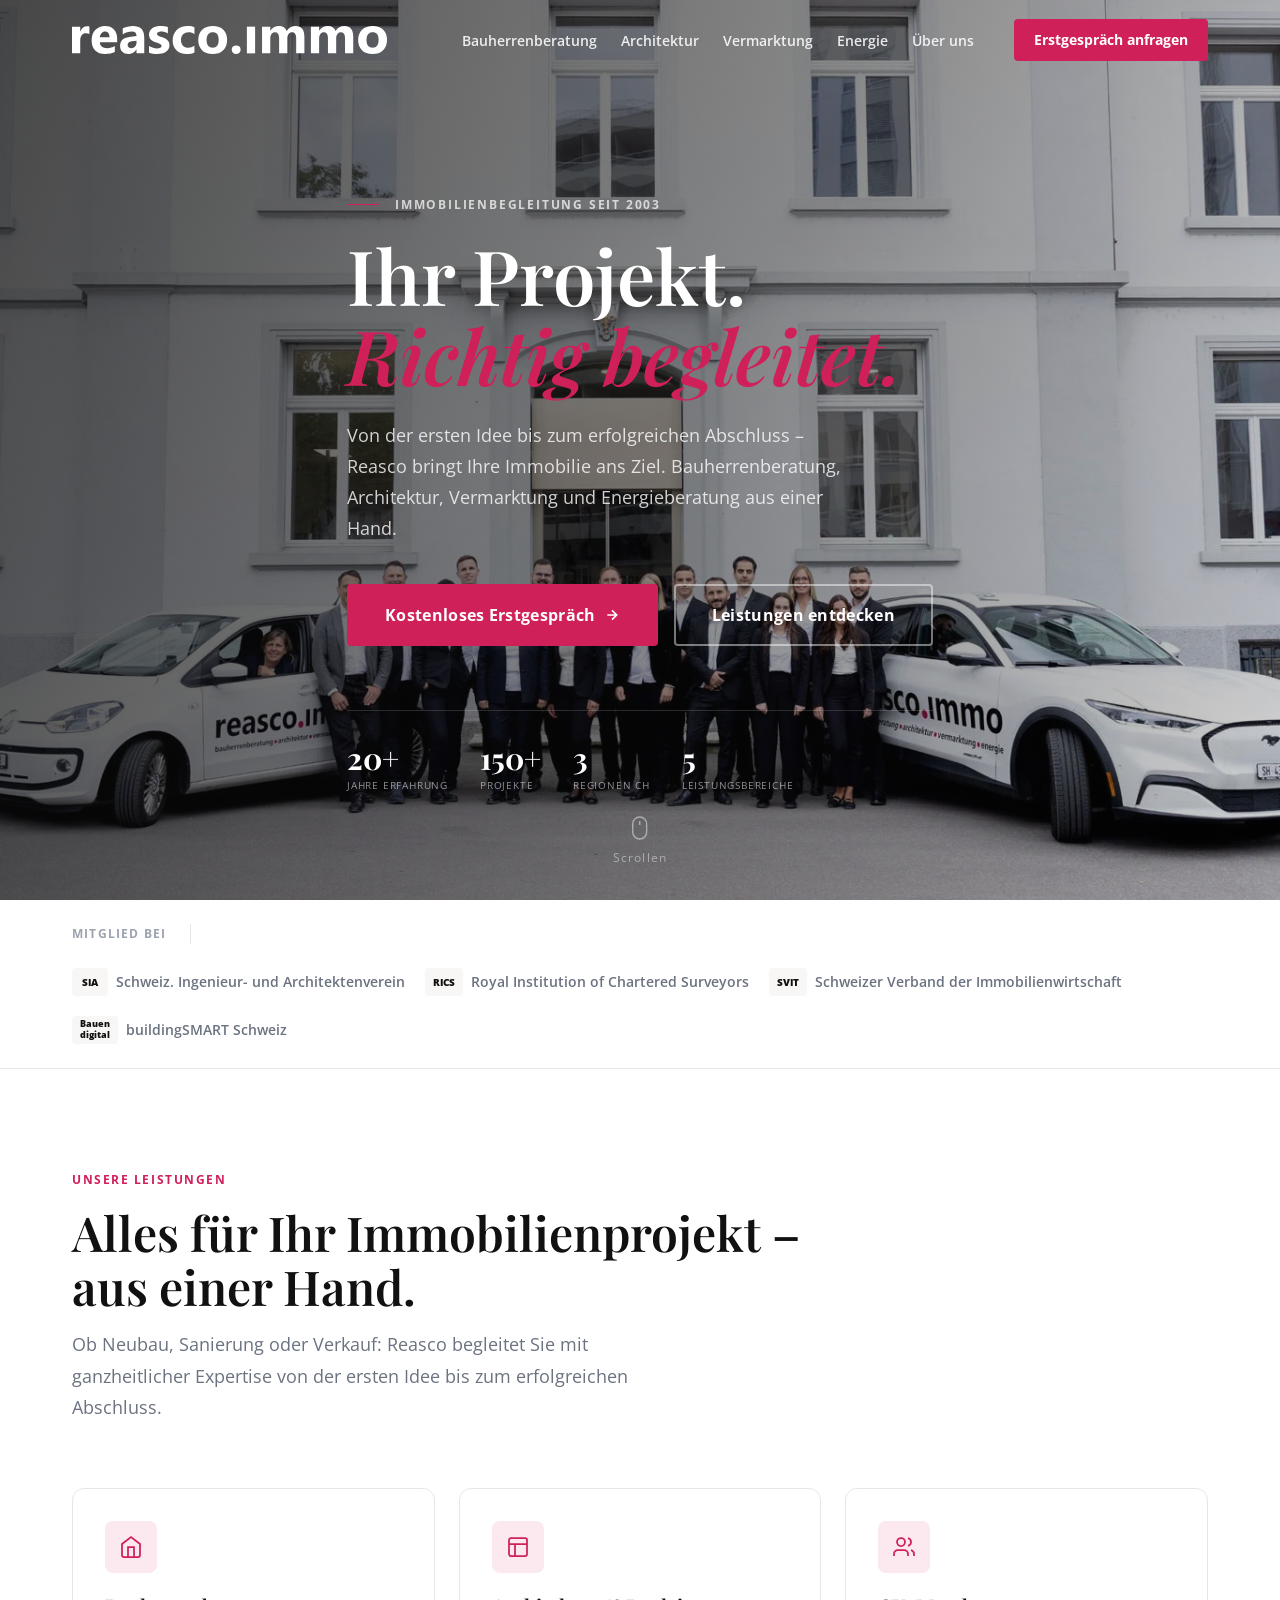
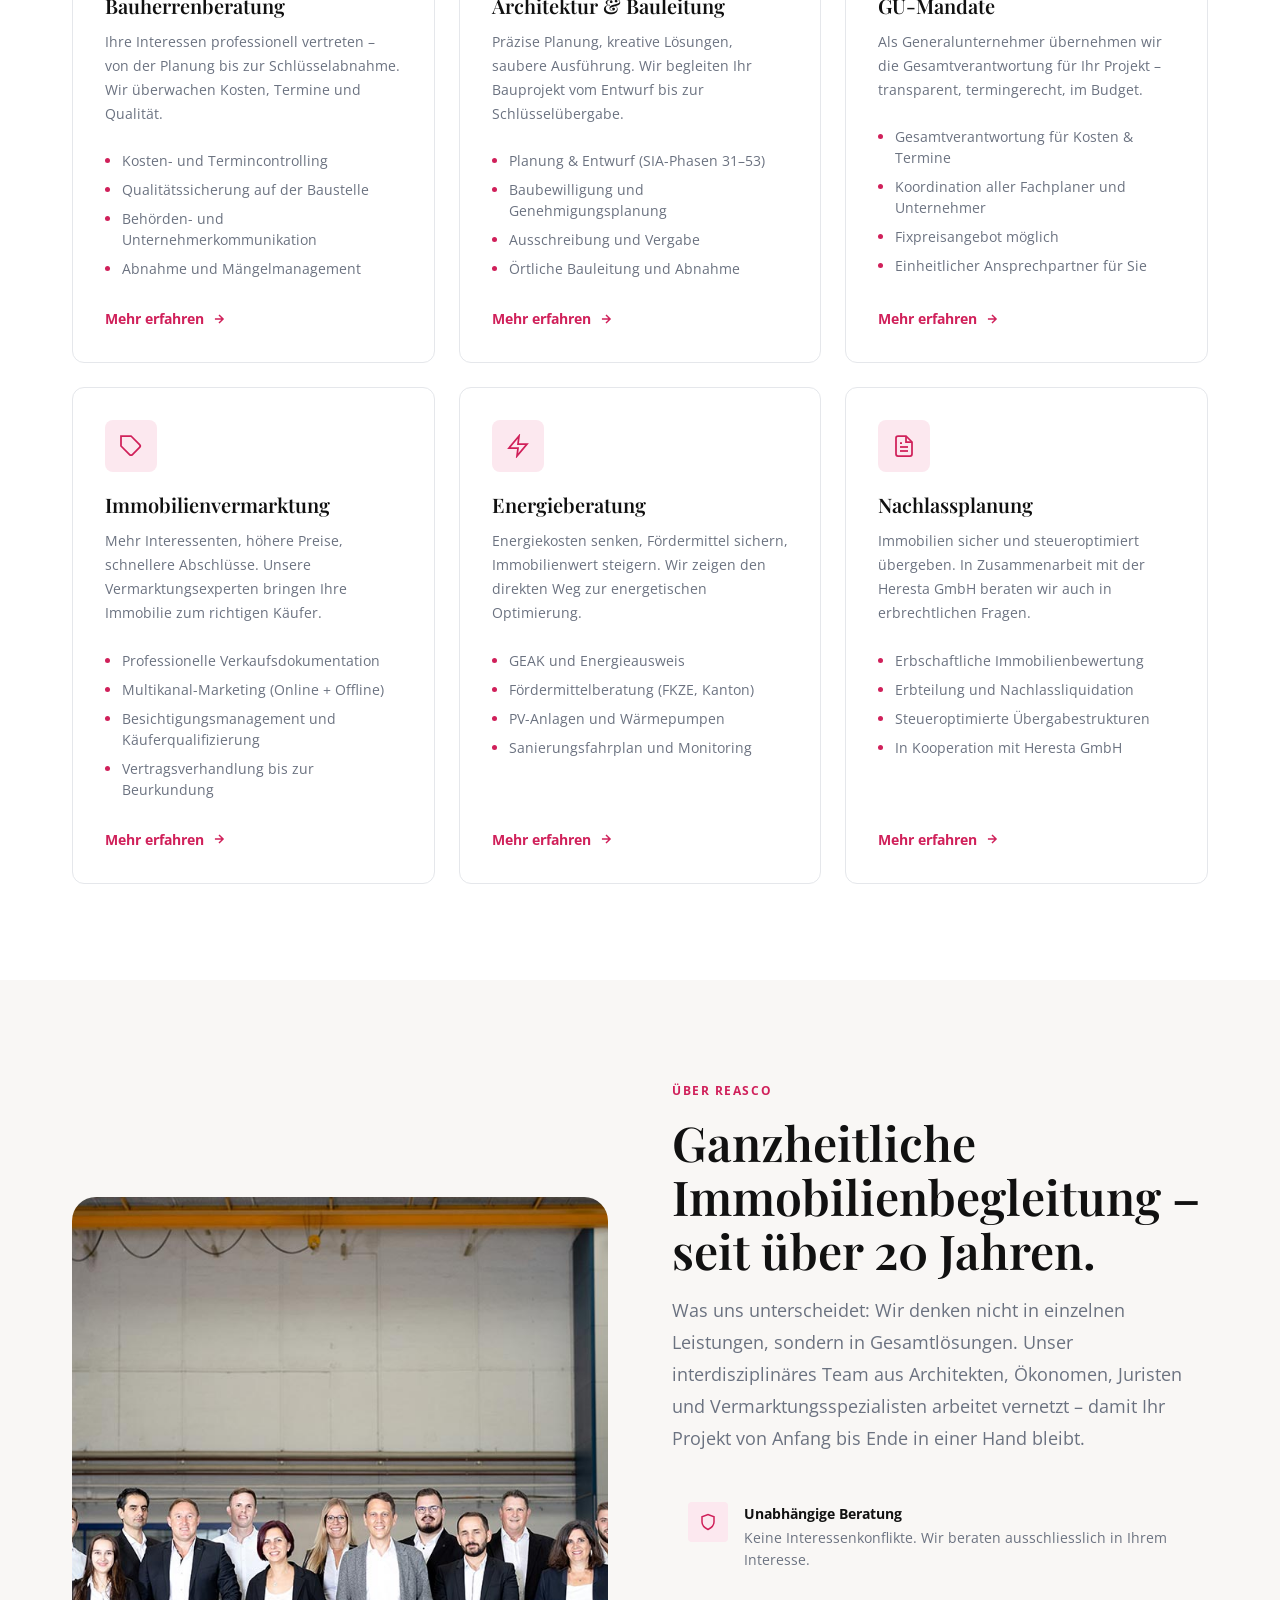
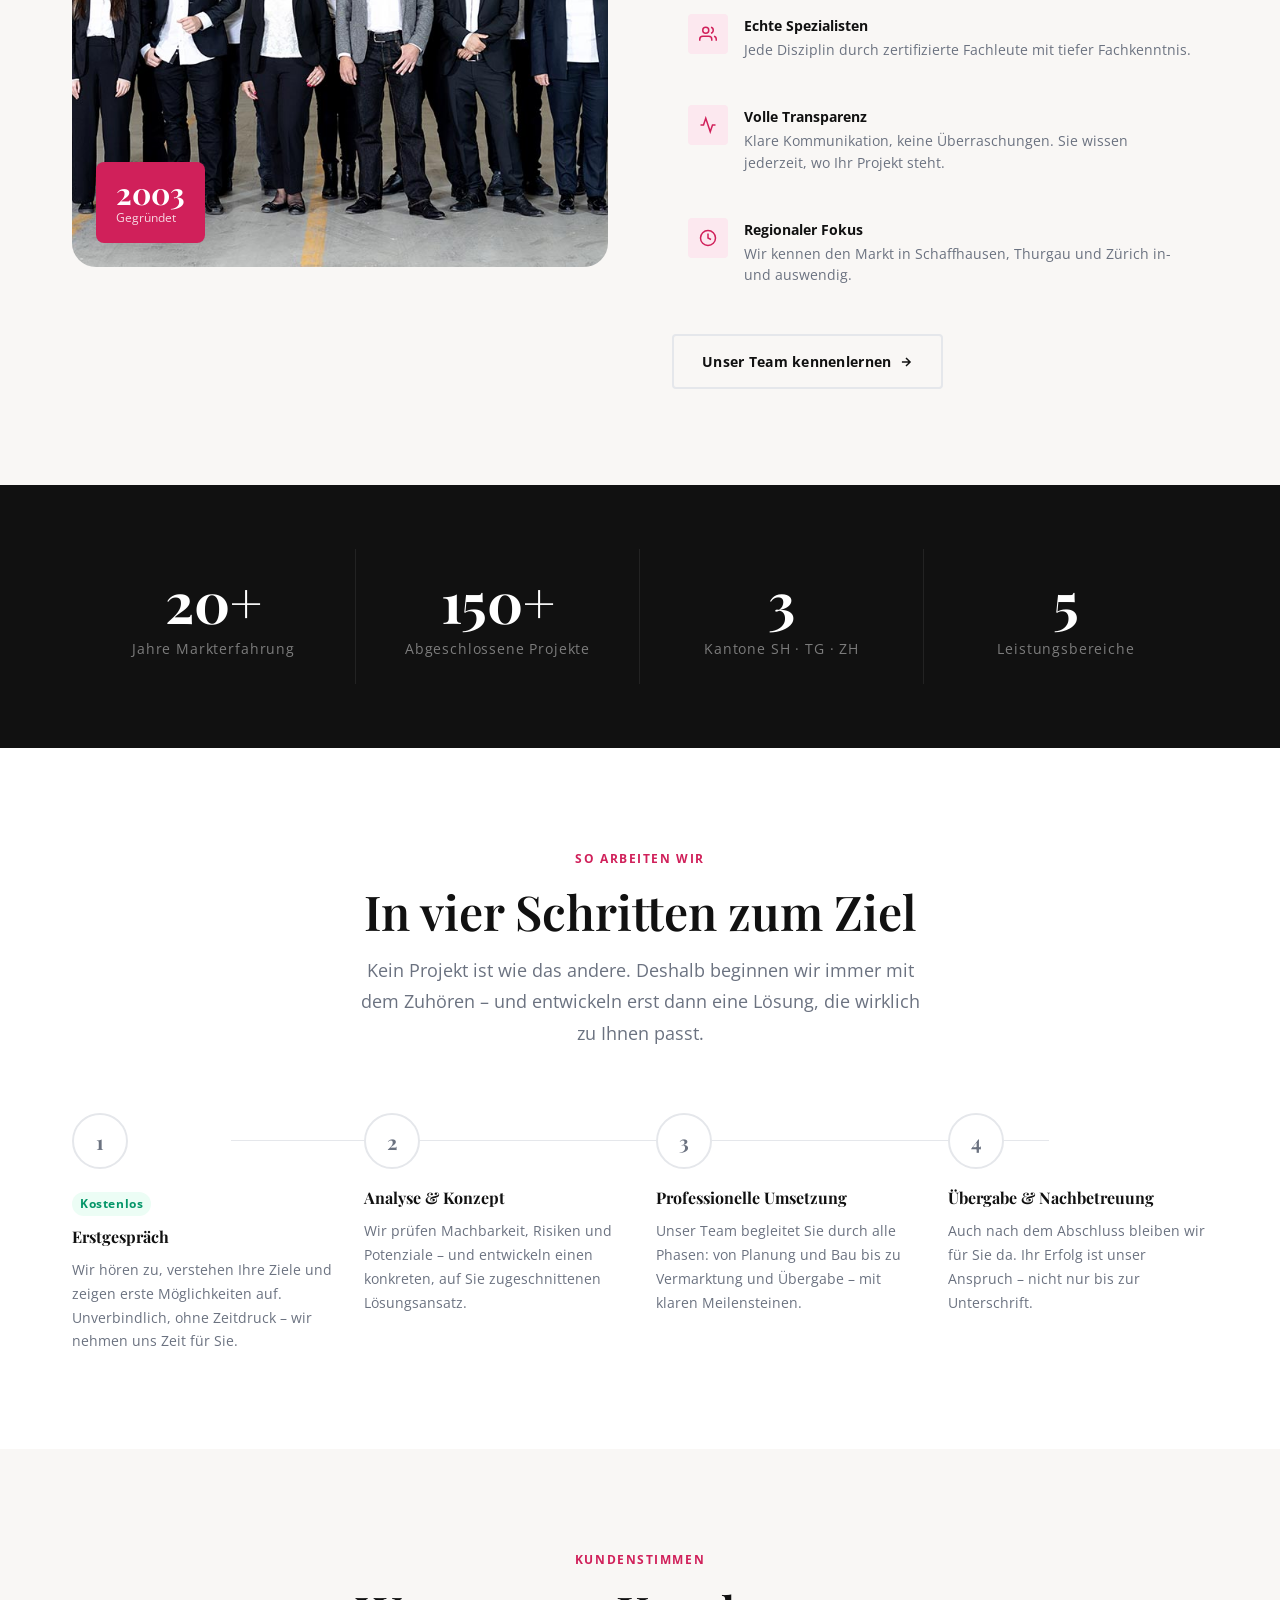
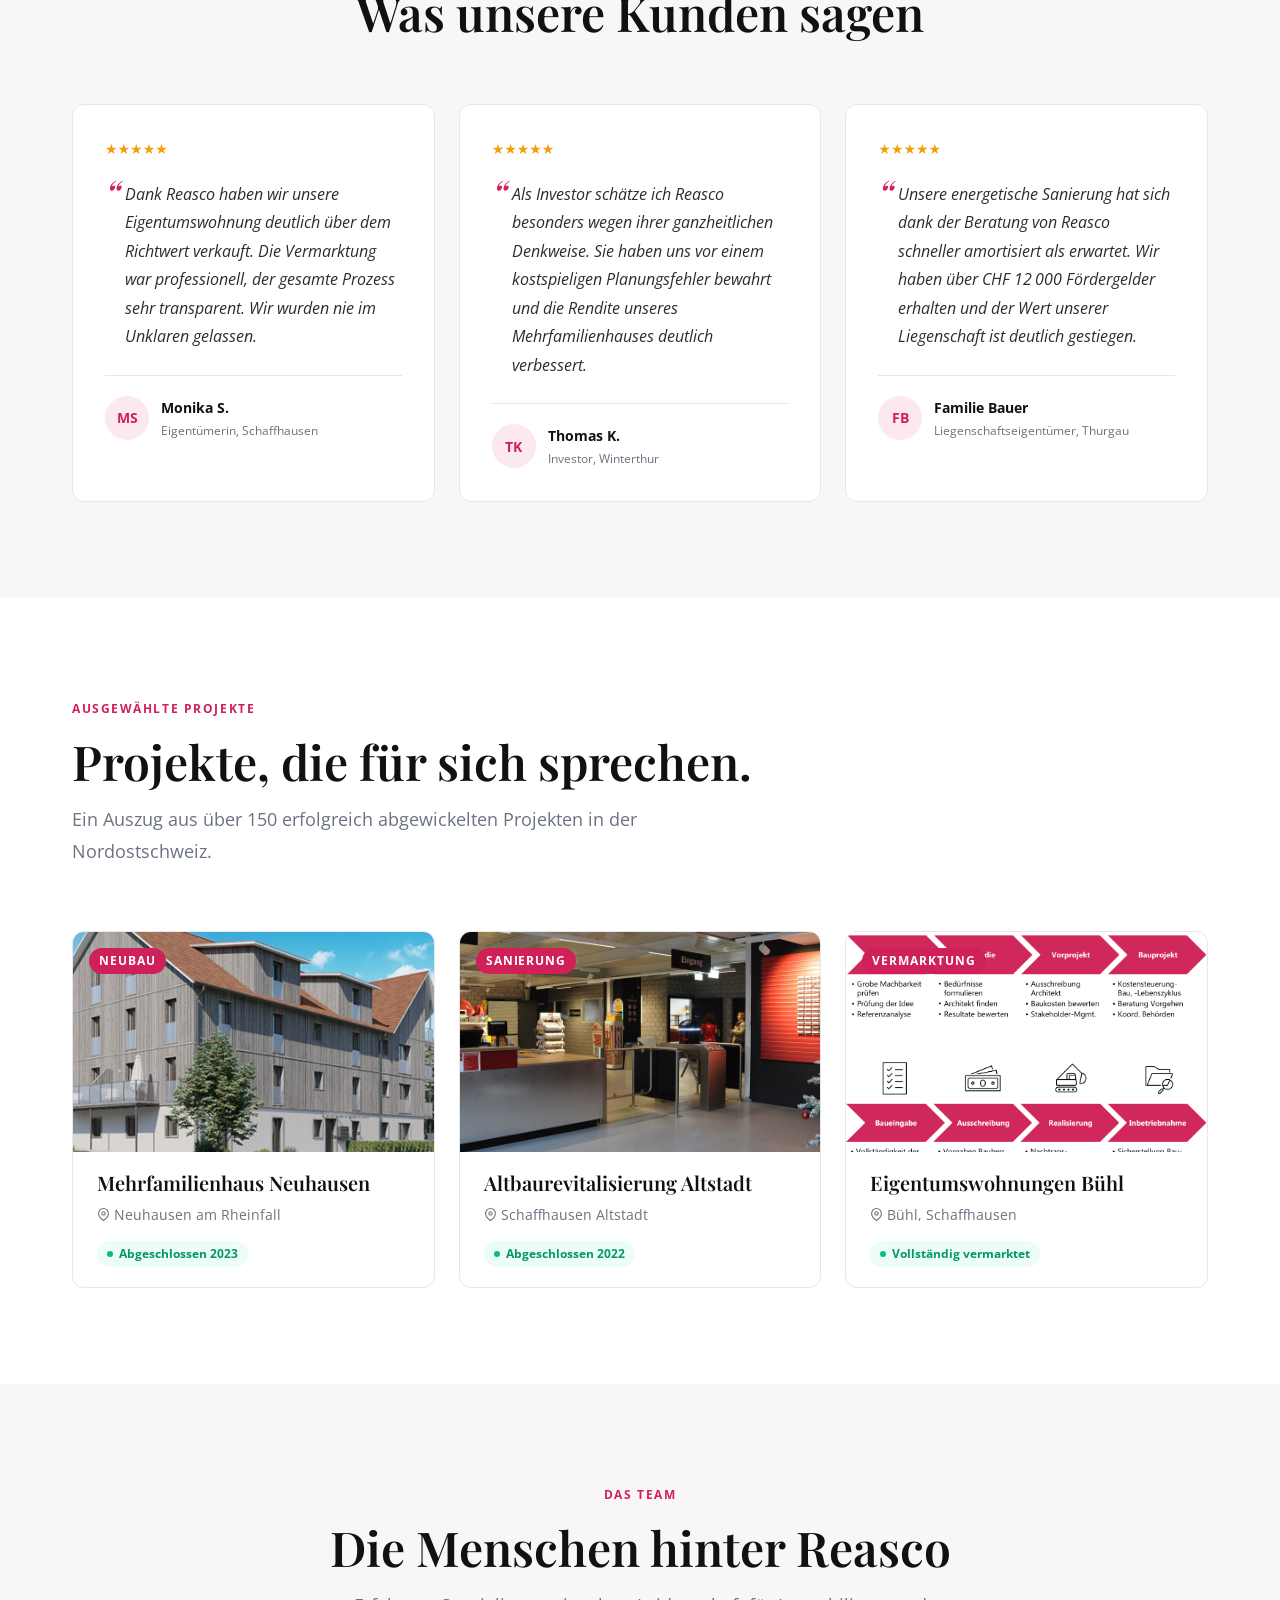
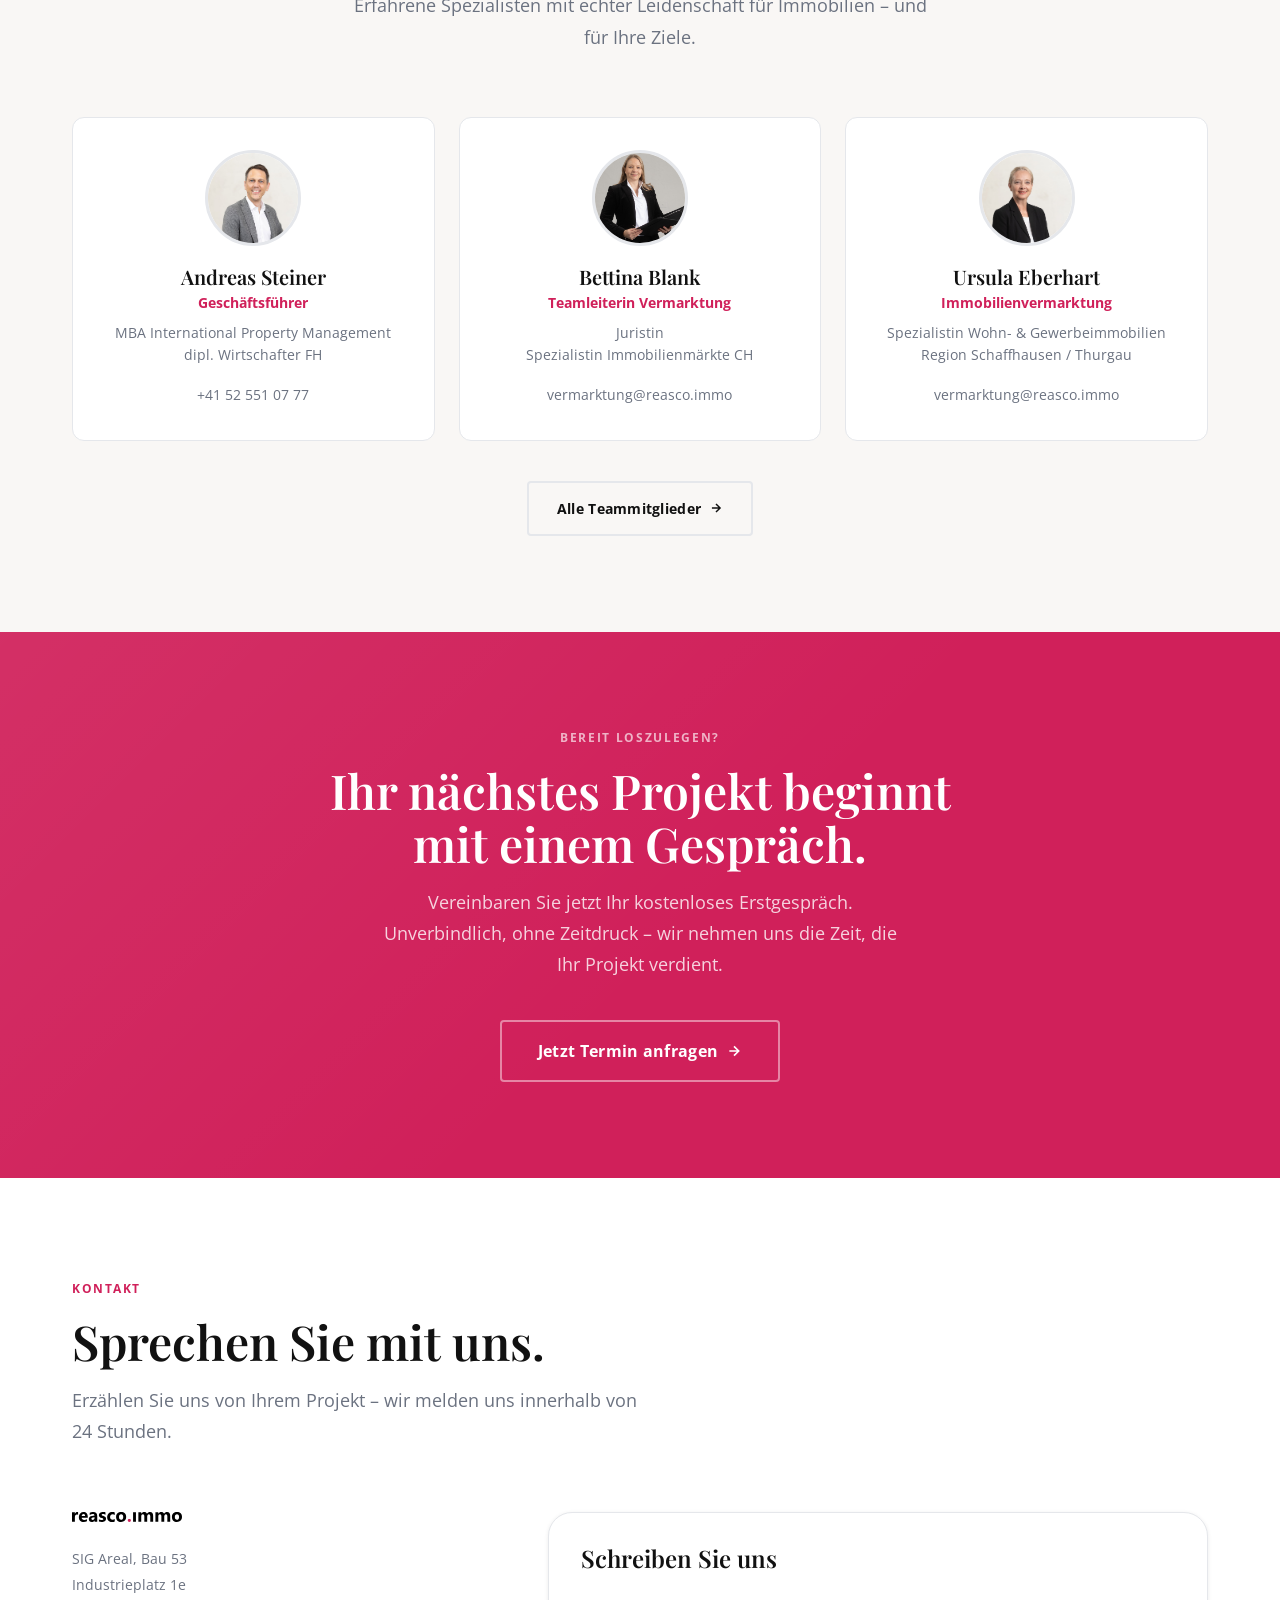
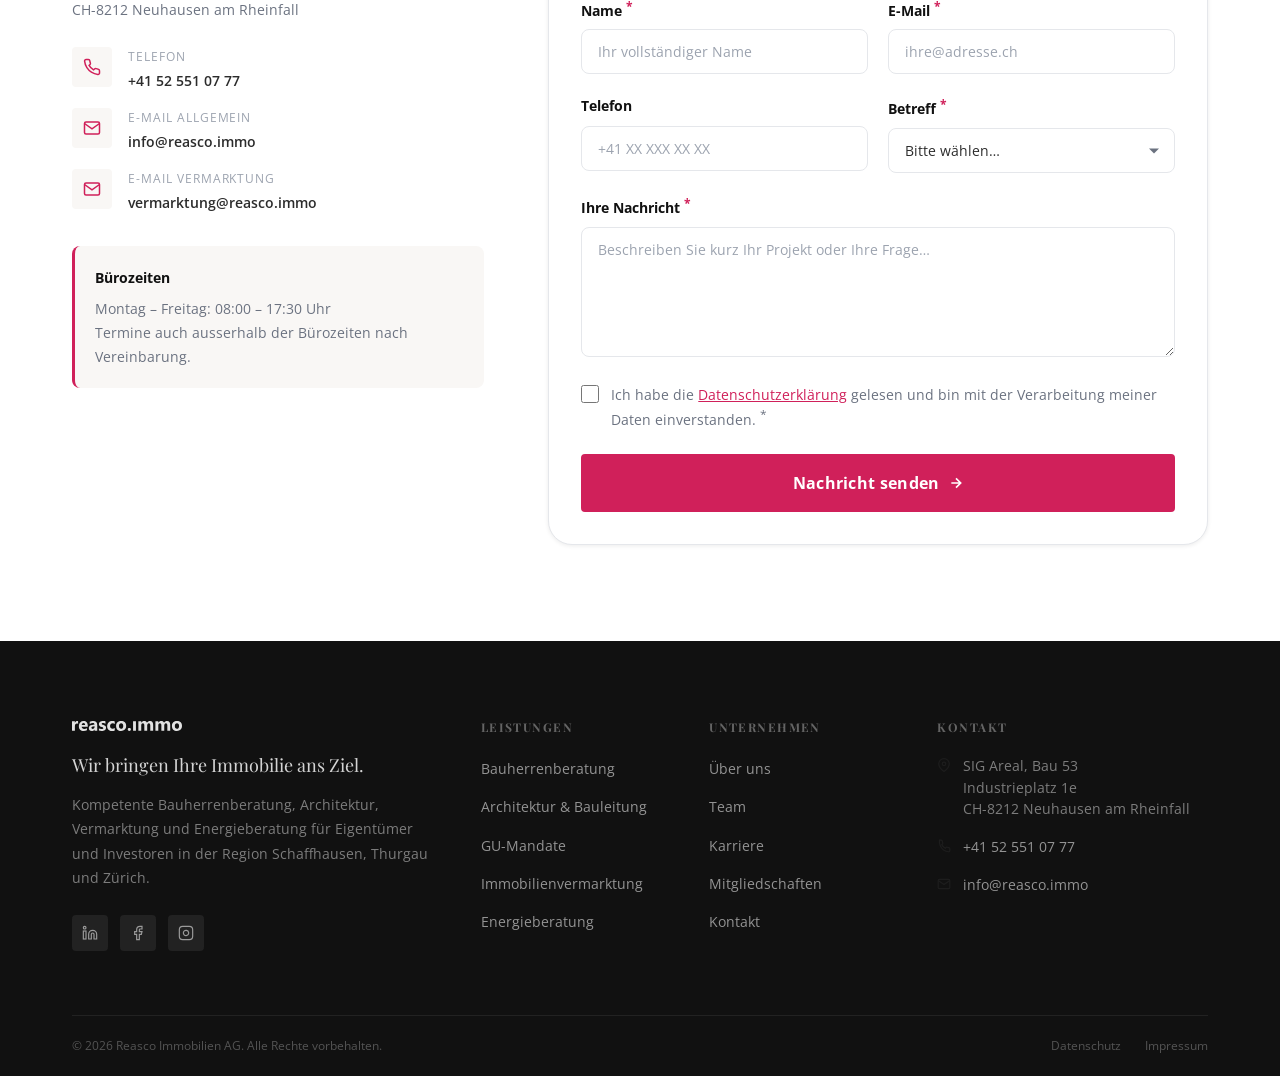
==== index.html @ f334bc17 "feat: initial website build – reasco.immo static site Complete production-ready static website for R" ====
<!DOCTYPE html>
<html lang="de">
<head>
  <meta charset="UTF-8">
  <meta name="viewport" content="width=device-width, initial-scale=1.0">
  <title>Reasco Immobilien AG – Bauherrenberatung, Architektur &amp; Vermarktung in der Nordostschweiz</title>
  <meta name="description" content="Reasco begleitet Eigentümer und Investoren in der Region Schaffhausen, Thurgau und Zürich – von der Bauherrenberatung über Architektur bis zur Immobilienvermarktung. Seit 2003.">
  <meta name="robots" content="index, follow">
  <link rel="canonical" href="https://reasco.immo/">

  <!-- Open Graph -->
  <meta property="og:type"        content="website">
  <meta property="og:url"         content="https://reasco.immo/">
  <meta property="og:title"       content="Reasco Immobilien AG – Ihr Partner in der Nordostschweiz">
  <meta property="og:description" content="Ganzheitliche Immobilienbegleitung: Bauherrenberatung, Architektur, Vermarktung und Energieberatung aus einer Hand.">
  <meta property="og:image"       content="assets/images/hero-home.webp">

  <!-- Schema.org -->
  <script type="application/ld+json">
  {
    "@context": "https://schema.org",
    "@type": "RealEstateAgent",
    "name": "Reasco Immobilien AG",
    "url": "https://reasco.immo",
    "logo": "https://reasco.immo/assets/images/logo.svg",
    "description": "Ganzheitliche Immobilienbegleitung in der Nordostschweiz seit 2003.",
    "address": {
      "@type": "PostalAddress",
      "streetAddress": "SIG Areal, Bau 53, Industrieplatz 1e",
      "addressLocality": "Neuhausen am Rheinfall",
      "postalCode": "8212",
      "addressCountry": "CH"
    },
    "telephone": "+41525510777",
    "email": "info@reasco.immo",
    "areaServed": ["Schaffhausen", "Thurgau", "Zürich"],
    "foundingDate": "2003"
  }
  </script>

  <link rel="preconnect" href="https://fonts.googleapis.com">
  <link rel="preconnect" href="https://fonts.gstatic.com" crossorigin>
  <link rel="stylesheet" href="assets/css/style.css">
  <link rel="icon" href="assets/images/logo.svg" type="image/svg+xml">
</head>
<body>

<!-- ═══════════════════════════════════════════════════
     NAVIGATION
═══════════════════════════════════════════════════ -->
<header class="site-header" role="banner">
  <nav class="nav container" aria-label="Hauptnavigation">
    <a href="./" class="nav__logo" aria-label="Reasco – Startseite">
      <img src="assets/images/logo.svg" alt="Reasco Immobilien AG" width="140" height="26">
    </a>
    <ul class="nav__links" role="list">
      <li><a href="bauherrenberatung/" class="nav__link">Bauherrenberatung</a></li>
      <li><a href="architektur-bauleitung/" class="nav__link">Architektur</a></li>
      <li><a href="immobilienvermarktung/" class="nav__link">Vermarktung</a></li>
      <li><a href="energieberatung/" class="nav__link">Energie</a></li>
      <li><a href="ueber-uns/" class="nav__link">Über uns</a></li>
    </ul>
    <a href="#kontakt" class="nav__cta">Erstgespräch anfragen</a>
    <button class="nav__hamburger" aria-label="Menü öffnen" aria-expanded="false" aria-controls="mobile-drawer">
      <span></span><span></span><span></span>
    </button>
  </nav>
</header>

<!-- Mobile Drawer -->
<div class="mobile-drawer" id="mobile-drawer" role="dialog" aria-modal="true" aria-label="Navigation">
  <div class="mobile-drawer__overlay"></div>
  <div class="mobile-drawer__panel">
    <div class="mobile-drawer__header">
      <img src="assets/images/logo.svg" alt="Reasco" height="22">
      <button class="mobile-drawer__close" aria-label="Menü schließen">
        <svg width="20" height="20" viewBox="0 0 24 24" fill="none" stroke="currentColor" stroke-width="2"><path d="M18 6L6 18M6 6l12 12"/></svg>
      </button>
    </div>
    <ul class="mobile-drawer__links">
      <li><a href="./" class="mobile-drawer__link is-active">Startseite</a></li>
      <li><a href="bauherrenberatung/" class="mobile-drawer__link">Bauherrenberatung</a></li>
      <li><a href="architektur-bauleitung/" class="mobile-drawer__link">Architektur &amp; Bauleitung</a></li>
      <li><a href="generalunternehmer-mandate/" class="mobile-drawer__link">GU-Mandate</a></li>
      <li><a href="immobilienvermarktung/" class="mobile-drawer__link">Immobilienvermarktung</a></li>
      <li><a href="energieberatung/" class="mobile-drawer__link">Energieberatung</a></li>
      <li><a href="ueber-uns/" class="mobile-drawer__link">Über uns</a></li>
      <li><a href="kontakt/" class="mobile-drawer__link">Kontakt</a></li>
    </ul>
    <div class="mobile-drawer__footer">
      <p>Sprechen Sie mit uns:</p>
      <a href="tel:+41525510777">+41 52 551 07 77</a>
    </div>
  </div>
</div>

<main id="main">

<!-- ═══════════════════════════════════════════════════
     HERO
═══════════════════════════════════════════════════ -->
<section class="hero" aria-label="Willkommen bei Reasco">
  <div class="hero__bg" aria-hidden="true">
    <img src="assets/images/hero-home.webp"
         alt="Immobilien in Neuhausen am Rheinfall"
         fetchpriority="high" decoding="async"
         width="1920" height="1080">
  </div>
  <div class="hero__overlay" aria-hidden="true"></div>

  <div class="container">
    <div class="hero__content">
      <p class="hero__eyebrow">Immobilienbegleitung seit 2003</p>
      <h1 class="hero__h1">
        Ihr Projekt.<br>
        <em>Richtig begleitet.</em>
      </h1>
      <p class="hero__desc">
        Von der ersten Idee bis zum erfolgreichen Abschluss – Reasco bringt Ihre Immobilie ans Ziel.
        Bauherrenberatung, Architektur, Vermarktung und Energieberatung aus einer Hand.
      </p>
      <div class="hero__ctas btn-group">
        <a href="#kontakt" class="btn btn--primary btn--lg">
          Kostenloses Erstgespräch
          <svg width="16" height="16" viewBox="0 0 24 24" fill="none" stroke="currentColor" stroke-width="2.5"><path d="M5 12h14M12 5l7 7-7 7"/></svg>
        </a>
        <a href="#leistungen" class="btn btn--outline-white btn--lg">Leistungen entdecken</a>
      </div>
      <div class="hero__stats" role="list" aria-label="Kennzahlen">
        <div role="listitem">
          <div class="hero-stat__num">20+</div>
          <div class="hero-stat__label">Jahre Erfahrung</div>
        </div>
        <div role="listitem">
          <div class="hero-stat__num">150+</div>
          <div class="hero-stat__label">Projekte</div>
        </div>
        <div role="listitem">
          <div class="hero-stat__num">3</div>
          <div class="hero-stat__label">Regionen CH</div>
        </div>
        <div role="listitem">
          <div class="hero-stat__num">5</div>
          <div class="hero-stat__label">Leistungsbereiche</div>
        </div>
      </div>
    </div>
  </div>

  <div class="hero__scroll" aria-hidden="true">
    <svg width="16" height="24" viewBox="0 0 16 24" fill="none" stroke="currentColor" stroke-width="1.5"><rect x="1" y="1" width="14" height="22" rx="7"/><path d="M8 5v4"/></svg>
    <span>Scrollen</span>
  </div>
</section>

<!-- ═══════════════════════════════════════════════════
     TRUST STRIP
═══════════════════════════════════════════════════ -->
<div class="trust-strip" aria-label="Mitgliedschaften und Zertifizierungen">
  <div class="container">
    <div class="trust-strip__inner">
      <span class="trust-strip__label">Mitglied bei</span>
      <div class="trust-strip__sep" aria-hidden="true"></div>
      <div class="trust-strip__badges">
        <span class="trust-badge">
          <span class="trust-badge__icon" aria-hidden="true">SIA</span>
          Schweiz. Ingenieur- und Architektenverein
        </span>
        <span class="trust-badge">
          <span class="trust-badge__icon" aria-hidden="true">RICS</span>
          Royal Institution of Chartered Surveyors
        </span>
        <span class="trust-badge">
          <span class="trust-badge__icon" aria-hidden="true">SVIT</span>
          Schweizer Verband der Immobilienwirtschaft
        </span>
        <span class="trust-badge">
          <span class="trust-badge__icon" style="font-size:9px;line-height:1.2;text-align:center;" aria-hidden="true">Bauen<br>digital</span>
          buildingSMART Schweiz
        </span>
      </div>
    </div>
  </div>
</div>

<!-- ═══════════════════════════════════════════════════
     SERVICES
═══════════════════════════════════════════════════ -->
<section class="section" id="leistungen" aria-labelledby="leistungen-heading">
  <div class="container">
    <div class="section-header">
      <span class="label">Unsere Leistungen</span>
      <h2 class="section-heading reveal" id="leistungen-heading">
        Alles für Ihr Immobilienprojekt –<br>aus einer Hand.
      </h2>
      <p class="section-sub reveal reveal-delay-1">
        Ob Neubau, Sanierung oder Verkauf: Reasco begleitet Sie mit ganzheitlicher Expertise
        von der ersten Idee bis zum erfolgreichen Abschluss.
      </p>
    </div>

    <div class="services-grid">
      <!-- Bauherrenberatung -->
      <article class="service-card reveal">
        <div class="service-card__icon" aria-hidden="true">
          <svg width="24" height="24" viewBox="0 0 24 24" fill="none" stroke="currentColor" stroke-width="1.75"><path d="M3 9l9-7 9 7v11a2 2 0 01-2 2H5a2 2 0 01-2-2z"/><polyline points="9 22 9 12 15 12 15 22"/></svg>
        </div>
        <h3 class="service-card__title">Bauherrenberatung</h3>
        <p class="service-card__desc">Ihre Interessen professionell vertreten – von der Planung bis zur Schlüsselabnahme. Wir überwachen Kosten, Termine und Qualität.</p>
        <ul class="service-card__bullets">
          <li class="service-card__bullet">Kosten- und Termincontrolling</li>
          <li class="service-card__bullet">Qualitätssicherung auf der Baustelle</li>
          <li class="service-card__bullet">Behörden- und Unternehmerkommunikation</li>
          <li class="service-card__bullet">Abnahme und Mängelmanagement</li>
        </ul>
        <a href="bauherrenberatung/" class="link-arrow">
          Mehr erfahren
          <svg width="14" height="14" viewBox="0 0 24 24" fill="none" stroke="currentColor" stroke-width="2.5"><path d="M5 12h14M12 5l7 7-7 7"/></svg>
        </a>
      </article>

      <!-- Architektur -->
      <article class="service-card reveal reveal-delay-1">
        <div class="service-card__icon" aria-hidden="true">
          <svg width="24" height="24" viewBox="0 0 24 24" fill="none" stroke="currentColor" stroke-width="1.75"><rect x="3" y="3" width="18" height="18" rx="2"/><path d="M3 9h18M9 21V9"/></svg>
        </div>
        <h3 class="service-card__title">Architektur &amp; Bauleitung</h3>
        <p class="service-card__desc">Präzise Planung, kreative Lösungen, saubere Ausführung. Wir begleiten Ihr Bauprojekt vom Entwurf bis zur Schlüsselübergabe.</p>
        <ul class="service-card__bullets">
          <li class="service-card__bullet">Planung &amp; Entwurf (SIA-Phasen 31–53)</li>
          <li class="service-card__bullet">Baubewilligung und Genehmigungsplanung</li>
          <li class="service-card__bullet">Ausschreibung und Vergabe</li>
          <li class="service-card__bullet">Örtliche Bauleitung und Abnahme</li>
        </ul>
        <a href="architektur-bauleitung/" class="link-arrow">
          Mehr erfahren
          <svg width="14" height="14" viewBox="0 0 24 24" fill="none" stroke="currentColor" stroke-width="2.5"><path d="M5 12h14M12 5l7 7-7 7"/></svg>
        </a>
      </article>

      <!-- GU-Mandate -->
      <article class="service-card reveal reveal-delay-2">
        <div class="service-card__icon" aria-hidden="true">
          <svg width="24" height="24" viewBox="0 0 24 24" fill="none" stroke="currentColor" stroke-width="1.75"><path d="M16 21v-2a4 4 0 00-4-4H6a4 4 0 00-4 4v2"/><circle cx="9" cy="7" r="4"/><path d="M22 21v-2a4 4 0 00-3-3.87M16 3.13a4 4 0 010 7.75"/></svg>
        </div>
        <h3 class="service-card__title">GU-Mandate</h3>
        <p class="service-card__desc">Als Generalunternehmer übernehmen wir die Gesamtverantwortung für Ihr Projekt – transparent, termingerecht, im Budget.</p>
        <ul class="service-card__bullets">
          <li class="service-card__bullet">Gesamtverantwortung für Kosten &amp; Termine</li>
          <li class="service-card__bullet">Koordination aller Fachplaner und Unternehmer</li>
          <li class="service-card__bullet">Fixpreisangebot möglich</li>
          <li class="service-card__bullet">Einheitlicher Ansprechpartner für Sie</li>
        </ul>
        <a href="generalunternehmer-mandate/" class="link-arrow">
          Mehr erfahren
          <svg width="14" height="14" viewBox="0 0 24 24" fill="none" stroke="currentColor" stroke-width="2.5"><path d="M5 12h14M12 5l7 7-7 7"/></svg>
        </a>
      </article>

      <!-- Vermarktung -->
      <article class="service-card reveal">
        <div class="service-card__icon" aria-hidden="true">
          <svg width="24" height="24" viewBox="0 0 24 24" fill="none" stroke="currentColor" stroke-width="1.75"><path d="M20.59 13.41l-7.17 7.17a2 2 0 01-2.83 0L2 12V2h10l8.59 8.59a2 2 0 010 2.82z"/><line x1="7" y1="7" x2="7.01" y2="7"/></svg>
        </div>
        <h3 class="service-card__title">Immobilienvermarktung</h3>
        <p class="service-card__desc">Mehr Interessenten, höhere Preise, schnellere Abschlüsse. Unsere Vermarktungsexperten bringen Ihre Immobilie zum richtigen Käufer.</p>
        <ul class="service-card__bullets">
          <li class="service-card__bullet">Professionelle Verkaufsdokumentation</li>
          <li class="service-card__bullet">Multikanal-Marketing (Online + Offline)</li>
          <li class="service-card__bullet">Besichtigungsmanagement und Käuferqualifizierung</li>
          <li class="service-card__bullet">Vertragsverhandlung bis zur Beurkundung</li>
        </ul>
        <a href="immobilienvermarktung/" class="link-arrow">
          Mehr erfahren
          <svg width="14" height="14" viewBox="0 0 24 24" fill="none" stroke="currentColor" stroke-width="2.5"><path d="M5 12h14M12 5l7 7-7 7"/></svg>
        </a>
      </article>

      <!-- Energieberatung -->
      <article class="service-card reveal reveal-delay-1">
        <div class="service-card__icon" aria-hidden="true">
          <svg width="24" height="24" viewBox="0 0 24 24" fill="none" stroke="currentColor" stroke-width="1.75"><polygon points="13 2 3 14 12 14 11 22 21 10 12 10 13 2"/></svg>
        </div>
        <h3 class="service-card__title">Energieberatung</h3>
        <p class="service-card__desc">Energiekosten senken, Fördermittel sichern, Immobilienwert steigern. Wir zeigen den direkten Weg zur energetischen Optimierung.</p>
        <ul class="service-card__bullets">
          <li class="service-card__bullet">GEAK und Energieausweis</li>
          <li class="service-card__bullet">Fördermittelberatung (FKZE, Kanton)</li>
          <li class="service-card__bullet">PV-Anlagen und Wärmepumpen</li>
          <li class="service-card__bullet">Sanierungsfahrplan und Monitoring</li>
        </ul>
        <a href="energieberatung/" class="link-arrow">
          Mehr erfahren
          <svg width="14" height="14" viewBox="0 0 24 24" fill="none" stroke="currentColor" stroke-width="2.5"><path d="M5 12h14M12 5l7 7-7 7"/></svg>
        </a>
      </article>

      <!-- Nachlassplanung -->
      <article class="service-card reveal reveal-delay-2">
        <div class="service-card__icon" aria-hidden="true">
          <svg width="24" height="24" viewBox="0 0 24 24" fill="none" stroke="currentColor" stroke-width="1.75"><path d="M14 2H6a2 2 0 00-2 2v16a2 2 0 002 2h12a2 2 0 002-2V8z"/><polyline points="14 2 14 8 20 8"/><line x1="16" y1="13" x2="8" y2="13"/><line x1="16" y1="17" x2="8" y2="17"/><polyline points="10 9 9 9 8 9"/></svg>
        </div>
        <h3 class="service-card__title">Nachlassplanung</h3>
        <p class="service-card__desc">Immobilien sicher und steueroptimiert übergeben. In Zusammenarbeit mit der Heresta GmbH beraten wir auch in erbrechtlichen Fragen.</p>
        <ul class="service-card__bullets">
          <li class="service-card__bullet">Erbschaftliche Immobilienbewertung</li>
          <li class="service-card__bullet">Erbteilung und Nachlassliquidation</li>
          <li class="service-card__bullet">Steueroptimierte Übergabestrukturen</li>
          <li class="service-card__bullet">In Kooperation mit Heresta GmbH</li>
        </ul>
        <a href="ueber-uns/#partner" class="link-arrow">
          Mehr erfahren
          <svg width="14" height="14" viewBox="0 0 24 24" fill="none" stroke="currentColor" stroke-width="2.5"><path d="M5 12h14M12 5l7 7-7 7"/></svg>
        </a>
      </article>
    </div>
  </div>
</section>

<!-- ═══════════════════════════════════════════════════
     ABOUT STRIP
═══════════════════════════════════════════════════ -->
<section class="section section--warm" aria-labelledby="about-heading">
  <div class="container">
    <div class="about-grid">
      <div class="about__image-wrap reveal">
        <img src="assets/images/team-group.jpg"
             alt="Das Team der Reasco Immobilien AG"
             loading="lazy" width="600" height="750">
        <div class="about__badge" aria-label="Gegründet 2003">
          <div class="about__badge-num">2003</div>
          <div class="about__badge-label">Gegründet</div>
        </div>
      </div>

      <div class="about__content">
        <span class="label reveal">Über Reasco</span>
        <h2 class="section-heading reveal reveal-delay-1" id="about-heading">
          Ganzheitliche Immobilien&shy;begleitung – seit über 20 Jahren.
        </h2>
        <p class="about__text reveal reveal-delay-2">
          Was uns unterscheidet: Wir denken nicht in einzelnen Leistungen, sondern in Gesamtlösungen.
          Unser interdisziplinäres Team aus Architekten, Ökonomen, Juristen und Vermarktungsspezialisten
          arbeitet vernetzt – damit Ihr Projekt von Anfang bis Ende in einer Hand bleibt.
        </p>

        <div class="about__features reveal reveal-delay-2">
          <div class="about-feature">
            <div class="about-feature__icon" aria-hidden="true">
              <svg width="18" height="18" viewBox="0 0 24 24" fill="none" stroke="currentColor" stroke-width="2"><path d="M12 22s8-4 8-10V5l-8-3-8 3v7c0 6 8 10 8 10z"/></svg>
            </div>
            <div>
              <div class="about-feature__title">Unabhängige Beratung</div>
              <div class="about-feature__text">Keine Interessenkonflikte. Wir beraten ausschliesslich in Ihrem Interesse.</div>
            </div>
          </div>
          <div class="about-feature">
            <div class="about-feature__icon" aria-hidden="true">
              <svg width="18" height="18" viewBox="0 0 24 24" fill="none" stroke="currentColor" stroke-width="2"><path d="M17 21v-2a4 4 0 00-4-4H5a4 4 0 00-4 4v2"/><circle cx="9" cy="7" r="4"/><path d="M23 21v-2a4 4 0 00-3-3.87M16 3.13a4 4 0 010 7.75"/></svg>
            </div>
            <div>
              <div class="about-feature__title">Echte Spezialisten</div>
              <div class="about-feature__text">Jede Disziplin durch zertifizierte Fachleute mit tiefer Fachkenntnis.</div>
            </div>
          </div>
          <div class="about-feature">
            <div class="about-feature__icon" aria-hidden="true">
              <svg width="18" height="18" viewBox="0 0 24 24" fill="none" stroke="currentColor" stroke-width="2"><polyline points="22 12 18 12 15 21 9 3 6 12 2 12"/></svg>
            </div>
            <div>
              <div class="about-feature__title">Volle Transparenz</div>
              <div class="about-feature__text">Klare Kommunikation, keine Überraschungen. Sie wissen jederzeit, wo Ihr Projekt steht.</div>
            </div>
          </div>
          <div class="about-feature">
            <div class="about-feature__icon" aria-hidden="true">
              <svg width="18" height="18" viewBox="0 0 24 24" fill="none" stroke="currentColor" stroke-width="2"><circle cx="12" cy="12" r="10"/><polyline points="12 6 12 12 16 14"/></svg>
            </div>
            <div>
              <div class="about-feature__title">Regionaler Fokus</div>
              <div class="about-feature__text">Wir kennen den Markt in Schaffhausen, Thurgau und Zürich in- und auswendig.</div>
            </div>
          </div>
        </div>

        <a href="ueber-uns/" class="btn btn--outline reveal reveal-delay-3">
          Unser Team kennenlernen
          <svg width="14" height="14" viewBox="0 0 24 24" fill="none" stroke="currentColor" stroke-width="2.5"><path d="M5 12h14M12 5l7 7-7 7"/></svg>
        </a>
      </div>
    </div>
  </div>
</section>

<!-- ═══════════════════════════════════════════════════
     STATS BAR
═══════════════════════════════════════════════════ -->
<div class="stats-bar" aria-label="Kennzahlen" role="region">
  <div class="container">
    <div class="stats-grid">
      <div class="stat-item reveal">
        <div class="stat__num"><span data-count="20" data-suffix="+">20+</span></div>
        <div class="stat__label">Jahre Markterfahrung</div>
      </div>
      <div class="stat-item reveal reveal-delay-1">
        <div class="stat__num"><span data-count="150" data-suffix="+">150+</span></div>
        <div class="stat__label">Abgeschlossene Projekte</div>
      </div>
      <div class="stat-item reveal reveal-delay-2">
        <div class="stat__num"><span data-count="3">3</span></div>
        <div class="stat__label">Kantone SH · TG · ZH</div>
      </div>
      <div class="stat-item reveal reveal-delay-3">
        <div class="stat__num"><span data-count="5">5</span></div>
        <div class="stat__label">Leistungsbereiche</div>
      </div>
    </div>
  </div>
</div>

<!-- ═══════════════════════════════════════════════════
     PROCESS
═══════════════════════════════════════════════════ -->
<section class="section" aria-labelledby="process-heading">
  <div class="container">
    <div class="section-header section-header--center">
      <span class="label">So arbeiten wir</span>
      <h2 class="section-heading reveal" id="process-heading">In vier Schritten zum Ziel</h2>
      <p class="section-sub reveal reveal-delay-1">
        Kein Projekt ist wie das andere. Deshalb beginnen wir immer mit dem Zuhören –
        und entwickeln erst dann eine Lösung, die wirklich zu Ihnen passt.
      </p>
    </div>
    <div class="process-grid">
      <div class="process-step reveal">
        <div class="process-step__bubble" aria-hidden="true">1</div>
        <div class="process-step__badge">Kostenlos</div>
        <h3 class="process-step__title">Erstgespräch</h3>
        <p class="process-step__text">Wir hören zu, verstehen Ihre Ziele und zeigen erste Möglichkeiten auf. Unverbindlich, ohne Zeitdruck – wir nehmen uns Zeit für Sie.</p>
      </div>
      <div class="process-step reveal reveal-delay-1">
        <div class="process-step__bubble" aria-hidden="true">2</div>
        <h3 class="process-step__title">Analyse &amp; Konzept</h3>
        <p class="process-step__text">Wir prüfen Machbarkeit, Risiken und Potenziale – und entwickeln einen konkreten, auf Sie zugeschnittenen Lösungsansatz.</p>
      </div>
      <div class="process-step reveal reveal-delay-2">
        <div class="process-step__bubble" aria-hidden="true">3</div>
        <h3 class="process-step__title">Professionelle Umsetzung</h3>
        <p class="process-step__text">Unser Team begleitet Sie durch alle Phasen: von Planung und Bau bis zu Vermarktung und Übergabe – mit klaren Meilensteinen.</p>
      </div>
      <div class="process-step reveal reveal-delay-3">
        <div class="process-step__bubble" aria-hidden="true">4</div>
        <h3 class="process-step__title">Übergabe &amp; Nachbetreuung</h3>
        <p class="process-step__text">Auch nach dem Abschluss bleiben wir für Sie da. Ihr Erfolg ist unser Anspruch – nicht nur bis zur Unterschrift.</p>
      </div>
    </div>
  </div>
</section>

<!-- ═══════════════════════════════════════════════════
     TESTIMONIALS
═══════════════════════════════════════════════════ -->
<section class="section section--warm" aria-labelledby="testimonials-heading">
  <div class="container">
    <div class="section-header section-header--center">
      <span class="label">Kundenstimmen</span>
      <h2 class="section-heading reveal" id="testimonials-heading">Was unsere Kunden sagen</h2>
    </div>
    <div class="testimonials-grid">
      <blockquote class="testimonial reveal">
        <div class="testimonial__stars" aria-label="5 von 5 Sternen">★★★★★</div>
        <p class="testimonial__text">
          Dank Reasco haben wir unsere Eigentumswohnung deutlich über dem Richtwert verkauft.
          Die Vermarktung war professionell, der gesamte Prozess sehr transparent. Wir wurden
          nie im Unklaren gelassen.
        </p>
        <footer class="testimonial__author">
          <div class="testimonial__avatar" aria-hidden="true">MS</div>
          <div>
            <div class="testimonial__name">Monika S.</div>
            <div class="testimonial__role">Eigentümerin, Schaffhausen</div>
          </div>
        </footer>
      </blockquote>

      <blockquote class="testimonial reveal reveal-delay-1">
        <div class="testimonial__stars" aria-label="5 von 5 Sternen">★★★★★</div>
        <p class="testimonial__text">
          Als Investor schätze ich Reasco besonders wegen ihrer ganzheitlichen Denkweise.
          Sie haben uns vor einem kostspieligen Planungsfehler bewahrt und die Rendite
          unseres Mehrfamilienhauses deutlich verbessert.
        </p>
        <footer class="testimonial__author">
          <div class="testimonial__avatar" aria-hidden="true">TK</div>
          <div>
            <div class="testimonial__name">Thomas K.</div>
            <div class="testimonial__role">Investor, Winterthur</div>
          </div>
        </footer>
      </blockquote>

      <blockquote class="testimonial reveal reveal-delay-2">
        <div class="testimonial__stars" aria-label="5 von 5 Sternen">★★★★★</div>
        <p class="testimonial__text">
          Unsere energetische Sanierung hat sich dank der Beratung von Reasco schneller
          amortisiert als erwartet. Wir haben über CHF 12&thinsp;000 Fördergelder erhalten
          und der Wert unserer Liegenschaft ist deutlich gestiegen.
        </p>
        <footer class="testimonial__author">
          <div class="testimonial__avatar" aria-hidden="true">FB</div>
          <div>
            <div class="testimonial__name">Familie Bauer</div>
            <div class="testimonial__role">Liegenschaftseigentümer, Thurgau</div>
          </div>
        </footer>
      </blockquote>
    </div>
  </div>
</section>

<!-- ═══════════════════════════════════════════════════
     REFERENCES
═══════════════════════════════════════════════════ -->
<section class="section" aria-labelledby="references-heading">
  <div class="container">
    <div class="section-header">
      <span class="label">Ausgewählte Projekte</span>
      <h2 class="section-heading reveal" id="references-heading">Projekte, die für sich sprechen.</h2>
      <p class="section-sub reveal reveal-delay-1">
        Ein Auszug aus über 150 erfolgreich abgewickelten Projekten in der Nordostschweiz.
      </p>
    </div>
    <div class="references-grid">
      <article class="ref-card reveal">
        <div class="ref-card__img">
          <img src="assets/images/ref-projekt-1.jpg" alt="Mehrfamilienhaus Neuhausen am Rheinfall" loading="lazy" width="600" height="400">
          <span class="ref-card__badge">Neubau</span>
        </div>
        <div class="ref-card__body">
          <h3 class="ref-card__title">Mehrfamilienhaus Neuhausen</h3>
          <p class="ref-card__location">
            <svg width="13" height="13" viewBox="0 0 24 24" fill="none" stroke="currentColor" stroke-width="2" aria-hidden="true"><path d="M21 10c0 7-9 13-9 13S3 17 3 10a9 9 0 0118 0z"/><circle cx="12" cy="10" r="3"/></svg>
            Neuhausen am Rheinfall
          </p>
          <span class="ref-card__status">Abgeschlossen 2023</span>
        </div>
      </article>

      <article class="ref-card reveal reveal-delay-1">
        <div class="ref-card__img">
          <img src="assets/images/ref-projekt-2.jpg" alt="Altbaurevitalisierung Schaffhausen Altstadt" loading="lazy" width="600" height="400">
          <span class="ref-card__badge">Sanierung</span>
        </div>
        <div class="ref-card__body">
          <h3 class="ref-card__title">Altbaurevitalisierung Altstadt</h3>
          <p class="ref-card__location">
            <svg width="13" height="13" viewBox="0 0 24 24" fill="none" stroke="currentColor" stroke-width="2" aria-hidden="true"><path d="M21 10c0 7-9 13-9 13S3 17 3 10a9 9 0 0118 0z"/><circle cx="12" cy="10" r="3"/></svg>
            Schaffhausen Altstadt
          </p>
          <span class="ref-card__status">Abgeschlossen 2022</span>
        </div>
      </article>

      <article class="ref-card reveal reveal-delay-2">
        <div class="ref-card__img">
          <img src="assets/images/service-bauherren.png" alt="Eigentumswohnungen Bühl Schaffhausen" loading="lazy" width="600" height="400">
          <span class="ref-card__badge">Vermarktung</span>
        </div>
        <div class="ref-card__body">
          <h3 class="ref-card__title">Eigentumswohnungen Bühl</h3>
          <p class="ref-card__location">
            <svg width="13" height="13" viewBox="0 0 24 24" fill="none" stroke="currentColor" stroke-width="2" aria-hidden="true"><path d="M21 10c0 7-9 13-9 13S3 17 3 10a9 9 0 0118 0z"/><circle cx="12" cy="10" r="3"/></svg>
            Bühl, Schaffhausen
          </p>
          <span class="ref-card__status">Vollständig vermarktet</span>
        </div>
      </article>
    </div>
  </div>
</section>

<!-- ═══════════════════════════════════════════════════
     TEAM
═══════════════════════════════════════════════════ -->
<section class="section section--warm" aria-labelledby="team-heading">
  <div class="container">
    <div class="section-header section-header--center">
      <span class="label">Das Team</span>
      <h2 class="section-heading reveal" id="team-heading">Die Menschen hinter Reasco</h2>
      <p class="section-sub reveal reveal-delay-1">
        Erfahrene Spezialisten mit echter Leidenschaft für Immobilien – und für Ihre Ziele.
      </p>
    </div>
    <div class="team-grid">
      <div class="team-card reveal">
        <div class="team-card__photo">
          <img src="assets/images/team-steiner-processed.jpg"
               alt="Andreas Steiner, Geschäftsführer Reasco Immobilien AG"
               loading="lazy" width="96" height="96">
        </div>
        <h3 class="team-card__name">Andreas Steiner</h3>
        <div class="team-card__title">Geschäftsführer</div>
        <p class="team-card__cred">MBA International Property Management<br>dipl. Wirtschafter FH</p>
        <div class="team-card__contact">
          <a href="tel:+41525510777">+41 52 551 07 77</a>
        </div>
      </div>

      <div class="team-card reveal reveal-delay-1">
        <div class="team-card__photo">
          <img src="assets/images/team-bettina-blank.jpg"
               alt="Bettina Blank, Teamleiterin Vermarktung"
               loading="lazy" width="96" height="96">
        </div>
        <h3 class="team-card__name">Bettina Blank</h3>
        <div class="team-card__title">Teamleiterin Vermarktung</div>
        <p class="team-card__cred">Juristin<br>Spezialistin Immobilienmärkte CH</p>
        <div class="team-card__contact">
          <a href="mailto:vermarktung@reasco.immo">vermarktung@reasco.immo</a>
        </div>
      </div>

      <div class="team-card reveal reveal-delay-2">
        <div class="team-card__photo">
          <img src="assets/images/team-ursula.jpg"
               alt="Ursula Eberhart, Immobilienvermarktung"
               loading="lazy" width="96" height="96">
        </div>
        <h3 class="team-card__name">Ursula Eberhart</h3>
        <div class="team-card__title">Immobilienvermarktung</div>
        <p class="team-card__cred">Spezialistin Wohn- &amp; Gewerbeimmobilien<br>Region Schaffhausen / Thurgau</p>
        <div class="team-card__contact">
          <a href="mailto:vermarktung@reasco.immo">vermarktung@reasco.immo</a>
        </div>
      </div>
    </div>
    <div style="text-align:center; margin-top:2.5rem;">
      <a href="ueber-uns/" class="btn btn--outline reveal">
        Alle Teammitglieder
        <svg width="14" height="14" viewBox="0 0 24 24" fill="none" stroke="currentColor" stroke-width="2.5"><path d="M5 12h14M12 5l7 7-7 7"/></svg>
      </a>
    </div>
  </div>
</section>

<!-- ═══════════════════════════════════════════════════
     CTA BANNER
═══════════════════════════════════════════════════ -->
<section class="cta-banner" aria-labelledby="cta-heading">
  <div class="container">
    <p class="cta-banner__eyebrow">Bereit loszulegen?</p>
    <h2 class="cta-banner__h2 reveal" id="cta-heading">
      Ihr nächstes Projekt beginnt<br>mit einem Gespräch.
    </h2>
    <p class="cta-banner__sub reveal reveal-delay-1">
      Vereinbaren Sie jetzt Ihr kostenloses Erstgespräch. Unverbindlich, ohne Zeitdruck –
      wir nehmen uns die Zeit, die Ihr Projekt verdient.
    </p>
    <div class="btn-group" style="justify-content:center;">
      <a href="#kontakt" class="btn btn--outline-white btn--lg reveal reveal-delay-2">
        Jetzt Termin anfragen
        <svg width="16" height="16" viewBox="0 0 24 24" fill="none" stroke="currentColor" stroke-width="2.5"><path d="M5 12h14M12 5l7 7-7 7"/></svg>
      </a>
    </div>
  </div>
</section>

<!-- ═══════════════════════════════════════════════════
     CONTACT
═══════════════════════════════════════════════════ -->
<section class="section" id="kontakt" aria-labelledby="kontakt-heading">
  <div class="container">
    <div class="section-header">
      <span class="label">Kontakt</span>
      <h2 class="section-heading reveal" id="kontakt-heading">Sprechen Sie mit uns.</h2>
      <p class="section-sub reveal reveal-delay-1">
        Erzählen Sie uns von Ihrem Projekt – wir melden uns innerhalb von 24 Stunden.
      </p>
    </div>
    <div class="contact-grid">
      <!-- Info -->
      <div class="contact-info reveal">
        <img src="assets/images/logo.svg" alt="Reasco Immobilien AG" class="contact-info__logo" width="110" height="20">
        <address class="contact-info__addr" style="font-style:normal;">
          SIG Areal, Bau 53<br>
          Industrieplatz 1e<br>
          CH-8212 Neuhausen am Rheinfall
        </address>

        <div class="contact-info__items">
          <div class="contact-item">
            <div class="contact-item__icon" aria-hidden="true">
              <svg width="18" height="18" viewBox="0 0 24 24" fill="none" stroke="currentColor" stroke-width="2"><path d="M22 16.92v3a2 2 0 01-2.18 2 19.79 19.79 0 01-8.63-3.07 19.5 19.5 0 01-6-6 19.79 19.79 0 01-3.07-8.67A2 2 0 014.11 2h3a2 2 0 012 1.72c.127.96.361 1.903.7 2.81a2 2 0 01-.45 2.11L8.09 9.91a16 16 0 006 6l1.27-1.27a2 2 0 012.11-.45c.907.339 1.85.573 2.81.7A2 2 0 0122 16.92z"/></svg>
            </div>
            <div>
              <div class="contact-item__label">Telefon</div>
              <div class="contact-item__value"><a href="tel:+41525510777">+41 52 551 07 77</a></div>
            </div>
          </div>
          <div class="contact-item">
            <div class="contact-item__icon" aria-hidden="true">
              <svg width="18" height="18" viewBox="0 0 24 24" fill="none" stroke="currentColor" stroke-width="2"><path d="M4 4h16c1.1 0 2 .9 2 2v12c0 1.1-.9 2-2 2H4c-1.1 0-2-.9-2-2V6c0-1.1.9-2 2-2z"/><polyline points="22,6 12,13 2,6"/></svg>
            </div>
            <div>
              <div class="contact-item__label">E-Mail allgemein</div>
              <div class="contact-item__value"><a href="mailto:info@reasco.immo">info@reasco.immo</a></div>
            </div>
          </div>
          <div class="contact-item">
            <div class="contact-item__icon" aria-hidden="true">
              <svg width="18" height="18" viewBox="0 0 24 24" fill="none" stroke="currentColor" stroke-width="2"><path d="M4 4h16c1.1 0 2 .9 2 2v12c0 1.1-.9 2-2 2H4c-1.1 0-2-.9-2-2V6c0-1.1.9-2 2-2z"/><polyline points="22,6 12,13 2,6"/></svg>
            </div>
            <div>
              <div class="contact-item__label">E-Mail Vermarktung</div>
              <div class="contact-item__value"><a href="mailto:vermarktung@reasco.immo">vermarktung@reasco.immo</a></div>
            </div>
          </div>
        </div>

        <div class="contact-info__hours">
          <div class="contact-info__hours-title">Bürozeiten</div>
          <p>Montag – Freitag: 08:00 – 17:30 Uhr<br>Termine auch ausserhalb der Bürozeiten nach Vereinbarung.</p>
        </div>
      </div>

      <!-- Form -->
      <div class="contact-form-box reveal reveal-delay-1">
        <h3 class="contact-form-box__title">Schreiben Sie uns</h3>
        <form class="contact-form" method="post" novalidate>
          <div class="form-row">
            <div class="form-group">
              <label class="form-label" for="name">Name <sup>*</sup></label>
              <input class="form-input" type="text" id="name" name="name" placeholder="Ihr vollständiger Name" required autocomplete="name">
            </div>
            <div class="form-group">
              <label class="form-label" for="email">E-Mail <sup>*</sup></label>
              <input class="form-input" type="email" id="email" name="email" placeholder="ihre@adresse.ch" required autocomplete="email">
            </div>
          </div>
          <div class="form-row">
            <div class="form-group">
              <label class="form-label" for="phone">Telefon</label>
              <input class="form-input" type="tel" id="phone" name="phone" placeholder="+41 XX XXX XX XX" autocomplete="tel">
            </div>
            <div class="form-group">
              <label class="form-label" for="subject">Betreff <sup>*</sup></label>
              <div class="form-select-wrap">
                <select class="form-select" id="subject" name="subject" required>
                  <option value="">Bitte wählen…</option>
                  <option>Bauherrenberatung</option>
                  <option>Architektur &amp; Bauleitung</option>
                  <option>GU-Mandat</option>
                  <option>Immobilienvermarktung</option>
                  <option>Energieberatung</option>
                  <option>Nachlassplanung</option>
                  <option>Allgemeine Anfrage</option>
                </select>
              </div>
            </div>
          </div>
          <div class="form-group">
            <label class="form-label" for="message">Ihre Nachricht <sup>*</sup></label>
            <textarea class="form-textarea" id="message" name="message" placeholder="Beschreiben Sie kurz Ihr Projekt oder Ihre Frage…" required></textarea>
          </div>
          <div class="form-checkbox-row">
            <input type="checkbox" id="privacy" name="privacy" class="form-checkbox" required>
            <label for="privacy">Ich habe die <a href="datenschutz/">Datenschutzerklärung</a> gelesen und bin mit der Verarbeitung meiner Daten einverstanden. <sup>*</sup></label>
          </div>
          <button type="submit" class="btn btn--primary btn--lg" style="width:100%;justify-content:center;">
            Nachricht senden
            <svg width="16" height="16" viewBox="0 0 24 24" fill="none" stroke="currentColor" stroke-width="2.5"><path d="M5 12h14M12 5l7 7-7 7"/></svg>
          </button>
        </form>
      </div>
    </div>
  </div>
</section>

</main>

<!-- ═══════════════════════════════════════════════════
     FOOTER
═══════════════════════════════════════════════════ -->
<footer class="site-footer" role="contentinfo">
  <div class="container">
    <div class="footer-grid">
      <!-- Brand -->
      <div>
        <img src="assets/images/logo.svg" alt="Reasco Immobilien AG" class="footer__logo" width="110" height="20">
        <p class="footer__tagline">Wir bringen Ihre Immobilie ans Ziel.</p>
        <p class="footer__desc">
          Kompetente Bauherrenberatung, Architektur, Vermarktung und
          Energieberatung für Eigentümer und Investoren in der Region
          Schaffhausen, Thurgau und Zürich.
        </p>
        <div class="footer__social" aria-label="Social Media">
          <a href="https://www.linkedin.com" class="footer__social-link" aria-label="LinkedIn" rel="noopener noreferrer" target="_blank">
            <svg width="16" height="16" viewBox="0 0 24 24" fill="none" stroke="currentColor" stroke-width="1.75"><path d="M16 8a6 6 0 016 6v7h-4v-7a2 2 0 00-2-2 2 2 0 00-2 2v7h-4v-7a6 6 0 016-6z"/><rect x="2" y="9" width="4" height="12"/><circle cx="4" cy="4" r="2"/></svg>
          </a>
          <a href="https://www.facebook.com" class="footer__social-link" aria-label="Facebook" rel="noopener noreferrer" target="_blank">
            <svg width="16" height="16" viewBox="0 0 24 24" fill="none" stroke="currentColor" stroke-width="1.75"><path d="M18 2h-3a5 5 0 00-5 5v3H7v4h3v8h4v-8h3l1-4h-4V7a1 1 0 011-1h3z"/></svg>
          </a>
          <a href="https://www.instagram.com" class="footer__social-link" aria-label="Instagram" rel="noopener noreferrer" target="_blank">
            <svg width="16" height="16" viewBox="0 0 24 24" fill="none" stroke="currentColor" stroke-width="1.75"><rect x="2" y="2" width="20" height="20" rx="5"/><path d="M16 11.37A4 4 0 1112.63 8 4 4 0 0116 11.37z"/><line x1="17.5" y1="6.5" x2="17.51" y2="6.5"/></svg>
          </a>
        </div>
      </div>

      <!-- Leistungen -->
      <nav aria-label="Leistungen">
        <h3 class="footer-nav__title">Leistungen</h3>
        <ul class="footer-nav__list">
          <li><a href="bauherrenberatung/" class="footer-nav__link">Bauherrenberatung</a></li>
          <li><a href="architektur-bauleitung/" class="footer-nav__link">Architektur &amp; Bauleitung</a></li>
          <li><a href="generalunternehmer-mandate/" class="footer-nav__link">GU-Mandate</a></li>
          <li><a href="immobilienvermarktung/" class="footer-nav__link">Immobilienvermarktung</a></li>
          <li><a href="energieberatung/" class="footer-nav__link">Energieberatung</a></li>
        </ul>
      </nav>

      <!-- Unternehmen -->
      <nav aria-label="Unternehmen">
        <h3 class="footer-nav__title">Unternehmen</h3>
        <ul class="footer-nav__list">
          <li><a href="ueber-uns/" class="footer-nav__link">Über uns</a></li>
          <li><a href="ueber-uns/#team" class="footer-nav__link">Team</a></li>
          <li><a href="ueber-uns/#karriere" class="footer-nav__link">Karriere</a></li>
          <li><a href="ueber-uns/#mitgliedschaften" class="footer-nav__link">Mitgliedschaften</a></li>
          <li><a href="kontakt/" class="footer-nav__link">Kontakt</a></li>
        </ul>
      </nav>

      <!-- Kontakt -->
      <div>
        <h3 class="footer-nav__title">Kontakt</h3>
        <div class="footer-contact__item">
          <svg width="14" height="14" viewBox="0 0 24 24" fill="none" stroke="currentColor" stroke-width="2" aria-hidden="true"><path d="M21 10c0 7-9 13-9 13S3 17 3 10a9 9 0 0118 0z"/><circle cx="12" cy="10" r="3"/></svg>
          <p>SIG Areal, Bau 53<br>Industrieplatz 1e<br>CH-8212 Neuhausen am Rheinfall</p>
        </div>
        <div class="footer-contact__item">
          <svg width="14" height="14" viewBox="0 0 24 24" fill="none" stroke="currentColor" stroke-width="2" aria-hidden="true"><path d="M22 16.92v3a2 2 0 01-2.18 2 19.79 19.79 0 01-8.63-3.07A19.5 19.5 0 014.11 2h3a2 2 0 012 1.72c.127.96.361 1.903.7 2.81a2 2 0 01-.45 2.11L8.09 9.91a16 16 0 006 6l1.27-1.27a2 2 0 012.11-.45c.907.339 1.85.573 2.81.7A2 2 0 0122 16.92z"/></svg>
          <a href="tel:+41525510777">+41 52 551 07 77</a>
        </div>
        <div class="footer-contact__item">
          <svg width="14" height="14" viewBox="0 0 24 24" fill="none" stroke="currentColor" stroke-width="2" aria-hidden="true"><path d="M4 4h16c1.1 0 2 .9 2 2v12c0 1.1-.9 2-2 2H4c-1.1 0-2-.9-2-2V6c0-1.1.9-2 2-2z"/><polyline points="22,6 12,13 2,6"/></svg>
          <a href="mailto:info@reasco.immo">info@reasco.immo</a>
        </div>
      </div>
    </div>

    <div class="footer-bottom">
      <p class="footer-bottom__copy">
        &copy; <script>document.write(new Date().getFullYear())</script> Reasco Immobilien AG. Alle Rechte vorbehalten.
      </p>
      <nav class="footer-bottom__legal" aria-label="Rechtliches">
        <a href="datenschutz/">Datenschutz</a>
        <a href="impressum/">Impressum</a>
      </nav>
    </div>
  </div>
</footer>

<script src="assets/js/main.js" defer></script>
</body>
</html>
---- assets/css/style.css ----
/* ============================================================
   REASCO IMMOBILIEN AG – Design System
   Swiss Editorial Precision
   ============================================================ */

/* Google Fonts */
@import url('https://fonts.googleapis.com/css2?family=Playfair+Display:ital,wght@0,400;0,600;0,700;1,400;1,600&family=Open+Sans:wght@300;400;600;700&display=swap');

/* ===== DESIGN TOKENS ===== */
:root {
  --brand:        #D0205A;
  --brand-dark:   #A8184A;
  --brand-light:  #fce8ef;

  --dark:         #111111;
  --text:         #2C2C2C;
  --muted:        #6B7280;
  --subtle:       #9CA3AF;
  --border:       #E5E7EB;

  --bg:           #FFFFFF;
  --bg-warm:      #F9F7F5;
  --bg-dark:      #111111;

  --font-display: 'Playfair Display', Georgia, serif;
  --font-body:    'Open Sans', system-ui, sans-serif;

  --text-xs:   0.75rem;
  --text-sm:   0.875rem;
  --text-base: 1rem;
  --text-lg:   1.125rem;
  --text-xl:   1.25rem;
  --text-2xl:  1.5rem;
  --text-3xl:  1.875rem;
  --text-4xl:  2.25rem;
  --text-5xl:  3rem;
  --text-6xl:  3.75rem;
  --text-7xl:  4.5rem;

  --space-1:  0.25rem;
  --space-2:  0.5rem;
  --space-3:  0.75rem;
  --space-4:  1rem;
  --space-5:  1.25rem;
  --space-6:  1.5rem;
  --space-8:  2rem;
  --space-10: 2.5rem;
  --space-12: 3rem;
  --space-16: 4rem;
  --space-20: 5rem;
  --space-24: 6rem;
  --space-32: 8rem;

  --shadow-xs: 0 1px 2px rgba(0,0,0,.05);
  --shadow-sm: 0 1px 4px rgba(0,0,0,.08);
  --shadow-md: 0 4px 16px rgba(0,0,0,.10);
  --shadow-lg: 0 8px 32px rgba(0,0,0,.12);
  --shadow-xl: 0 16px 64px rgba(0,0,0,.14);

  --radius-sm:   4px;
  --radius-md:   8px;
  --radius-lg:   12px;
  --radius-xl:   16px;
  --radius-2xl:  24px;
  --radius-full: 9999px;

  --transition-fast: 0.15s ease;
  --transition-base: 0.25s ease;
  --transition-slow: 0.4s cubic-bezier(.4,0,.2,1);

  --nav-height: 80px;
}

/* ===== RESET ===== */
*, *::before, *::after { box-sizing: border-box; margin: 0; padding: 0; }
html { scroll-behavior: smooth; -webkit-text-size-adjust: 100%; }
body {
  font-family: var(--font-body);
  font-size: var(--text-base);
  line-height: 1.65;
  color: var(--text);
  background: var(--bg);
  overflow-x: hidden;
  -webkit-font-smoothing: antialiased;
}
img, video { max-width: 100%; height: auto; display: block; }
a { color: inherit; text-decoration: none; }
ul, ol { list-style: none; }
button { border: none; background: none; cursor: pointer; font-family: inherit; }
input, select, textarea { font-family: inherit; }

/* ===== UTILITIES ===== */
.container {
  max-width: 1200px;
  margin-inline: auto;
  padding-inline: clamp(var(--space-5), 4vw, var(--space-8));
}
.container--narrow { max-width: 800px; }
.sr-only { position: absolute; width: 1px; height: 1px; overflow: hidden; clip: rect(0,0,0,0); }

/* ===== TYPOGRAPHY ===== */
h1,h2,h3,h4,h5,h6 { font-family: var(--font-display); line-height: 1.12; color: var(--dark); font-weight: 600; }

.label {
  display: inline-block;
  font-family: var(--font-body);
  font-size: var(--text-xs);
  font-weight: 700;
  letter-spacing: 0.13em;
  text-transform: uppercase;
  color: var(--brand);
  margin-bottom: var(--space-4);
}
.label--light { color: rgba(255,255,255,.65); }
.label--muted  { color: var(--muted); }

.section-heading {
  font-size: clamp(var(--text-3xl), 4.5vw, var(--text-5xl));
  margin-bottom: var(--space-4);
}
.section-sub {
  font-size: var(--text-lg);
  line-height: 1.75;
  color: var(--muted);
  max-width: 58ch;
}
.section-header { margin-bottom: var(--space-16); }
.section-header--center { text-align: center; }
.section-header--center .section-sub { margin-inline: auto; }

/* ===== BUTTONS ===== */
.btn {
  display: inline-flex;
  align-items: center;
  gap: var(--space-2);
  padding: .875rem 1.75rem;
  border-radius: var(--radius-sm);
  font-size: var(--text-sm);
  font-weight: 700;
  letter-spacing: .02em;
  border: 2px solid transparent;
  transition: all var(--transition-base);
  cursor: pointer;
  white-space: nowrap;
}
.btn--primary { background: var(--brand); color: #fff; border-color: var(--brand); }
.btn--primary:hover { background: var(--brand-dark); border-color: var(--brand-dark); transform: translateY(-1px); box-shadow: 0 6px 24px rgba(208,32,90,.3); }
.btn--outline  { background: transparent; color: var(--dark); border-color: var(--border); }
.btn--outline:hover { border-color: var(--dark); background: var(--dark); color: #fff; }
.btn--outline-white { background: transparent; color: #fff; border-color: rgba(255,255,255,.45); }
.btn--outline-white:hover { background: rgba(255,255,255,.1); border-color: #fff; }
.btn--lg { padding: 1rem 2.25rem; font-size: var(--text-base); }

.btn-group { display: flex; gap: var(--space-4); flex-wrap: wrap; align-items: center; }

/* Arrow icon */
.btn svg, .link-arrow svg { transition: transform var(--transition-base); }
.btn:hover svg, .link-arrow:hover svg { transform: translateX(4px); }

.link-arrow {
  display: inline-flex;
  align-items: center;
  gap: var(--space-2);
  font-size: var(--text-sm);
  font-weight: 700;
  color: var(--brand);
}
.link-arrow:hover { gap: var(--space-3); }

/* ===== SECTION ===== */
.section { padding: var(--space-24) 0; }
.section--sm   { padding: var(--space-16) 0; }
.section--warm { background: var(--bg-warm); }
.section--dark { background: var(--bg-dark); color: rgba(255,255,255,.8); }
.section--dark h1,.section--dark h2,.section--dark h3,.section--dark h4 { color: #fff; }
.section--dark .section-sub { color: rgba(255,255,255,.55); }

/* ===== NAVIGATION ===== */
.site-header {
  position: fixed; top: 0; left: 0; right: 0;
  z-index: 100; height: var(--nav-height);
  transition: background var(--transition-slow), box-shadow var(--transition-slow);
}
.site-header.is-scrolled {
  background: rgba(255,255,255,.97);
  backdrop-filter: blur(16px);
  -webkit-backdrop-filter: blur(16px);
  box-shadow: 0 1px 0 var(--border);
}
.nav {
  height: 100%;
  display: flex; align-items: center; gap: var(--space-8);
}
.nav__logo img { height: 28px; width: auto; transition: filter var(--transition-base); }
.site-header:not(.is-scrolled) .nav__logo img { filter: brightness(0) invert(1); }
.nav__links { display: flex; align-items: center; gap: var(--space-6); margin-left: auto; }
.nav__link {
  font-size: var(--text-sm); font-weight: 600; color: var(--dark);
  transition: color var(--transition-fast);
  position: relative; padding-bottom: 2px;
}
.nav__link::after {
  content: ''; position: absolute; bottom: -2px; left: 0;
  width: 0; height: 2px; background: var(--brand);
  transition: width var(--transition-base);
}
.nav__link:hover::after,.nav__link.is-active::after { width: 100%; }
.nav__link:hover,.nav__link.is-active { color: var(--brand); }
.site-header:not(.is-scrolled) .nav__link { color: rgba(255,255,255,.88); }
.site-header:not(.is-scrolled) .nav__link:hover { color: #fff; }
.site-header:not(.is-scrolled) .nav__link::after { background: #fff; }
.nav__cta {
  margin-left: var(--space-2);
  padding: .6rem 1.25rem;
  background: var(--brand); color: #fff !important;
  border-radius: var(--radius-sm); font-size: var(--text-sm); font-weight: 700;
  transition: all var(--transition-base);
}
.nav__cta::after { display: none !important; }
.nav__cta:hover { background: var(--brand-dark); transform: translateY(-1px); color: #fff !important; }
.nav__hamburger {
  display: none; flex-direction: column; gap: 5px;
  padding: var(--space-2); margin-left: auto;
}
.nav__hamburger span {
  display: block; width: 24px; height: 2px;
  background: currentColor; border-radius: 2px;
  transition: all var(--transition-base);
}
.site-header:not(.is-scrolled) .nav__hamburger { color: #fff; }
.nav__hamburger.is-open span:nth-child(1) { transform: translateY(7px) rotate(45deg); }
.nav__hamburger.is-open span:nth-child(2) { opacity: 0; transform: scaleX(0); }
.nav__hamburger.is-open span:nth-child(3) { transform: translateY(-7px) rotate(-45deg); }

/* Mobile Drawer */
.mobile-drawer { position: fixed; inset: 0; z-index: 99; pointer-events: none; }
.mobile-drawer.is-open { pointer-events: all; }
.mobile-drawer__overlay {
  position: absolute; inset: 0; background: rgba(0,0,0,.55);
  opacity: 0; transition: opacity var(--transition-slow);
}
.mobile-drawer.is-open .mobile-drawer__overlay { opacity: 1; }
.mobile-drawer__panel {
  position: absolute; top: 0; right: 0;
  width: min(360px, 88vw); height: 100%;
  background: #fff; padding: var(--space-6);
  overflow-y: auto;
  transform: translateX(100%);
  transition: transform var(--transition-slow);
}
.mobile-drawer.is-open .mobile-drawer__panel { transform: none; }
.mobile-drawer__header {
  display: flex; align-items: center; justify-content: space-between;
  padding-top: calc(var(--nav-height) - var(--space-4));
  margin-bottom: var(--space-8);
}
.mobile-drawer__close {
  width: 40px; height: 40px;
  display: flex; align-items: center; justify-content: center;
  border-radius: 50%; background: var(--bg-warm);
  transition: background var(--transition-fast);
}
.mobile-drawer__close:hover { background: var(--border); }
.mobile-drawer__links { display: flex; flex-direction: column; margin-bottom: var(--space-8); }
.mobile-drawer__link {
  display: block; padding: var(--space-3) var(--space-4);
  font-size: var(--text-lg); font-weight: 600; color: var(--dark);
  border-radius: var(--radius-md); transition: all var(--transition-fast);
}
.mobile-drawer__link:hover,.mobile-drawer__link.is-active { background: var(--bg-warm); color: var(--brand); }
.mobile-drawer__footer {
  padding-top: var(--space-6);
  border-top: 1px solid var(--border);
}
.mobile-drawer__footer p { font-size: var(--text-sm); color: var(--muted); margin-bottom: var(--space-2); }
.mobile-drawer__footer a { font-size: var(--text-sm); color: var(--brand); font-weight: 600; }

/* ===== HERO ===== */
.hero {
  min-height: 100svh; position: relative;
  display: flex; align-items: center;
  padding-top: var(--nav-height);
  overflow: hidden;
}
.hero__bg { position: absolute; inset: 0; z-index: 0; }
.hero__bg img { width: 100%; height: 100%; object-fit: cover; object-position: center 35%; }
.hero__overlay {
  position: absolute; inset: 0;
  background: linear-gradient(110deg, rgba(10,10,10,.75) 0%, rgba(10,10,10,.48) 55%, rgba(10,10,10,.18) 100%);
}
.hero__content { position: relative; z-index: 1; max-width: 680px; color: #fff; }
.hero__eyebrow {
  display: inline-flex; align-items: center; gap: var(--space-4);
  font-size: var(--text-xs); font-weight: 700; letter-spacing: .15em;
  text-transform: uppercase; color: rgba(255,255,255,.72); margin-bottom: var(--space-5);
}
.hero__eyebrow::before {
  content: ''; display: block; width: 32px; height: 1px; background: var(--brand);
}
.hero__h1 {
  font-size: clamp(2.6rem, 6vw, 4.75rem);
  font-weight: 600; line-height: 1.06; color: #fff; margin-bottom: var(--space-6);
}
.hero__h1 em { font-style: italic; color: var(--brand); }
.hero__desc {
  font-size: var(--text-lg); line-height: 1.72;
  color: rgba(255,255,255,.8); max-width: 510px; margin-bottom: var(--space-10);
}
.hero__ctas { margin-bottom: var(--space-16); }
.hero__stats {
  display: grid; grid-template-columns: repeat(4, auto);
  gap: var(--space-8); justify-content: start;
  padding-top: var(--space-8); border-top: 1px solid rgba(255,255,255,.15);
}
.hero-stat__num {
  font-family: var(--font-display); font-size: var(--text-3xl);
  font-weight: 700; color: #fff; line-height: 1; margin-bottom: var(--space-1);
}
.hero-stat__label { font-size: 10px; color: rgba(255,255,255,.55); letter-spacing: .08em; text-transform: uppercase; }
.hero__scroll {
  position: absolute; bottom: var(--space-8); left: 50%;
  transform: translateX(-50%); z-index: 1;
  display: flex; flex-direction: column; align-items: center; gap: var(--space-2);
  color: rgba(255,255,255,.45); font-size: var(--text-xs); letter-spacing: .1em;
  animation: bounce 2.2s ease infinite;
}
@keyframes bounce { 0%,100%{transform:translateX(-50%) translateY(0)} 55%{transform:translateX(-50%) translateY(7px)} }

/* ===== TRUST STRIP ===== */
.trust-strip { padding: var(--space-6) 0; border-bottom: 1px solid var(--border); }
.trust-strip__inner { display: flex; align-items: center; gap: var(--space-6); flex-wrap: wrap; }
.trust-strip__label { font-size: var(--text-xs); font-weight: 700; letter-spacing: .1em; text-transform: uppercase; color: var(--subtle); white-space: nowrap; }
.trust-strip__sep { width: 1px; height: 20px; background: var(--border); }
.trust-strip__badges { display: flex; align-items: center; gap: var(--space-5); flex-wrap: wrap; }
.trust-badge {
  display: flex; align-items: center; gap: var(--space-2);
  font-size: var(--text-sm); font-weight: 600; color: var(--muted);
  transition: color var(--transition-fast);
}
.trust-badge:hover { color: var(--dark); }
.trust-badge__icon {
  min-width: 36px; height: 28px;
  background: var(--bg-warm); border-radius: var(--radius-sm);
  display: flex; align-items: center; justify-content: center;
  font-size: 10px; font-weight: 900; color: var(--dark); padding: 0 var(--space-2);
}

/* ===== SERVICE CARDS ===== */
.services-grid { display: grid; grid-template-columns: repeat(3, 1fr); gap: var(--space-6); }
.service-card {
  padding: var(--space-8);
  background: var(--bg); border: 1px solid var(--border);
  border-radius: var(--radius-lg);
  position: relative; overflow: hidden;
  transition: all var(--transition-slow);
  display: flex; flex-direction: column;
}
.service-card::before {
  content: ''; position: absolute; top: 0; left: 0;
  width: 3px; height: 0; background: var(--brand);
  transition: height var(--transition-slow);
}
.service-card:hover { box-shadow: var(--shadow-lg); transform: translateY(-4px); border-color: transparent; }
.service-card:hover::before { height: 100%; }
.service-card__icon {
  width: 52px; height: 52px;
  background: var(--brand-light); border-radius: var(--radius-md);
  display: flex; align-items: center; justify-content: center;
  color: var(--brand); margin-bottom: var(--space-5);
  transition: all var(--transition-base);
}
.service-card:hover .service-card__icon { background: var(--brand); color: #fff; }
.service-card__title {
  font-family: var(--font-display); font-size: var(--text-xl);
  font-weight: 600; color: var(--dark); margin-bottom: var(--space-3); line-height: 1.25;
}
.service-card__desc {
  font-size: var(--text-sm); line-height: 1.72;
  color: var(--muted); margin-bottom: var(--space-5);
}
.service-card__bullets { margin-bottom: var(--space-6); flex: 1; }
.service-card__bullet {
  display: flex; align-items: flex-start; gap: var(--space-3);
  font-size: var(--text-sm); color: var(--muted); padding: var(--space-1) 0;
  line-height: 1.5;
}
.service-card__bullet::before {
  content: ''; width: 5px; height: 5px; background: var(--brand);
  border-radius: 50%; margin-top: 8px; flex-shrink: 0;
}

/* ===== ABOUT ===== */
.about-grid { display: grid; grid-template-columns: 1fr 1fr; gap: var(--space-16); align-items: center; }
.about__image-wrap {
  position: relative; border-radius: var(--radius-2xl);
  overflow: hidden; aspect-ratio: 4/5;
}
.about__image-wrap img { width: 100%; height: 100%; object-fit: cover; }
.about__badge {
  position: absolute; bottom: var(--space-6); left: var(--space-6);
  background: var(--brand); color: #fff;
  padding: var(--space-4) var(--space-5); border-radius: var(--radius-md);
  box-shadow: var(--shadow-lg);
}
.about__badge-num { font-family: var(--font-display); font-size: var(--text-3xl); font-weight: 700; line-height: 1; }
.about__badge-label { font-size: var(--text-xs); opacity: .82; }
.about__text { font-size: var(--text-lg); line-height: 1.78; color: var(--muted); margin-bottom: var(--space-8); }
.about__features { display: grid; gap: var(--space-3); margin-bottom: var(--space-8); }
.about-feature {
  display: flex; align-items: flex-start; gap: var(--space-4);
  padding: var(--space-4); border-radius: var(--radius-md);
  transition: background var(--transition-fast);
}
.about-feature:hover { background: var(--bg-warm); }
.about-feature__icon {
  width: 40px; height: 40px; flex-shrink: 0;
  background: var(--brand-light); border-radius: var(--radius-sm);
  display: flex; align-items: center; justify-content: center; color: var(--brand);
}
.about-feature__title { font-weight: 700; font-size: var(--text-sm); color: var(--dark); margin-bottom: 2px; }
.about-feature__text  { font-size: var(--text-sm); color: var(--muted); line-height: 1.55; }

/* ===== STATS BAR ===== */
.stats-bar { background: var(--dark); padding: var(--space-16) 0; }
.stats-grid { display: grid; grid-template-columns: repeat(4, 1fr); }
.stat-item {
  text-align: center; padding: var(--space-6);
  border-right: 1px solid rgba(255,255,255,.08);
}
.stat-item:last-child { border-right: none; }
.stat__num {
  font-family: var(--font-display);
  font-size: clamp(var(--text-4xl), 4.5vw, 3.5rem);
  font-weight: 700; color: #fff; line-height: 1; margin-bottom: var(--space-2);
}
.stat__suffix { color: var(--brand); }
.stat__label { font-size: var(--text-sm); color: rgba(255,255,255,.45); letter-spacing: .06em; }

/* ===== PROCESS ===== */
.process-grid { display: grid; grid-template-columns: repeat(4, 1fr); gap: var(--space-8); position: relative; }
.process-grid::after {
  content: ''; position: absolute;
  top: 27px; left: 14%; right: 14%;
  height: 1px; background: var(--border); pointer-events: none;
}
.process-step { position: relative; }
.process-step__bubble {
  width: 56px; height: 56px;
  background: var(--bg); border: 2px solid var(--border);
  border-radius: 50%; display: flex; align-items: center; justify-content: center;
  font-family: var(--font-display); font-size: var(--text-xl); font-weight: 700; color: var(--muted);
  margin-bottom: var(--space-5); position: relative; z-index: 1;
  transition: all var(--transition-base);
}
.process-step:hover .process-step__bubble { background: var(--brand); border-color: var(--brand); color: #fff; }
.process-step__title { font-weight: 700; font-size: var(--text-base); color: var(--dark); margin-bottom: var(--space-3); }
.process-step__text  { font-size: var(--text-sm); color: var(--muted); line-height: 1.7; }
.process-step__badge {
  display: inline-block; font-size: var(--text-xs); font-weight: 700;
  color: #059669; background: #ECFDF5;
  padding: 2px 8px; border-radius: var(--radius-full);
  margin-bottom: var(--space-3); letter-spacing: .05em;
}

/* ===== TESTIMONIALS ===== */
.testimonials-grid { display: grid; grid-template-columns: repeat(3, 1fr); gap: var(--space-6); }
.testimonial {
  background: var(--bg); border: 1px solid var(--border);
  border-radius: var(--radius-lg); padding: var(--space-8);
  transition: all var(--transition-base);
}
.testimonial:hover { box-shadow: var(--shadow-md); border-color: transparent; }
.testimonial__stars { display: flex; gap: 3px; color: #F59E0B; margin-bottom: var(--space-5); font-size: var(--text-sm); }
.testimonial__text {
  font-size: var(--text-base); line-height: 1.78; color: var(--text);
  font-style: italic; margin-bottom: var(--space-6);
  padding-left: var(--space-5); position: relative;
}
.testimonial__text::before {
  content: '\201C'; position: absolute; left: 0; top: -6px;
  font-family: var(--font-display); font-size: 2.5rem; color: var(--brand); line-height: 1;
}
.testimonial__author { display: flex; align-items: center; gap: var(--space-3); padding-top: var(--space-5); border-top: 1px solid var(--border); }
.testimonial__avatar {
  width: 44px; height: 44px; flex-shrink: 0;
  background: var(--brand-light); border-radius: 50%;
  display: flex; align-items: center; justify-content: center;
  font-weight: 700; font-size: var(--text-sm); color: var(--brand);
}
.testimonial__name  { font-weight: 700; font-size: var(--text-sm); color: var(--dark); }
.testimonial__role  { font-size: var(--text-xs); color: var(--muted); margin-top: 2px; }

/* ===== REFERENCES ===== */
.references-grid { display: grid; grid-template-columns: repeat(3, 1fr); gap: var(--space-6); }
.ref-card {
  border-radius: var(--radius-lg); overflow: hidden;
  background: var(--bg); border: 1px solid var(--border);
  transition: all var(--transition-base);
}
.ref-card:hover { box-shadow: var(--shadow-lg); transform: translateY(-4px); border-color: transparent; }
.ref-card__img { height: 220px; overflow: hidden; position: relative; }
.ref-card__img img { width: 100%; height: 100%; object-fit: cover; transition: transform var(--transition-slow); }
.ref-card:hover .ref-card__img img { transform: scale(1.05); }
.ref-card__badge {
  position: absolute; top: var(--space-4); left: var(--space-4);
  background: var(--brand); color: #fff;
  font-size: var(--text-xs); font-weight: 700; letter-spacing: .08em; text-transform: uppercase;
  padding: 3px 10px; border-radius: var(--radius-full);
}
.ref-card__body { padding: var(--space-5) var(--space-6); }
.ref-card__title { font-family: var(--font-display); font-size: var(--text-xl); font-weight: 600; color: var(--dark); margin-bottom: var(--space-2); }
.ref-card__location { font-size: var(--text-sm); color: var(--muted); margin-bottom: var(--space-3); display: flex; align-items: center; gap: var(--space-1); }
.ref-card__status {
  display: inline-flex; align-items: center; gap: 6px;
  font-size: var(--text-xs); font-weight: 700; color: #059669;
  background: #ECFDF5; padding: 3px 10px; border-radius: var(--radius-full);
}
.ref-card__status::before { content: ''; width: 6px; height: 6px; background: #10B981; border-radius: 50%; }

/* ===== TEAM ===== */
.team-grid { display: grid; grid-template-columns: repeat(3, 1fr); gap: var(--space-6); }
.team-card {
  text-align: center; padding: var(--space-8);
  background: var(--bg); border: 1px solid var(--border);
  border-radius: var(--radius-lg); transition: all var(--transition-base);
}
.team-card:hover { box-shadow: var(--shadow-md); transform: translateY(-2px); border-color: transparent; }
.team-card__photo {
  width: 96px; height: 96px; border-radius: 50%;
  overflow: hidden; margin: 0 auto var(--space-5);
  border: 3px solid var(--border); transition: border-color var(--transition-base);
}
.team-card:hover .team-card__photo { border-color: var(--brand); }
.team-card__photo img { width: 100%; height: 100%; object-fit: cover; }
.team-card__name  { font-family: var(--font-display); font-size: var(--text-xl); font-weight: 600; color: var(--dark); margin-bottom: 2px; }
.team-card__title { font-size: var(--text-sm); color: var(--brand); font-weight: 700; margin-bottom: var(--space-2); }
.team-card__cred  { font-size: var(--text-sm); color: var(--muted); line-height: 1.55; margin-bottom: var(--space-4); }
.team-card__contact a { font-size: var(--text-sm); color: var(--muted); transition: color var(--transition-fast); }
.team-card__contact a:hover { color: var(--brand); }

/* ===== CTA BANNER ===== */
.cta-banner {
  background: var(--brand); padding: var(--space-24) 0;
  text-align: center; position: relative; overflow: hidden;
}
.cta-banner::before {
  content: ''; position: absolute; inset: 0;
  background: linear-gradient(135deg, rgba(255,255,255,.07) 0%, transparent 55%);
  pointer-events: none;
}
.cta-banner > * { position: relative; z-index: 1; }
.cta-banner__eyebrow { font-size: var(--text-xs); font-weight: 700; letter-spacing: .14em; text-transform: uppercase; color: rgba(255,255,255,.65); margin-bottom: var(--space-4); }
.cta-banner__h2 { font-family: var(--font-display); font-size: clamp(var(--text-3xl), 4.5vw, var(--text-5xl)); color: #fff; margin-bottom: var(--space-4); }
.cta-banner__sub { font-size: var(--text-lg); color: rgba(255,255,255,.8); max-width: 520px; margin: 0 auto var(--space-10); line-height: 1.72; }

/* ===== CONTACT ===== */
.contact-grid { display: grid; grid-template-columns: 1fr 1.6fr; gap: var(--space-16); align-items: start; }
.contact-info__logo { width: 110px; margin-bottom: var(--space-6); }
.contact-info__addr { font-size: var(--text-sm); line-height: 1.85; color: var(--muted); margin-bottom: var(--space-6); }
.contact-info__items { display: flex; flex-direction: column; gap: var(--space-4); margin-bottom: var(--space-8); }
.contact-item { display: flex; align-items: flex-start; gap: var(--space-4); }
.contact-item__icon {
  width: 40px; height: 40px; flex-shrink: 0;
  background: var(--bg-warm); border-radius: var(--radius-sm);
  display: flex; align-items: center; justify-content: center; color: var(--brand);
}
.contact-item__label { font-size: var(--text-xs); color: var(--subtle); text-transform: uppercase; letter-spacing: .08em; margin-bottom: 2px; }
.contact-item__value { font-size: var(--text-sm); font-weight: 600; }
.contact-item__value a { transition: color var(--transition-fast); }
.contact-item__value a:hover { color: var(--brand); }
.contact-info__hours {
  padding: var(--space-5); background: var(--bg-warm);
  border-radius: var(--radius-md); border-left: 3px solid var(--brand);
}
.contact-info__hours-title { font-weight: 700; font-size: var(--text-sm); color: var(--dark); margin-bottom: var(--space-2); }
.contact-info__hours p { font-size: var(--text-sm); color: var(--muted); line-height: 1.7; }
.contact-form-box {
  background: var(--bg); border: 1px solid var(--border);
  border-radius: var(--radius-2xl); padding: var(--space-8);
  box-shadow: var(--shadow-sm);
}
.contact-form-box__title { font-family: var(--font-display); font-size: var(--text-2xl); color: var(--dark); margin-bottom: var(--space-6); }
.form-row   { display: grid; grid-template-columns: 1fr 1fr; gap: var(--space-5); }
.form-group { margin-bottom: var(--space-5); }
.form-label {
  display: block; font-size: var(--text-sm); font-weight: 700; color: var(--dark);
  margin-bottom: var(--space-2);
}
.form-label sup { color: var(--brand); }
.form-input,.form-select,.form-textarea {
  width: 100%; padding: .75rem 1rem;
  border: 1.5px solid var(--border); border-radius: var(--radius-md);
  font-size: var(--text-sm); color: var(--text); background: var(--bg);
  transition: border-color var(--transition-fast), box-shadow var(--transition-fast);
  appearance: none; -webkit-appearance: none;
}
.form-input:focus,.form-select:focus,.form-textarea:focus {
  outline: none; border-color: var(--brand); box-shadow: 0 0 0 3px rgba(208,32,90,.1);
}
.form-input::placeholder,.form-textarea::placeholder { color: var(--subtle); }
.form-textarea { resize: vertical; min-height: 130px; }
.form-select-wrap { position: relative; }
.form-select-wrap::after {
  content: ''; position: absolute; right: 1rem; top: 50%; transform: translateY(-50%);
  width: 0; height: 0;
  border-left: 5px solid transparent;
  border-right: 5px solid transparent;
  border-top: 5px solid var(--muted);
  pointer-events: none;
}
.form-checkbox-row { display: flex; align-items: flex-start; gap: var(--space-3); margin-bottom: var(--space-6); }
.form-checkbox-row input[type="checkbox"] { width: 18px; height: 18px; flex-shrink: 0; accent-color: var(--brand); margin-top: 1px; }
.form-checkbox-row label { font-size: var(--text-sm); color: var(--muted); line-height: 1.55; cursor: pointer; }
.form-checkbox-row a { color: var(--brand); text-decoration: underline; }
.form-success {
  display: none; text-align: center; padding: var(--space-12);
}
.form-success.is-visible { display: block; }
.form-success__icon { font-size: 3rem; margin-bottom: var(--space-4); color: var(--brand); }
.form-success h3 { font-family: var(--font-display); color: var(--dark); margin-bottom: var(--space-3); }
.form-success p  { color: var(--muted); }

/* ===== FOOTER ===== */
.site-footer { background: var(--dark); padding-top: var(--space-20); }
.footer-grid {
  display: grid; grid-template-columns: 2fr 1fr 1fr 1.5fr;
  gap: var(--space-12); padding-bottom: var(--space-16);
  border-bottom: 1px solid rgba(255,255,255,.07);
}
.footer__logo { width: 110px; margin-bottom: var(--space-5); filter: brightness(0) invert(1); opacity: .88; }
.footer__tagline { font-family: var(--font-display); font-size: var(--text-lg); color: rgba(255,255,255,.82); margin-bottom: var(--space-3); }
.footer__desc { font-size: var(--text-sm); color: rgba(255,255,255,.45); line-height: 1.75; margin-bottom: var(--space-6); }
.footer__social { display: flex; gap: var(--space-3); }
.footer__social-link {
  width: 36px; height: 36px;
  background: rgba(255,255,255,.07); border-radius: var(--radius-sm);
  display: flex; align-items: center; justify-content: center;
  color: rgba(255,255,255,.55); transition: all var(--transition-fast);
}
.footer__social-link:hover { background: var(--brand); color: #fff; }
.footer-nav__title { font-size: var(--text-xs); font-weight: 700; letter-spacing: .12em; text-transform: uppercase; color: rgba(255,255,255,.35); margin-bottom: var(--space-5); }
.footer-nav__list { display: flex; flex-direction: column; gap: var(--space-3); }
.footer-nav__link { font-size: var(--text-sm); color: rgba(255,255,255,.55); transition: color var(--transition-fast); }
.footer-nav__link:hover { color: #fff; }
.footer-contact__item { display: flex; align-items: flex-start; gap: var(--space-3); margin-bottom: var(--space-4); }
.footer-contact__item svg { flex-shrink: 0; margin-top: 3px; opacity: .45; }
.footer-contact__item a { font-size: var(--text-sm); color: rgba(255,255,255,.55); transition: color var(--transition-fast); line-height: 1.55; }
.footer-contact__item a:hover { color: #fff; }
.footer-contact__item p { font-size: var(--text-sm); color: rgba(255,255,255,.45); line-height: 1.55; }
.footer-bottom {
  display: flex; align-items: center; justify-content: space-between;
  padding: var(--space-5) 0; gap: var(--space-4); flex-wrap: wrap;
}
.footer-bottom__copy  { font-size: var(--text-xs); color: rgba(255,255,255,.28); }
.footer-bottom__legal { display: flex; gap: var(--space-6); }
.footer-bottom__legal a { font-size: var(--text-xs); color: rgba(255,255,255,.28); transition: color var(--transition-fast); }
.footer-bottom__legal a:hover { color: rgba(255,255,255,.65); }

/* ===== PAGE HERO (SUBPAGES) ===== */
.page-hero {
  background: var(--dark);
  padding: calc(var(--nav-height) + var(--space-20)) 0 var(--space-20);
  position: relative; overflow: hidden;
}
.page-hero::after {
  content: ''; position: absolute; inset: 0;
  background: radial-gradient(ellipse at 85% 50%, rgba(208,32,90,.18) 0%, transparent 55%);
  pointer-events: none;
}
.page-hero__inner { position: relative; z-index: 1; max-width: 680px; }
.page-hero__crumb { display: flex; align-items: center; gap: var(--space-2); font-size: var(--text-xs); color: rgba(255,255,255,.38); margin-bottom: var(--space-5); }
.page-hero__crumb a { color: rgba(255,255,255,.38); transition: color var(--transition-fast); }
.page-hero__crumb a:hover { color: rgba(255,255,255,.75); }
.page-hero__crumb span { color: rgba(255,255,255,.65); }
.page-hero__h1 { font-size: clamp(var(--text-4xl), 5.5vw, var(--text-7xl)); color: #fff; margin-bottom: var(--space-5); }
.page-hero__desc { font-size: var(--text-xl); color: rgba(255,255,255,.7); line-height: 1.65; max-width: 540px; margin-bottom: var(--space-8); }

/* ===== SERVICE DETAIL PAGE ===== */
.service-intro-grid { display: grid; grid-template-columns: 1.1fr 1fr; gap: var(--space-16); align-items: center; }
.service-intro__benefits { display: flex; flex-direction: column; gap: var(--space-5); }
.service-benefit {
  display: flex; align-items: flex-start; gap: var(--space-4);
  padding: var(--space-5); background: var(--bg-warm);
  border-radius: var(--radius-md); transition: all var(--transition-fast);
}
.service-benefit:hover { background: var(--brand-light); }
.service-benefit__icon {
  width: 44px; height: 44px; flex-shrink: 0;
  background: var(--bg); border-radius: var(--radius-sm);
  display: flex; align-items: center; justify-content: center; color: var(--brand);
  box-shadow: var(--shadow-sm);
}
.service-benefit__title { font-weight: 700; font-size: var(--text-sm); color: var(--dark); margin-bottom: 2px; }
.service-benefit__text  { font-size: var(--text-sm); color: var(--muted); line-height: 1.55; }
.service-detail-grid { display: grid; grid-template-columns: 1fr 1fr; gap: var(--space-6); }
.service-detail-item {
  padding: var(--space-6);
  border: 1px solid var(--border); border-radius: var(--radius-lg);
  transition: all var(--transition-base);
}
.service-detail-item:hover { box-shadow: var(--shadow-md); border-color: transparent; }
.service-detail-item h3 { font-family: var(--font-display); font-size: var(--text-xl); margin-bottom: var(--space-3); }
.service-detail-item p  { font-size: var(--text-sm); color: var(--muted); line-height: 1.7; }
.faq-list { display: flex; flex-direction: column; gap: var(--space-3); }
.faq-item { border: 1px solid var(--border); border-radius: var(--radius-md); overflow: hidden; }
.faq-item__q {
  width: 100%; display: flex; align-items: center; justify-content: space-between;
  gap: var(--space-4); padding: var(--space-5) var(--space-6);
  font-weight: 700; font-size: var(--text-base); color: var(--dark);
  background: var(--bg); text-align: left; transition: background var(--transition-fast);
}
.faq-item__q:hover { background: var(--bg-warm); }
.faq-item__q svg { flex-shrink: 0; transition: transform var(--transition-base); color: var(--brand); }
.faq-item.is-open .faq-item__q svg { transform: rotate(45deg); }
.faq-item__a { display: none; padding: 0 var(--space-6) var(--space-5); font-size: var(--text-sm); color: var(--muted); line-height: 1.75; }
.faq-item.is-open .faq-item__a { display: block; }

/* ===== MEMBERSHIPS ===== */
.memberships-grid { display: grid; grid-template-columns: repeat(2, 1fr); gap: var(--space-5); }
.membership-item {
  display: flex; align-items: flex-start; gap: var(--space-4);
  padding: var(--space-5); background: var(--bg-warm);
  border-radius: var(--radius-md);
}
.membership-item__badge {
  min-width: 56px; height: 56px; flex-shrink: 0;
  background: var(--dark); color: #fff;
  border-radius: var(--radius-md); display: flex; align-items: center; justify-content: center;
  font-weight: 900; font-size: var(--text-sm); letter-spacing: .04em; text-align: center; line-height: 1.2;
}
.membership-item__name { font-weight: 700; font-size: var(--text-sm); color: var(--dark); margin-bottom: var(--space-1); }
.membership-item__desc { font-size: var(--text-sm); color: var(--muted); line-height: 1.6; }

/* ===== REVEAL ===== */
.reveal { opacity: 0; transform: translateY(22px); transition: opacity .65s ease, transform .65s ease; }
.reveal.is-visible { opacity: 1; transform: none; }
.reveal-delay-1 { transition-delay: .1s; }
.reveal-delay-2 { transition-delay: .2s; }
.reveal-delay-3 { transition-delay: .3s; }
.reveal-delay-4 { transition-delay: .4s; }

/* ===== RESPONSIVE ===== */
@media (max-width: 1024px) {
  .services-grid   { grid-template-columns: repeat(2, 1fr); }
  .stats-grid      { grid-template-columns: repeat(2, 1fr); }
  .process-grid    { grid-template-columns: repeat(2, 1fr); }
  .process-grid::after { display: none; }
  .footer-grid     { grid-template-columns: 1fr 1fr; gap: var(--space-8); }
  .about-grid      { gap: var(--space-8); }
  .contact-grid    { grid-template-columns: 1fr; }
  .service-intro-grid { grid-template-columns: 1fr; }
  .team-grid       { grid-template-columns: repeat(3, 1fr); }
}
@media (max-width: 768px) {
  :root { --nav-height: 68px; }
  .nav__links       { display: none; }
  .nav__hamburger   { display: flex; }
  .services-grid    { grid-template-columns: 1fr; }
  .team-grid        { grid-template-columns: 1fr; }
  .testimonials-grid{ grid-template-columns: 1fr; }
  .references-grid  { grid-template-columns: 1fr; }
  .about-grid       { grid-template-columns: 1fr; }
  .about__image-wrap { aspect-ratio: 16/9; }
  .footer-grid      { grid-template-columns: 1fr; }
  .hero__stats      { grid-template-columns: repeat(2, 1fr); }
  .stats-grid       { grid-template-columns: repeat(2, 1fr); }
  .stat-item        { border-right: none; border-bottom: 1px solid rgba(255,255,255,.08); }
  .stat-item:nth-child(odd)  { border-right: 1px solid rgba(255,255,255,.08); }
  .stat-item:last-child      { border-bottom: none; }
  .form-row         { grid-template-columns: 1fr; }
  .service-detail-grid { grid-template-columns: 1fr; }
  .memberships-grid { grid-template-columns: 1fr; }
  .section          { padding: var(--space-16) 0; }
  .cta-banner       { padding: var(--space-16) 0; }
  .footer-bottom    { flex-direction: column; text-align: center; }
  .btn-group        { flex-direction: column; align-items: stretch; }
  .hero__ctas .btn  { justify-content: center; }
}
@media (max-width: 480px) {
  .hero__stats { gap: var(--space-5); }
  .process-grid { grid-template-columns: 1fr; }
  .trust-strip__badges { gap: var(--space-4); }
}
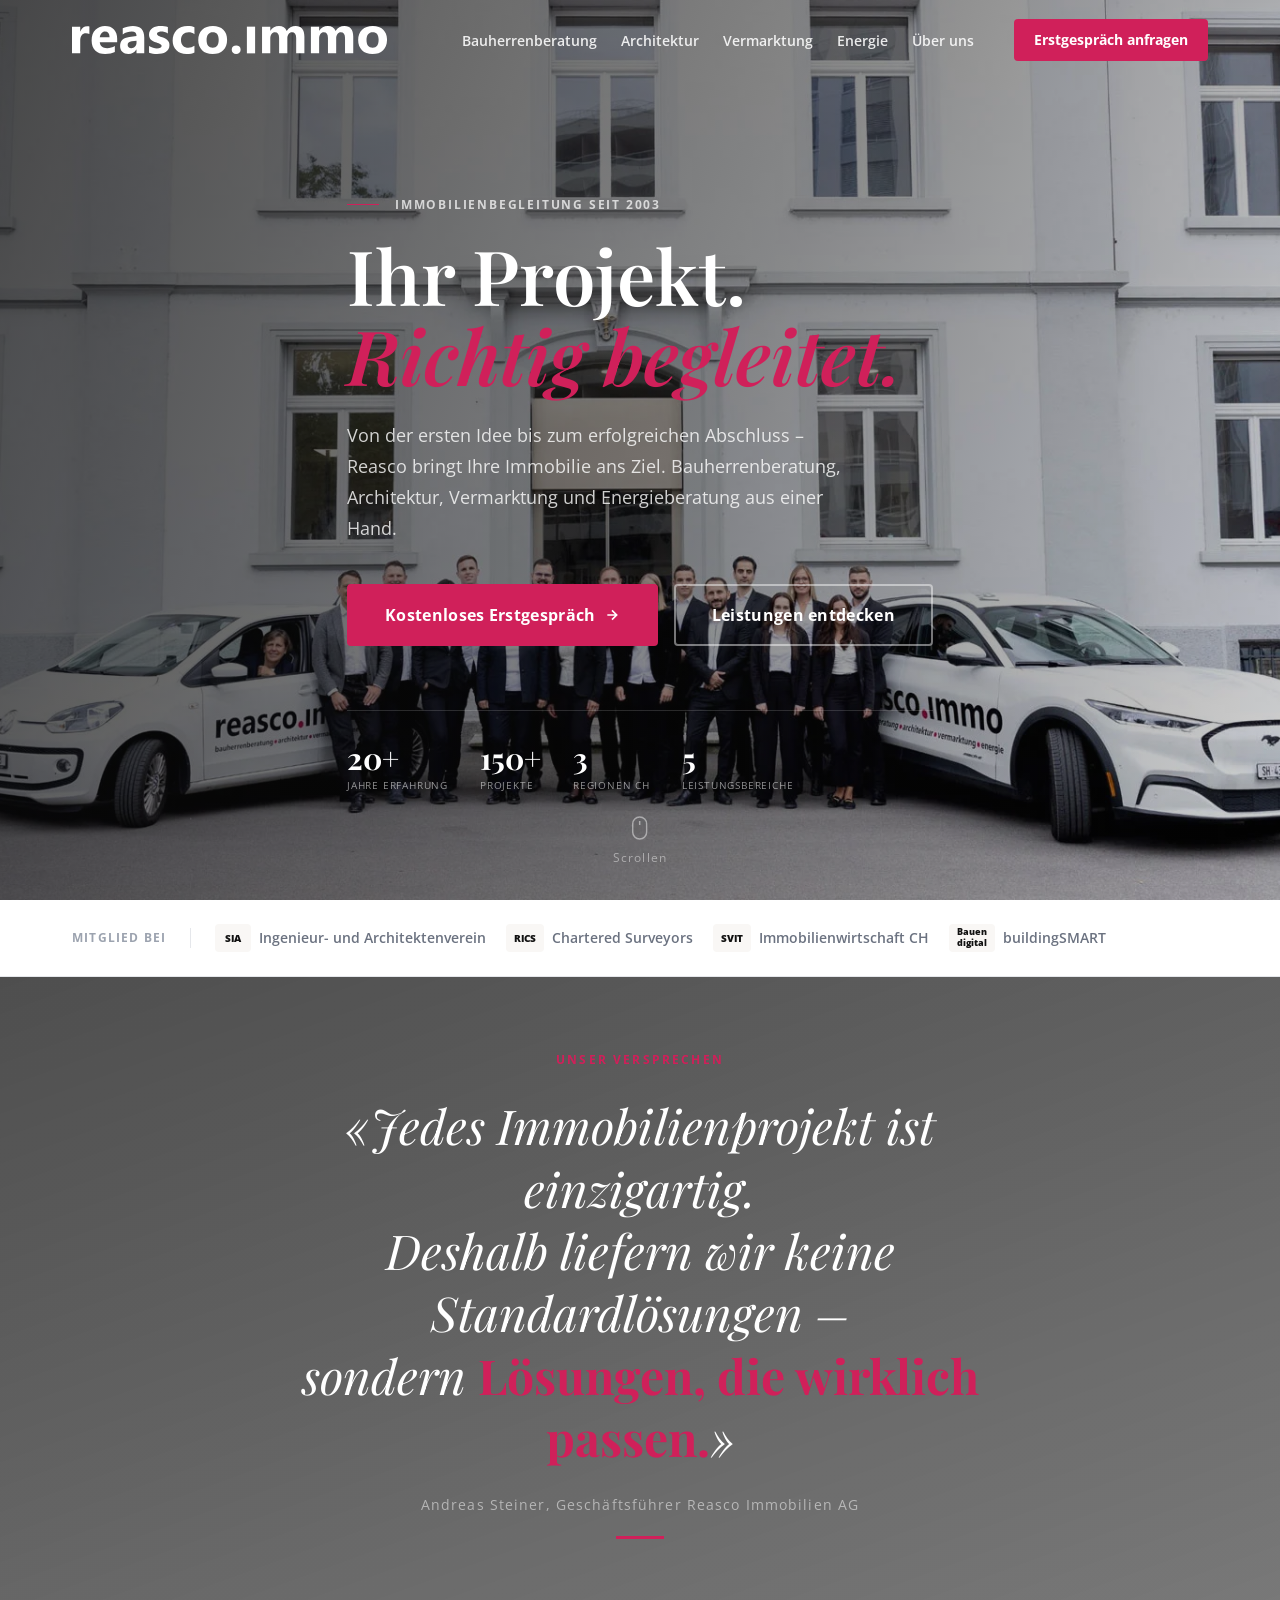
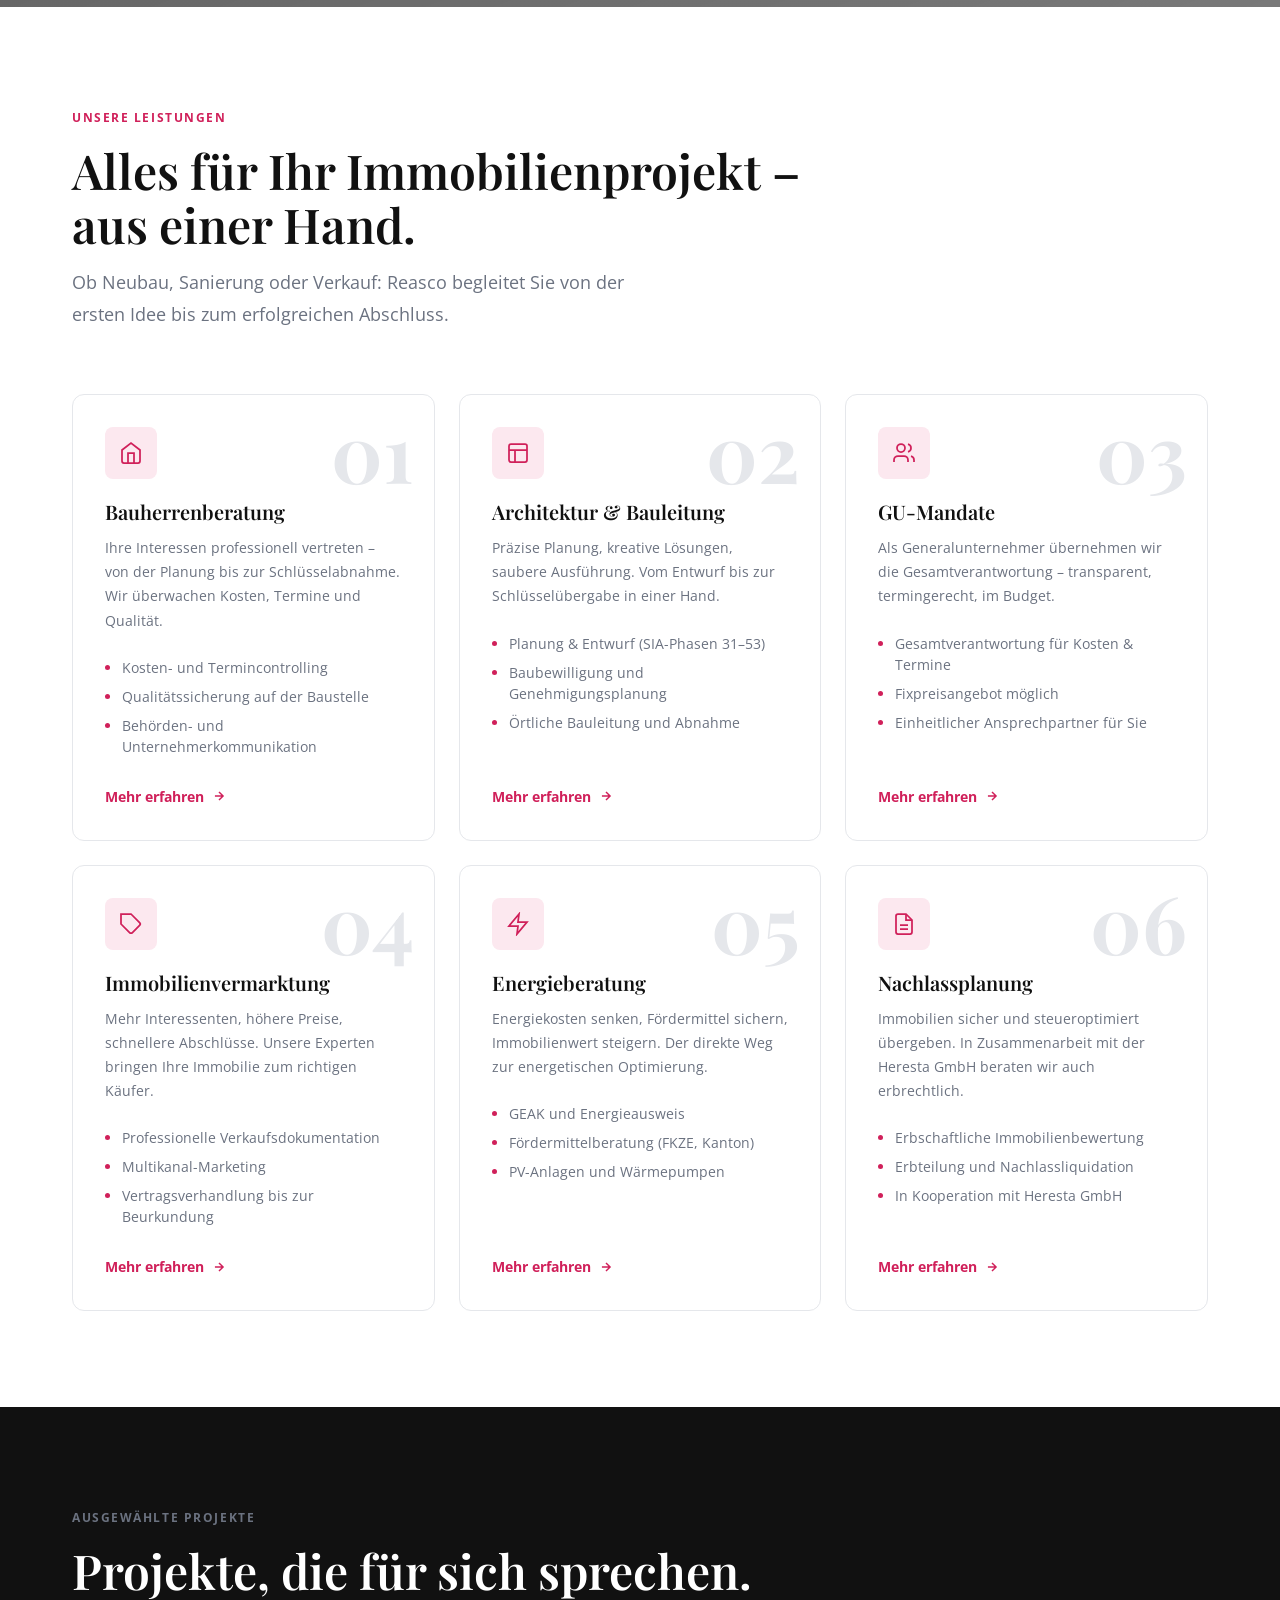
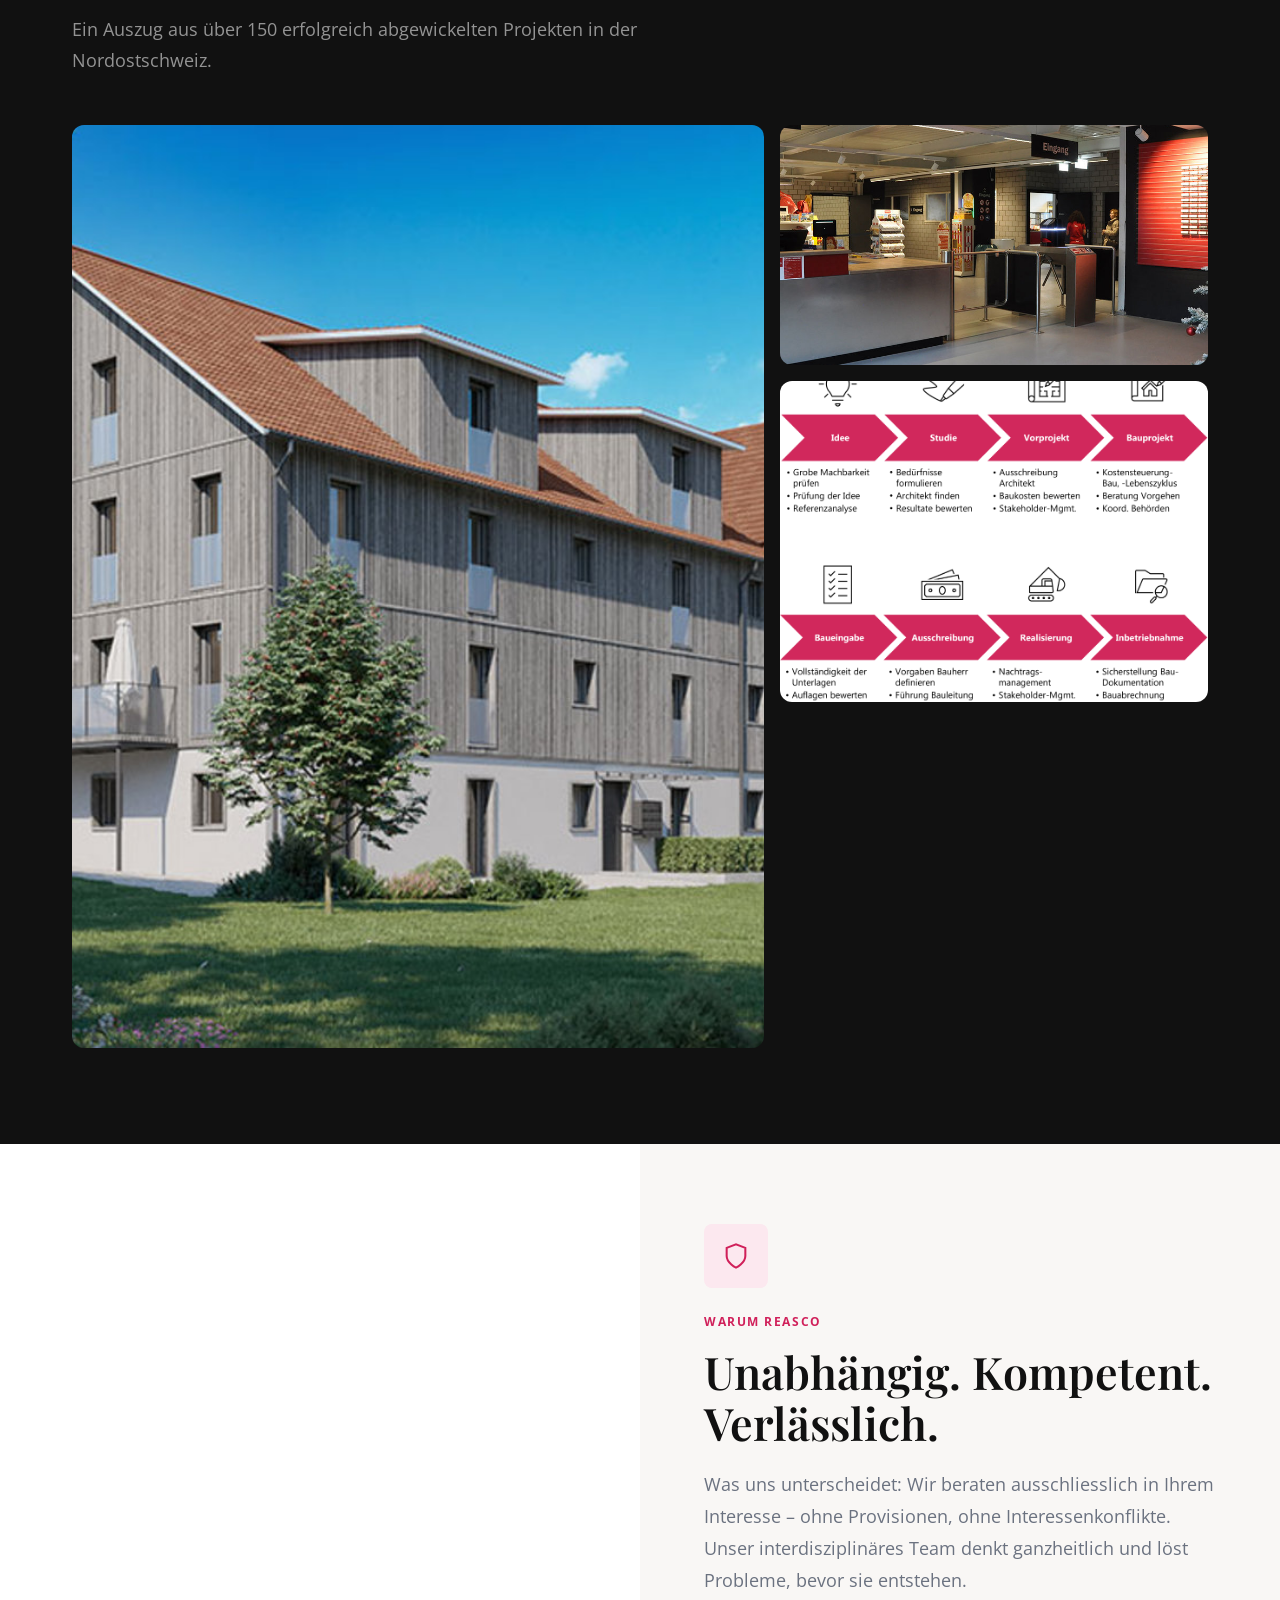
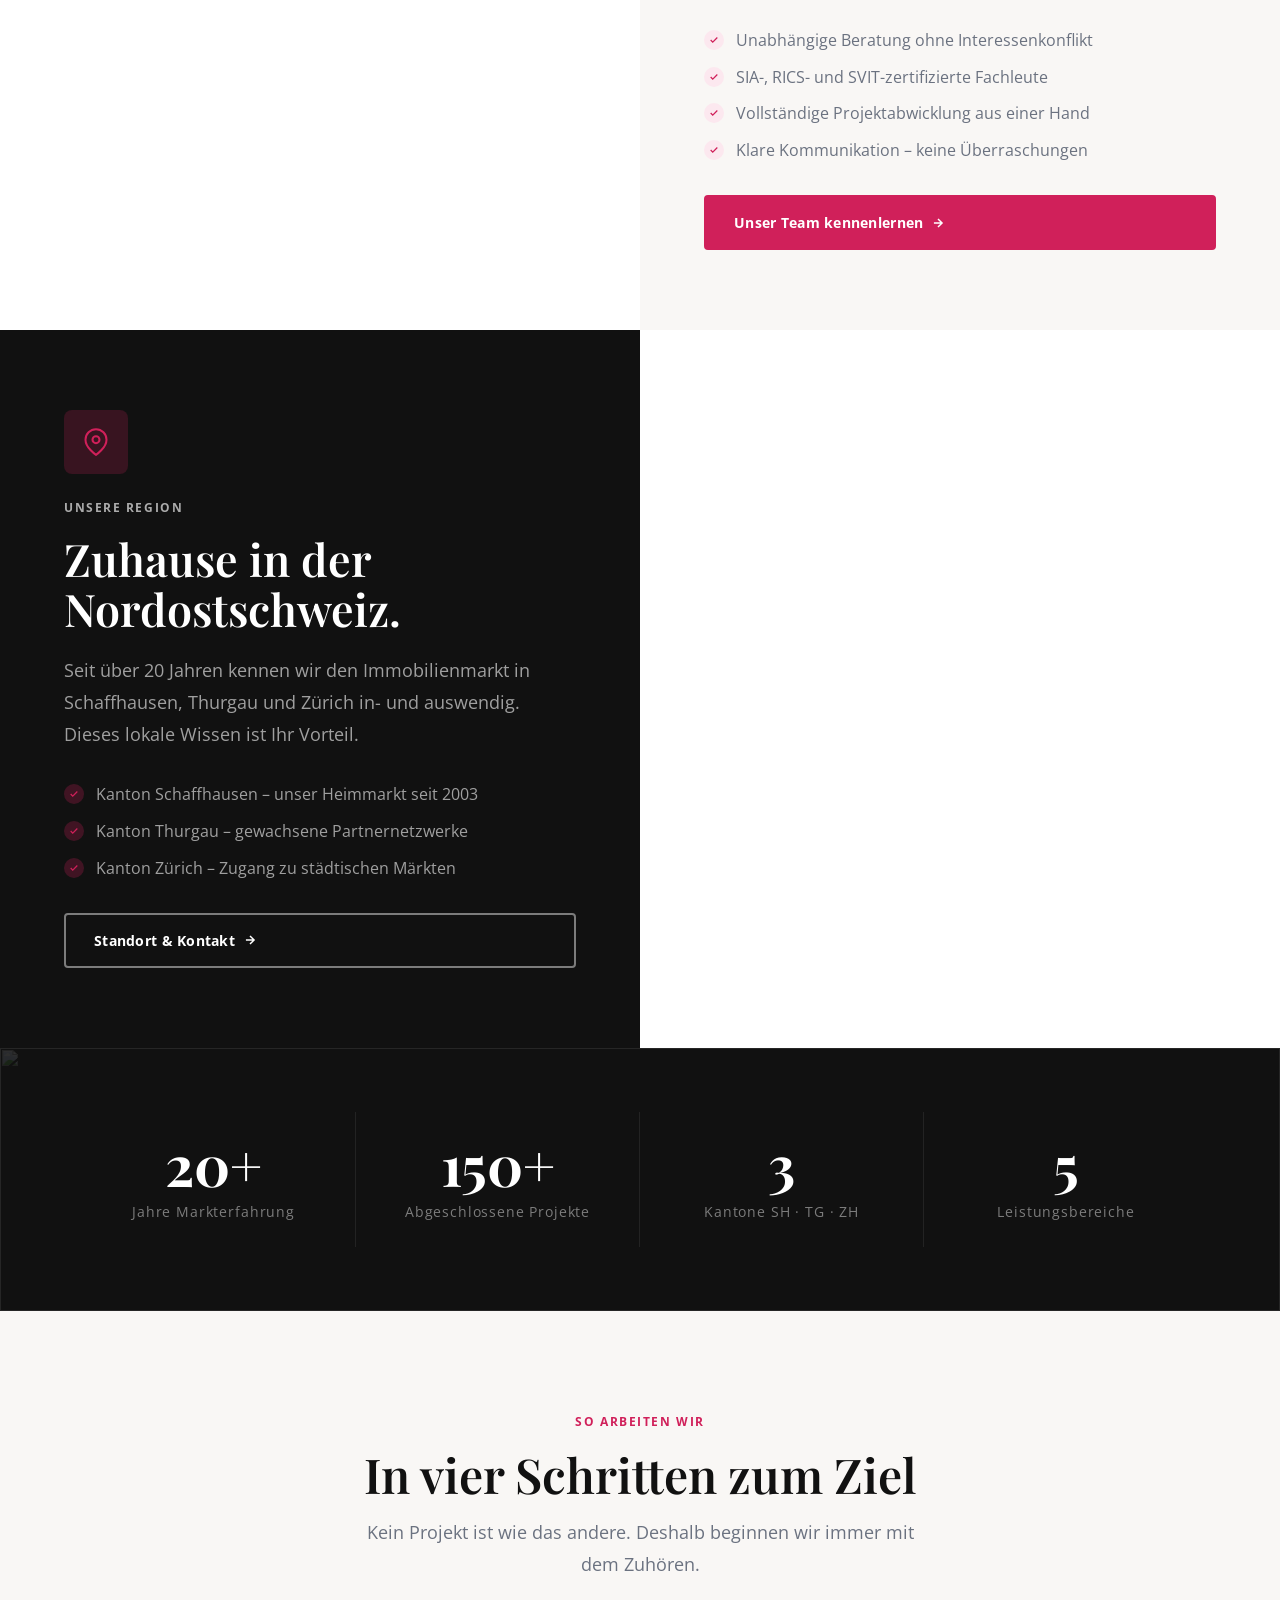
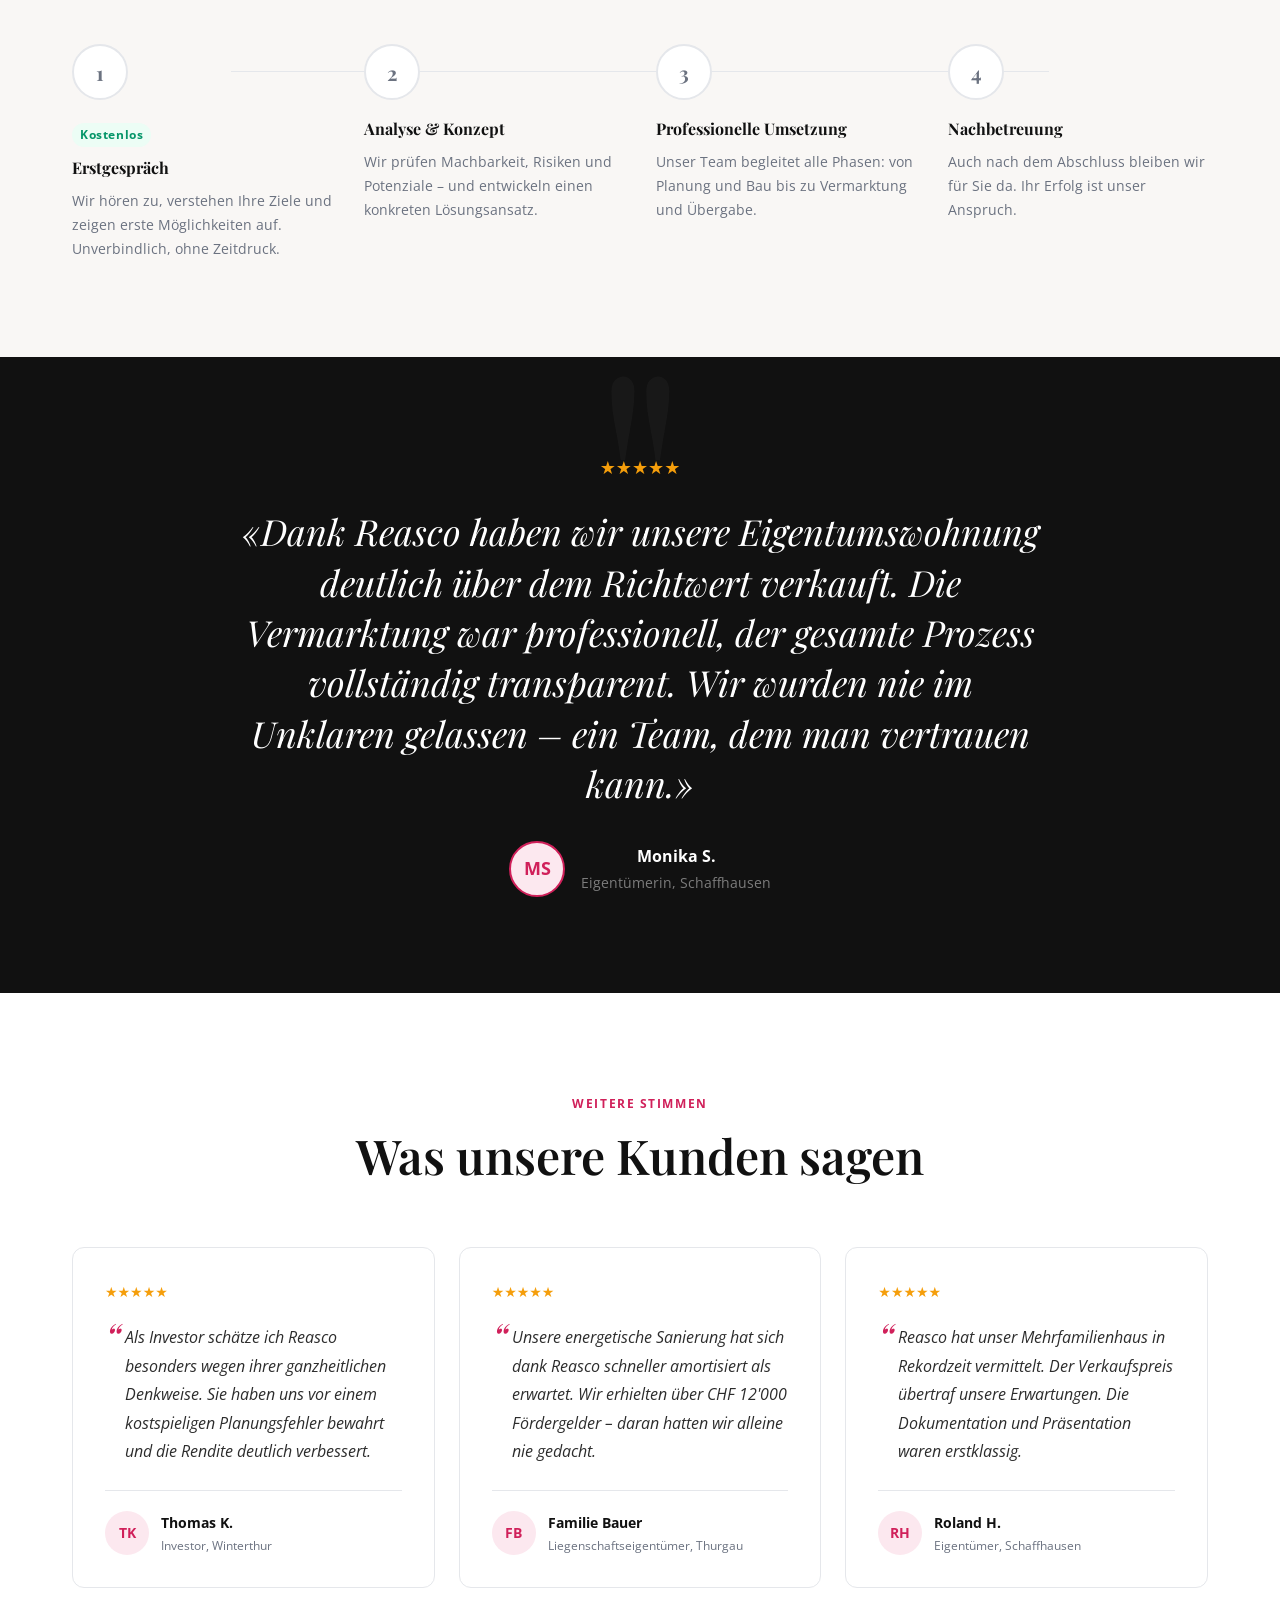
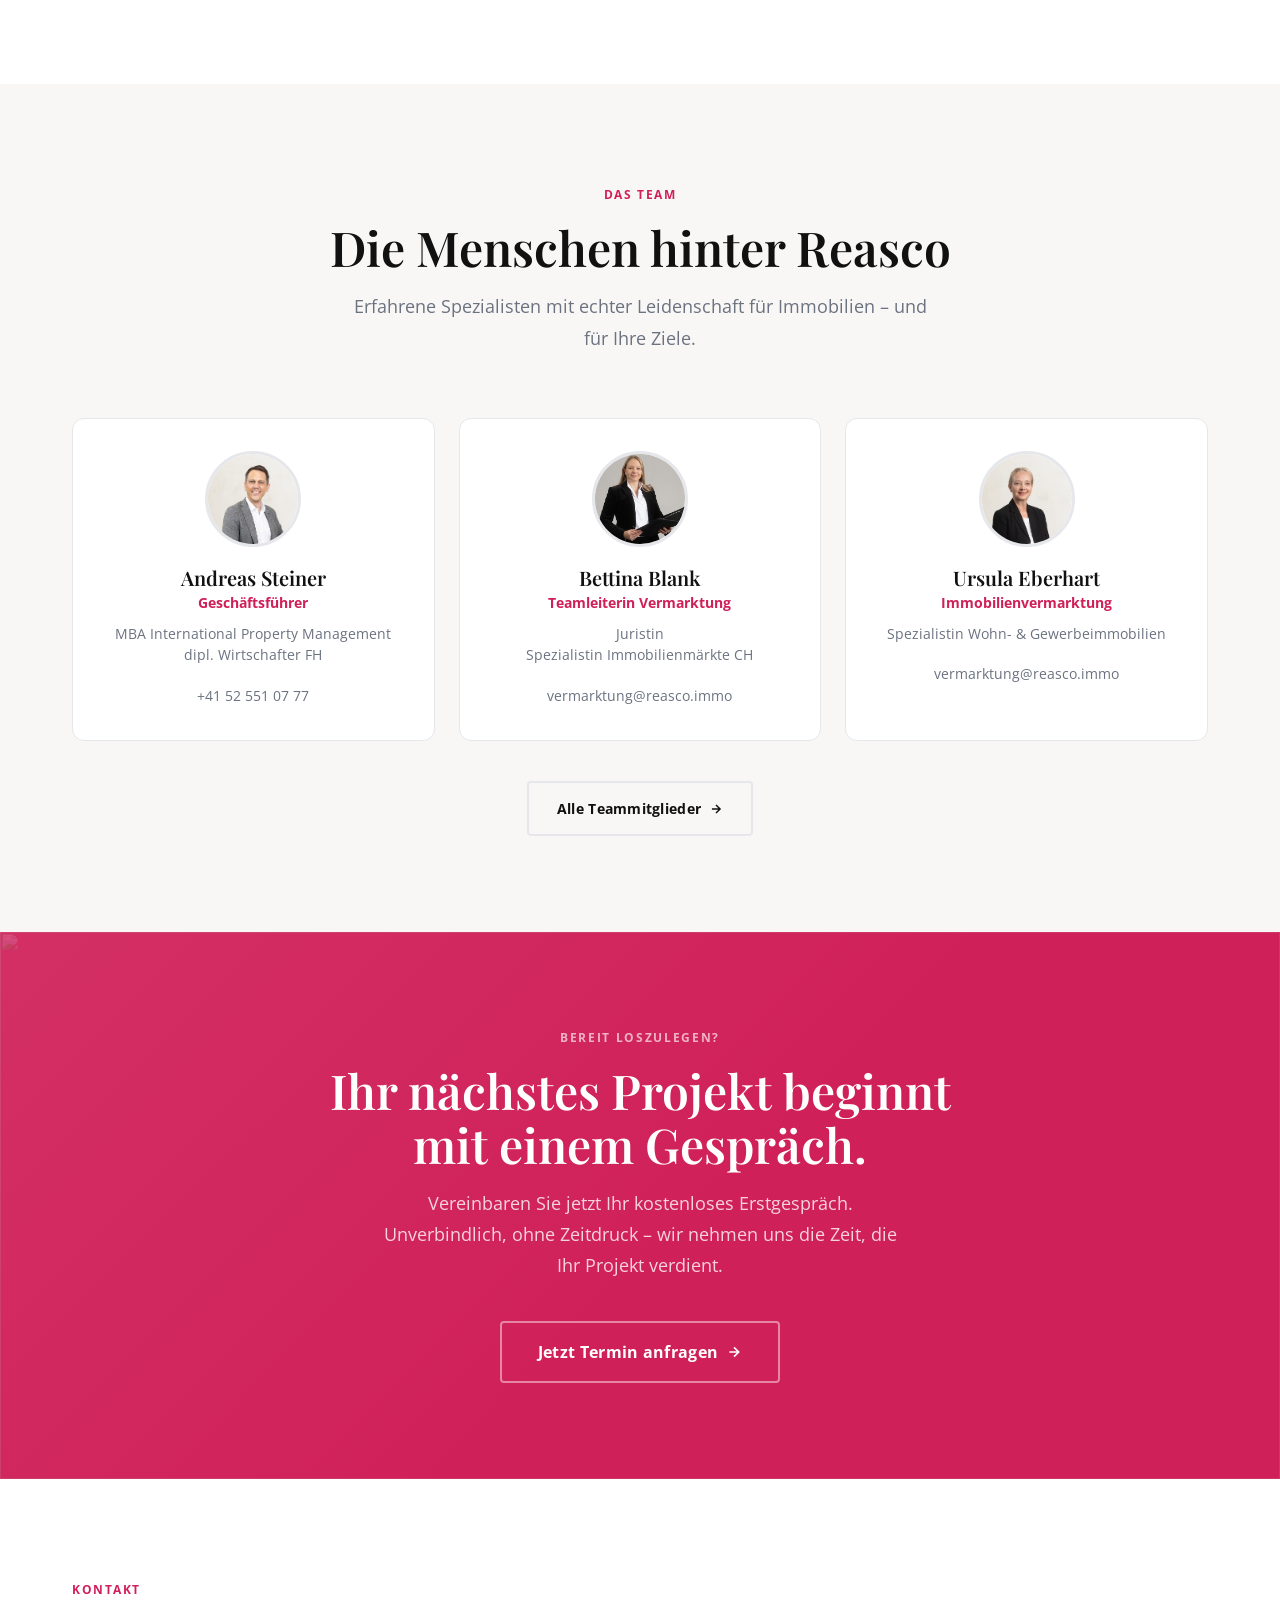
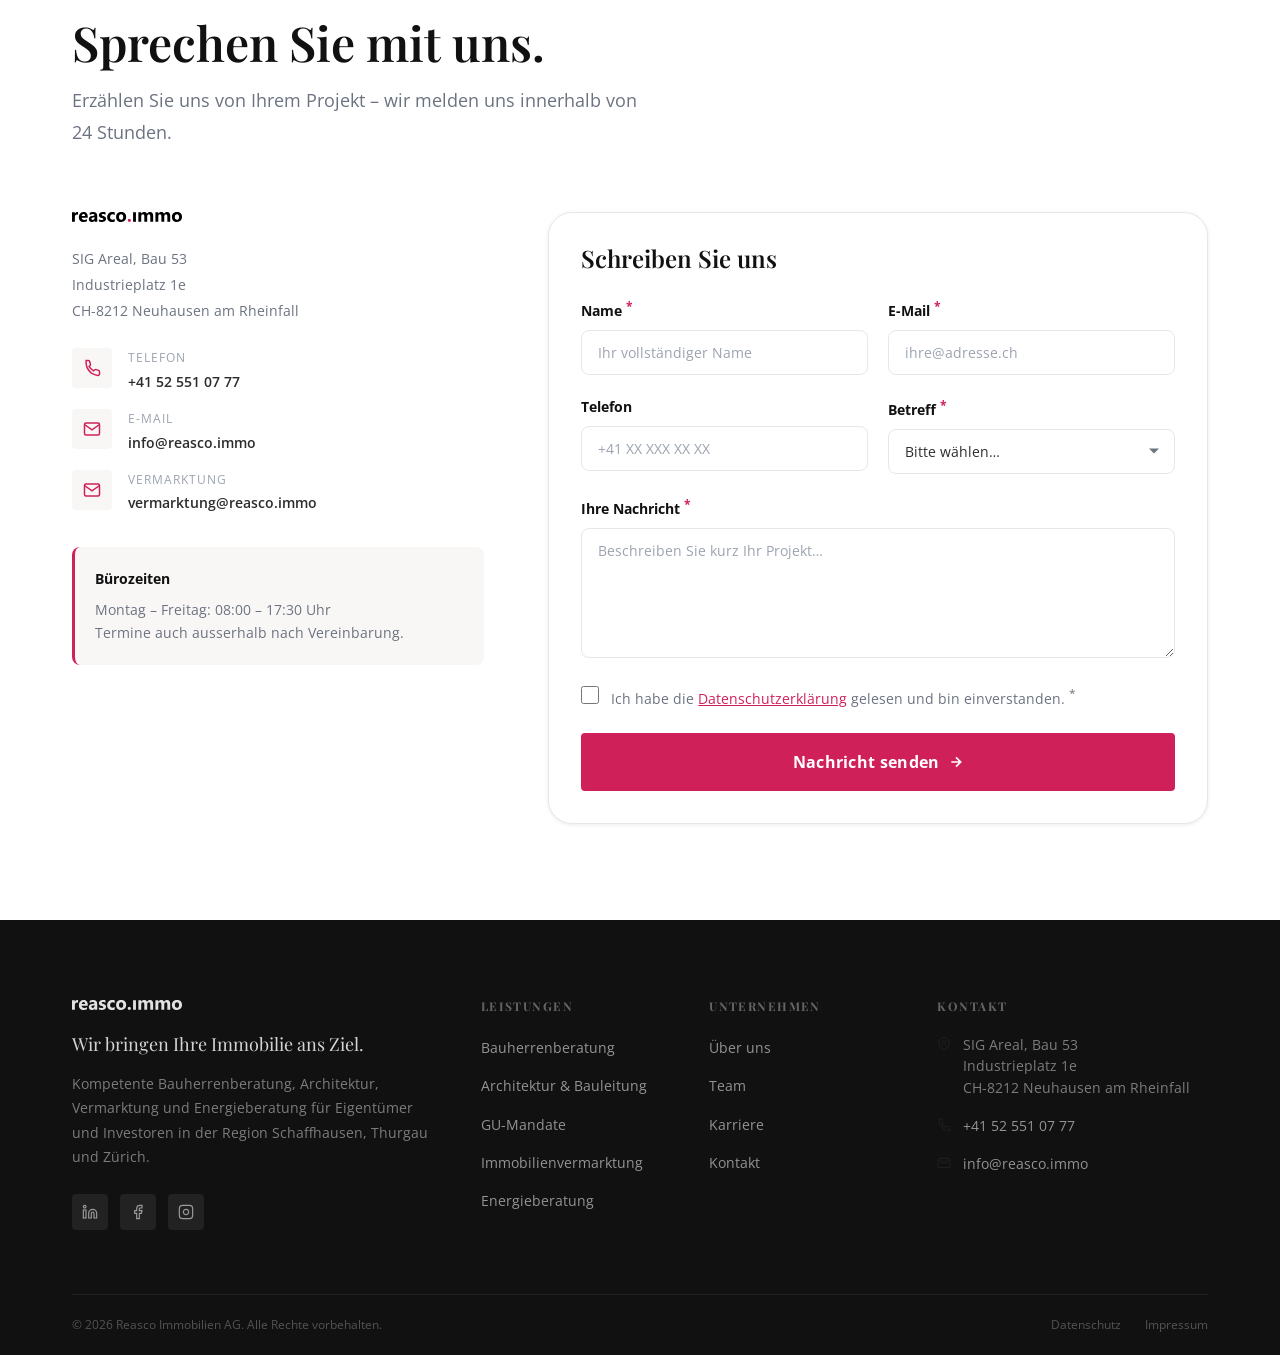
==== commit 17c57937: "feat: visuelles Upgrade – Bilder, Mood-Sections & Split-Layouts - Homepage: Mood-Quote, asymmetrisch" ====
--- a/index.html
+++ b/index.html
@@ -5,39 +5,13 @@
   <meta name="viewport" content="width=device-width, initial-scale=1.0">
   <title>Reasco Immobilien AG – Bauherrenberatung, Architektur &amp; Vermarktung in der Nordostschweiz</title>
   <meta name="description" content="Reasco begleitet Eigentümer und Investoren in der Region Schaffhausen, Thurgau und Zürich – von der Bauherrenberatung über Architektur bis zur Immobilienvermarktung. Seit 2003.">
-  <meta name="robots" content="index, follow">
   <link rel="canonical" href="https://reasco.immo/">
-
-  <!-- Open Graph -->
-  <meta property="og:type"        content="website">
-  <meta property="og:url"         content="https://reasco.immo/">
-  <meta property="og:title"       content="Reasco Immobilien AG – Ihr Partner in der Nordostschweiz">
+  <meta property="og:type" content="website">
+  <meta property="og:url" content="https://reasco.immo/">
+  <meta property="og:title" content="Reasco Immobilien AG – Ihr Partner in der Nordostschweiz">
   <meta property="og:description" content="Ganzheitliche Immobilienbegleitung: Bauherrenberatung, Architektur, Vermarktung und Energieberatung aus einer Hand.">
-  <meta property="og:image"       content="assets/images/hero-home.webp">
-
-  <!-- Schema.org -->
-  <script type="application/ld+json">
-  {
-    "@context": "https://schema.org",
-    "@type": "RealEstateAgent",
-    "name": "Reasco Immobilien AG",
-    "url": "https://reasco.immo",
-    "logo": "https://reasco.immo/assets/images/logo.svg",
-    "description": "Ganzheitliche Immobilienbegleitung in der Nordostschweiz seit 2003.",
-    "address": {
-      "@type": "PostalAddress",
-      "streetAddress": "SIG Areal, Bau 53, Industrieplatz 1e",
-      "addressLocality": "Neuhausen am Rheinfall",
-      "postalCode": "8212",
-      "addressCountry": "CH"
-    },
-    "telephone": "+41525510777",
-    "email": "info@reasco.immo",
-    "areaServed": ["Schaffhausen", "Thurgau", "Zürich"],
-    "foundingDate": "2003"
-  }
-  </script>
-
+  <meta property="og:image" content="assets/images/hero-home.webp">
+  <script type="application/ld+json">{"@context":"https://schema.org","@type":"RealEstateAgent","name":"Reasco Immobilien AG","url":"https://reasco.immo","telephone":"+41525510777","email":"info@reasco.immo","address":{"@type":"PostalAddress","streetAddress":"SIG Areal, Bau 53, Industrieplatz 1e","addressLocality":"Neuhausen am Rheinfall","postalCode":"8212","addressCountry":"CH"},"foundingDate":"2003"}</script>
   <link rel="preconnect" href="https://fonts.googleapis.com">
   <link rel="preconnect" href="https://fonts.gstatic.com" crossorigin>
   <link rel="stylesheet" href="assets/css/style.css">
@@ -45,9 +19,7 @@
 </head>
 <body>
 
-<!-- ═══════════════════════════════════════════════════
-     NAVIGATION
-═══════════════════════════════════════════════════ -->
+<!-- NAV -->
 <header class="site-header" role="banner">
   <nav class="nav container" aria-label="Hauptnavigation">
     <a href="./" class="nav__logo" aria-label="Reasco – Startseite">
@@ -61,19 +33,18 @@
       <li><a href="ueber-uns/" class="nav__link">Über uns</a></li>
     </ul>
     <a href="#kontakt" class="nav__cta">Erstgespräch anfragen</a>
-    <button class="nav__hamburger" aria-label="Menü öffnen" aria-expanded="false" aria-controls="mobile-drawer">
+    <button class="nav__hamburger" aria-label="Menü öffnen" aria-expanded="false">
       <span></span><span></span><span></span>
     </button>
   </nav>
 </header>
 
-<!-- Mobile Drawer -->
-<div class="mobile-drawer" id="mobile-drawer" role="dialog" aria-modal="true" aria-label="Navigation">
+<div class="mobile-drawer" role="dialog" aria-modal="true" aria-label="Navigation">
   <div class="mobile-drawer__overlay"></div>
   <div class="mobile-drawer__panel">
     <div class="mobile-drawer__header">
       <img src="assets/images/logo.svg" alt="Reasco" height="22">
-      <button class="mobile-drawer__close" aria-label="Menü schließen">
+      <button class="mobile-drawer__close" aria-label="Schließen">
         <svg width="20" height="20" viewBox="0 0 24 24" fill="none" stroke="currentColor" stroke-width="2"><path d="M18 6L6 18M6 6l12 12"/></svg>
       </button>
     </div>
@@ -96,680 +67,503 @@
 
 <main id="main">
 
-<!-- ═══════════════════════════════════════════════════
+<!-- ══════════════════════════════════════════
      HERO
-═══════════════════════════════════════════════════ -->
+══════════════════════════════════════════ -->
 <section class="hero" aria-label="Willkommen bei Reasco">
   <div class="hero__bg" aria-hidden="true">
-    <img src="assets/images/hero-home.webp"
-         alt="Immobilien in Neuhausen am Rheinfall"
-         fetchpriority="high" decoding="async"
-         width="1920" height="1080">
+    <img src="assets/images/hero-home.webp" alt="" fetchpriority="high" decoding="async" width="1920" height="1080" class="img-reveal">
   </div>
   <div class="hero__overlay" aria-hidden="true"></div>
-
   <div class="container">
     <div class="hero__content">
       <p class="hero__eyebrow">Immobilienbegleitung seit 2003</p>
-      <h1 class="hero__h1">
-        Ihr Projekt.<br>
-        <em>Richtig begleitet.</em>
-      </h1>
-      <p class="hero__desc">
-        Von der ersten Idee bis zum erfolgreichen Abschluss – Reasco bringt Ihre Immobilie ans Ziel.
-        Bauherrenberatung, Architektur, Vermarktung und Energieberatung aus einer Hand.
-      </p>
+      <h1 class="hero__h1">Ihr Projekt.<br><em>Richtig begleitet.</em></h1>
+      <p class="hero__desc">Von der ersten Idee bis zum erfolgreichen Abschluss – Reasco bringt Ihre Immobilie ans Ziel. Bauherrenberatung, Architektur, Vermarktung und Energieberatung aus einer Hand.</p>
       <div class="hero__ctas btn-group">
-        <a href="#kontakt" class="btn btn--primary btn--lg">
-          Kostenloses Erstgespräch
-          <svg width="16" height="16" viewBox="0 0 24 24" fill="none" stroke="currentColor" stroke-width="2.5"><path d="M5 12h14M12 5l7 7-7 7"/></svg>
-        </a>
+        <a href="#kontakt" class="btn btn--primary btn--lg">Kostenloses Erstgespräch <svg width="16" height="16" viewBox="0 0 24 24" fill="none" stroke="currentColor" stroke-width="2.5"><path d="M5 12h14M12 5l7 7-7 7"/></svg></a>
         <a href="#leistungen" class="btn btn--outline-white btn--lg">Leistungen entdecken</a>
       </div>
-      <div class="hero__stats" role="list" aria-label="Kennzahlen">
-        <div role="listitem">
-          <div class="hero-stat__num">20+</div>
-          <div class="hero-stat__label">Jahre Erfahrung</div>
-        </div>
-        <div role="listitem">
-          <div class="hero-stat__num">150+</div>
-          <div class="hero-stat__label">Projekte</div>
-        </div>
-        <div role="listitem">
-          <div class="hero-stat__num">3</div>
-          <div class="hero-stat__label">Regionen CH</div>
-        </div>
-        <div role="listitem">
-          <div class="hero-stat__num">5</div>
-          <div class="hero-stat__label">Leistungsbereiche</div>
-        </div>
-      </div>
-    </div>
-  </div>
-
+      <div class="hero__stats">
+        <div><div class="hero-stat__num">20+</div><div class="hero-stat__label">Jahre Erfahrung</div></div>
+        <div><div class="hero-stat__num">150+</div><div class="hero-stat__label">Projekte</div></div>
+        <div><div class="hero-stat__num">3</div><div class="hero-stat__label">Regionen CH</div></div>
+        <div><div class="hero-stat__num">5</div><div class="hero-stat__label">Leistungsbereiche</div></div>
+      </div>
+    </div>
+  </div>
   <div class="hero__scroll" aria-hidden="true">
     <svg width="16" height="24" viewBox="0 0 16 24" fill="none" stroke="currentColor" stroke-width="1.5"><rect x="1" y="1" width="14" height="22" rx="7"/><path d="M8 5v4"/></svg>
     <span>Scrollen</span>
   </div>
 </section>
 
-<!-- ═══════════════════════════════════════════════════
+<!-- ══════════════════════════════════════════
      TRUST STRIP
-═══════════════════════════════════════════════════ -->
-<div class="trust-strip" aria-label="Mitgliedschaften und Zertifizierungen">
+══════════════════════════════════════════ -->
+<div class="trust-strip">
   <div class="container">
     <div class="trust-strip__inner">
       <span class="trust-strip__label">Mitglied bei</span>
       <div class="trust-strip__sep" aria-hidden="true"></div>
       <div class="trust-strip__badges">
-        <span class="trust-badge">
-          <span class="trust-badge__icon" aria-hidden="true">SIA</span>
-          Schweiz. Ingenieur- und Architektenverein
-        </span>
-        <span class="trust-badge">
-          <span class="trust-badge__icon" aria-hidden="true">RICS</span>
-          Royal Institution of Chartered Surveyors
-        </span>
-        <span class="trust-badge">
-          <span class="trust-badge__icon" aria-hidden="true">SVIT</span>
-          Schweizer Verband der Immobilienwirtschaft
-        </span>
-        <span class="trust-badge">
-          <span class="trust-badge__icon" style="font-size:9px;line-height:1.2;text-align:center;" aria-hidden="true">Bauen<br>digital</span>
-          buildingSMART Schweiz
-        </span>
+        <span class="trust-badge"><span class="trust-badge__icon">SIA</span>Ingenieur- und Architektenverein</span>
+        <span class="trust-badge"><span class="trust-badge__icon">RICS</span>Chartered Surveyors</span>
+        <span class="trust-badge"><span class="trust-badge__icon">SVIT</span>Immobilienwirtschaft CH</span>
+        <span class="trust-badge"><span class="trust-badge__icon" style="font-size:9px;line-height:1.2;text-align:center;">Bauen<br>digital</span>buildingSMART</span>
       </div>
     </div>
   </div>
 </div>
 
-<!-- ═══════════════════════════════════════════════════
+<!-- ══════════════════════════════════════════
+     MOOD QUOTE
+══════════════════════════════════════════ -->
+<section class="mood-section" aria-label="Unser Versprechen">
+  <div class="mood-section__bg" aria-hidden="true">
+    <img src="https://images.unsplash.com/photo-1486325212027-8081e485255e?w=1600&auto=format&q=80"
+         alt="Moderne Architektur" loading="lazy" class="img-reveal">
+  </div>
+  <div class="mood-section__overlay" aria-hidden="true"></div>
+  <div class="mood-section__content reveal">
+    <span class="mood-section__label">Unser Versprechen</span>
+    <blockquote class="mood-section__quote">
+      «Jedes Immobilienprojekt ist einzigartig.<br>
+      Deshalb liefern wir keine Standardlösungen –<br>
+      sondern <strong>Lösungen, die wirklich passen.</strong>»
+    </blockquote>
+    <div class="mood-section__attr">Andreas Steiner, Geschäftsführer Reasco Immobilien AG</div>
+    <div class="mood-section__accent"></div>
+  </div>
+</section>
+
+<!-- ══════════════════════════════════════════
      SERVICES
-═══════════════════════════════════════════════════ -->
+══════════════════════════════════════════ -->
 <section class="section" id="leistungen" aria-labelledby="leistungen-heading">
   <div class="container">
     <div class="section-header">
       <span class="label">Unsere Leistungen</span>
-      <h2 class="section-heading reveal" id="leistungen-heading">
-        Alles für Ihr Immobilienprojekt –<br>aus einer Hand.
-      </h2>
-      <p class="section-sub reveal reveal-delay-1">
-        Ob Neubau, Sanierung oder Verkauf: Reasco begleitet Sie mit ganzheitlicher Expertise
-        von der ersten Idee bis zum erfolgreichen Abschluss.
-      </p>
-    </div>
-
+      <h2 class="section-heading reveal" id="leistungen-heading">Alles für Ihr Immobilienprojekt –<br>aus einer Hand.</h2>
+      <p class="section-sub reveal reveal-delay-1">Ob Neubau, Sanierung oder Verkauf: Reasco begleitet Sie von der ersten Idee bis zum erfolgreichen Abschluss.</p>
+    </div>
     <div class="services-grid">
-      <!-- Bauherrenberatung -->
+
       <article class="service-card reveal">
-        <div class="service-card__icon" aria-hidden="true">
-          <svg width="24" height="24" viewBox="0 0 24 24" fill="none" stroke="currentColor" stroke-width="1.75"><path d="M3 9l9-7 9 7v11a2 2 0 01-2 2H5a2 2 0 01-2-2z"/><polyline points="9 22 9 12 15 12 15 22"/></svg>
-        </div>
+        <span class="service-card__bg-num" aria-hidden="true">01</span>
+        <div class="service-card__icon" aria-hidden="true"><svg width="24" height="24" viewBox="0 0 24 24" fill="none" stroke="currentColor" stroke-width="1.75"><path d="M3 9l9-7 9 7v11a2 2 0 01-2 2H5a2 2 0 01-2-2z"/><polyline points="9 22 9 12 15 12 15 22"/></svg></div>
         <h3 class="service-card__title">Bauherrenberatung</h3>
         <p class="service-card__desc">Ihre Interessen professionell vertreten – von der Planung bis zur Schlüsselabnahme. Wir überwachen Kosten, Termine und Qualität.</p>
         <ul class="service-card__bullets">
           <li class="service-card__bullet">Kosten- und Termincontrolling</li>
           <li class="service-card__bullet">Qualitätssicherung auf der Baustelle</li>
           <li class="service-card__bullet">Behörden- und Unternehmerkommunikation</li>
-          <li class="service-card__bullet">Abnahme und Mängelmanagement</li>
-        </ul>
-        <a href="bauherrenberatung/" class="link-arrow">
-          Mehr erfahren
-          <svg width="14" height="14" viewBox="0 0 24 24" fill="none" stroke="currentColor" stroke-width="2.5"><path d="M5 12h14M12 5l7 7-7 7"/></svg>
-        </a>
+        </ul>
+        <a href="bauherrenberatung/" class="link-arrow">Mehr erfahren <svg width="14" height="14" viewBox="0 0 24 24" fill="none" stroke="currentColor" stroke-width="2.5"><path d="M5 12h14M12 5l7 7-7 7"/></svg></a>
       </article>
 
-      <!-- Architektur -->
       <article class="service-card reveal reveal-delay-1">
-        <div class="service-card__icon" aria-hidden="true">
-          <svg width="24" height="24" viewBox="0 0 24 24" fill="none" stroke="currentColor" stroke-width="1.75"><rect x="3" y="3" width="18" height="18" rx="2"/><path d="M3 9h18M9 21V9"/></svg>
-        </div>
+        <span class="service-card__bg-num" aria-hidden="true">02</span>
+        <div class="service-card__icon" aria-hidden="true"><svg width="24" height="24" viewBox="0 0 24 24" fill="none" stroke="currentColor" stroke-width="1.75"><rect x="3" y="3" width="18" height="18" rx="2"/><path d="M3 9h18M9 21V9"/></svg></div>
         <h3 class="service-card__title">Architektur &amp; Bauleitung</h3>
-        <p class="service-card__desc">Präzise Planung, kreative Lösungen, saubere Ausführung. Wir begleiten Ihr Bauprojekt vom Entwurf bis zur Schlüsselübergabe.</p>
+        <p class="service-card__desc">Präzise Planung, kreative Lösungen, saubere Ausführung. Vom Entwurf bis zur Schlüsselübergabe in einer Hand.</p>
         <ul class="service-card__bullets">
           <li class="service-card__bullet">Planung &amp; Entwurf (SIA-Phasen 31–53)</li>
           <li class="service-card__bullet">Baubewilligung und Genehmigungsplanung</li>
-          <li class="service-card__bullet">Ausschreibung und Vergabe</li>
           <li class="service-card__bullet">Örtliche Bauleitung und Abnahme</li>
         </ul>
-        <a href="architektur-bauleitung/" class="link-arrow">
-          Mehr erfahren
-          <svg width="14" height="14" viewBox="0 0 24 24" fill="none" stroke="currentColor" stroke-width="2.5"><path d="M5 12h14M12 5l7 7-7 7"/></svg>
-        </a>
+        <a href="architektur-bauleitung/" class="link-arrow">Mehr erfahren <svg width="14" height="14" viewBox="0 0 24 24" fill="none" stroke="currentColor" stroke-width="2.5"><path d="M5 12h14M12 5l7 7-7 7"/></svg></a>
       </article>
 
-      <!-- GU-Mandate -->
       <article class="service-card reveal reveal-delay-2">
-        <div class="service-card__icon" aria-hidden="true">
-          <svg width="24" height="24" viewBox="0 0 24 24" fill="none" stroke="currentColor" stroke-width="1.75"><path d="M16 21v-2a4 4 0 00-4-4H6a4 4 0 00-4 4v2"/><circle cx="9" cy="7" r="4"/><path d="M22 21v-2a4 4 0 00-3-3.87M16 3.13a4 4 0 010 7.75"/></svg>
-        </div>
+        <span class="service-card__bg-num" aria-hidden="true">03</span>
+        <div class="service-card__icon" aria-hidden="true"><svg width="24" height="24" viewBox="0 0 24 24" fill="none" stroke="currentColor" stroke-width="1.75"><path d="M16 21v-2a4 4 0 00-4-4H6a4 4 0 00-4 4v2"/><circle cx="9" cy="7" r="4"/><path d="M22 21v-2a4 4 0 00-3-3.87M16 3.13a4 4 0 010 7.75"/></svg></div>
         <h3 class="service-card__title">GU-Mandate</h3>
-        <p class="service-card__desc">Als Generalunternehmer übernehmen wir die Gesamtverantwortung für Ihr Projekt – transparent, termingerecht, im Budget.</p>
+        <p class="service-card__desc">Als Generalunternehmer übernehmen wir die Gesamtverantwortung – transparent, termingerecht, im Budget.</p>
         <ul class="service-card__bullets">
           <li class="service-card__bullet">Gesamtverantwortung für Kosten &amp; Termine</li>
-          <li class="service-card__bullet">Koordination aller Fachplaner und Unternehmer</li>
           <li class="service-card__bullet">Fixpreisangebot möglich</li>
           <li class="service-card__bullet">Einheitlicher Ansprechpartner für Sie</li>
         </ul>
-        <a href="generalunternehmer-mandate/" class="link-arrow">
-          Mehr erfahren
-          <svg width="14" height="14" viewBox="0 0 24 24" fill="none" stroke="currentColor" stroke-width="2.5"><path d="M5 12h14M12 5l7 7-7 7"/></svg>
-        </a>
+        <a href="generalunternehmer-mandate/" class="link-arrow">Mehr erfahren <svg width="14" height="14" viewBox="0 0 24 24" fill="none" stroke="currentColor" stroke-width="2.5"><path d="M5 12h14M12 5l7 7-7 7"/></svg></a>
       </article>
 
-      <!-- Vermarktung -->
       <article class="service-card reveal">
-        <div class="service-card__icon" aria-hidden="true">
-          <svg width="24" height="24" viewBox="0 0 24 24" fill="none" stroke="currentColor" stroke-width="1.75"><path d="M20.59 13.41l-7.17 7.17a2 2 0 01-2.83 0L2 12V2h10l8.59 8.59a2 2 0 010 2.82z"/><line x1="7" y1="7" x2="7.01" y2="7"/></svg>
-        </div>
+        <span class="service-card__bg-num" aria-hidden="true">04</span>
+        <div class="service-card__icon" aria-hidden="true"><svg width="24" height="24" viewBox="0 0 24 24" fill="none" stroke="currentColor" stroke-width="1.75"><path d="M20.59 13.41l-7.17 7.17a2 2 0 01-2.83 0L2 12V2h10l8.59 8.59a2 2 0 010 2.82z"/><line x1="7" y1="7" x2="7.01" y2="7"/></svg></div>
         <h3 class="service-card__title">Immobilienvermarktung</h3>
-        <p class="service-card__desc">Mehr Interessenten, höhere Preise, schnellere Abschlüsse. Unsere Vermarktungsexperten bringen Ihre Immobilie zum richtigen Käufer.</p>
+        <p class="service-card__desc">Mehr Interessenten, höhere Preise, schnellere Abschlüsse. Unsere Experten bringen Ihre Immobilie zum richtigen Käufer.</p>
         <ul class="service-card__bullets">
           <li class="service-card__bullet">Professionelle Verkaufsdokumentation</li>
-          <li class="service-card__bullet">Multikanal-Marketing (Online + Offline)</li>
-          <li class="service-card__bullet">Besichtigungsmanagement und Käuferqualifizierung</li>
+          <li class="service-card__bullet">Multikanal-Marketing</li>
           <li class="service-card__bullet">Vertragsverhandlung bis zur Beurkundung</li>
         </ul>
-        <a href="immobilienvermarktung/" class="link-arrow">
-          Mehr erfahren
-          <svg width="14" height="14" viewBox="0 0 24 24" fill="none" stroke="currentColor" stroke-width="2.5"><path d="M5 12h14M12 5l7 7-7 7"/></svg>
-        </a>
+        <a href="immobilienvermarktung/" class="link-arrow">Mehr erfahren <svg width="14" height="14" viewBox="0 0 24 24" fill="none" stroke="currentColor" stroke-width="2.5"><path d="M5 12h14M12 5l7 7-7 7"/></svg></a>
       </article>
 
-      <!-- Energieberatung -->
       <article class="service-card reveal reveal-delay-1">
-        <div class="service-card__icon" aria-hidden="true">
-          <svg width="24" height="24" viewBox="0 0 24 24" fill="none" stroke="currentColor" stroke-width="1.75"><polygon points="13 2 3 14 12 14 11 22 21 10 12 10 13 2"/></svg>
-        </div>
+        <span class="service-card__bg-num" aria-hidden="true">05</span>
+        <div class="service-card__icon" aria-hidden="true"><svg width="24" height="24" viewBox="0 0 24 24" fill="none" stroke="currentColor" stroke-width="1.75"><polygon points="13 2 3 14 12 14 11 22 21 10 12 10 13 2"/></svg></div>
         <h3 class="service-card__title">Energieberatung</h3>
-        <p class="service-card__desc">Energiekosten senken, Fördermittel sichern, Immobilienwert steigern. Wir zeigen den direkten Weg zur energetischen Optimierung.</p>
+        <p class="service-card__desc">Energiekosten senken, Fördermittel sichern, Immobilienwert steigern. Der direkte Weg zur energetischen Optimierung.</p>
         <ul class="service-card__bullets">
           <li class="service-card__bullet">GEAK und Energieausweis</li>
           <li class="service-card__bullet">Fördermittelberatung (FKZE, Kanton)</li>
           <li class="service-card__bullet">PV-Anlagen und Wärmepumpen</li>
-          <li class="service-card__bullet">Sanierungsfahrplan und Monitoring</li>
-        </ul>
-        <a href="energieberatung/" class="link-arrow">
-          Mehr erfahren
-          <svg width="14" height="14" viewBox="0 0 24 24" fill="none" stroke="currentColor" stroke-width="2.5"><path d="M5 12h14M12 5l7 7-7 7"/></svg>
-        </a>
+        </ul>
+        <a href="energieberatung/" class="link-arrow">Mehr erfahren <svg width="14" height="14" viewBox="0 0 24 24" fill="none" stroke="currentColor" stroke-width="2.5"><path d="M5 12h14M12 5l7 7-7 7"/></svg></a>
       </article>
 
-      <!-- Nachlassplanung -->
       <article class="service-card reveal reveal-delay-2">
-        <div class="service-card__icon" aria-hidden="true">
-          <svg width="24" height="24" viewBox="0 0 24 24" fill="none" stroke="currentColor" stroke-width="1.75"><path d="M14 2H6a2 2 0 00-2 2v16a2 2 0 002 2h12a2 2 0 002-2V8z"/><polyline points="14 2 14 8 20 8"/><line x1="16" y1="13" x2="8" y2="13"/><line x1="16" y1="17" x2="8" y2="17"/><polyline points="10 9 9 9 8 9"/></svg>
-        </div>
+        <span class="service-card__bg-num" aria-hidden="true">06</span>
+        <div class="service-card__icon" aria-hidden="true"><svg width="24" height="24" viewBox="0 0 24 24" fill="none" stroke="currentColor" stroke-width="1.75"><path d="M14 2H6a2 2 0 00-2 2v16a2 2 0 002 2h12a2 2 0 002-2V8z"/><polyline points="14 2 14 8 20 8"/><line x1="16" y1="13" x2="8" y2="13"/><line x1="16" y1="17" x2="8" y2="17"/></svg></div>
         <h3 class="service-card__title">Nachlassplanung</h3>
-        <p class="service-card__desc">Immobilien sicher und steueroptimiert übergeben. In Zusammenarbeit mit der Heresta GmbH beraten wir auch in erbrechtlichen Fragen.</p>
+        <p class="service-card__desc">Immobilien sicher und steueroptimiert übergeben. In Zusammenarbeit mit der Heresta GmbH beraten wir auch erbrechtlich.</p>
         <ul class="service-card__bullets">
           <li class="service-card__bullet">Erbschaftliche Immobilienbewertung</li>
           <li class="service-card__bullet">Erbteilung und Nachlassliquidation</li>
-          <li class="service-card__bullet">Steueroptimierte Übergabestrukturen</li>
           <li class="service-card__bullet">In Kooperation mit Heresta GmbH</li>
         </ul>
-        <a href="ueber-uns/#partner" class="link-arrow">
-          Mehr erfahren
-          <svg width="14" height="14" viewBox="0 0 24 24" fill="none" stroke="currentColor" stroke-width="2.5"><path d="M5 12h14M12 5l7 7-7 7"/></svg>
-        </a>
+        <a href="ueber-uns/#partner" class="link-arrow">Mehr erfahren <svg width="14" height="14" viewBox="0 0 24 24" fill="none" stroke="currentColor" stroke-width="2.5"><path d="M5 12h14M12 5l7 7-7 7"/></svg></a>
       </article>
-    </div>
-  </div>
-</section>
-
-<!-- ═══════════════════════════════════════════════════
-     ABOUT STRIP
-═══════════════════════════════════════════════════ -->
-<section class="section section--warm" aria-labelledby="about-heading">
-  <div class="container">
-    <div class="about-grid">
-      <div class="about__image-wrap reveal">
-        <img src="assets/images/team-group.jpg"
-             alt="Das Team der Reasco Immobilien AG"
-             loading="lazy" width="600" height="750">
-        <div class="about__badge" aria-label="Gegründet 2003">
-          <div class="about__badge-num">2003</div>
-          <div class="about__badge-label">Gegründet</div>
+
+    </div>
+  </div>
+</section>
+
+<!-- ══════════════════════════════════════════
+     PROJEKT-GALERIE
+══════════════════════════════════════════ -->
+<section class="gallery-section" aria-labelledby="galerie-heading">
+  <div class="container">
+    <div class="section-header" style="margin-bottom:var(--space-12);">
+      <span class="label label--muted">Ausgewählte Projekte</span>
+      <h2 class="section-heading reveal" id="galerie-heading" style="color:#fff;">Projekte, die für sich sprechen.</h2>
+      <p class="section-sub reveal reveal-delay-1">Ein Auszug aus über 150 erfolgreich abgewickelten Projekten in der Nordostschweiz.</p>
+    </div>
+    <div class="gallery-grid reveal">
+      <div class="gallery-item gallery-item--tall">
+        <img src="assets/images/ref-projekt-1.jpg" alt="Mehrfamilienhaus Neuhausen am Rheinfall" loading="lazy" class="img-reveal">
+        <div class="gallery-item__overlay">
+          <span class="gallery-item__badge">Neubau</span>
+          <div class="gallery-item__title">Mehrfamilienhaus Neuhausen</div>
+          <div class="gallery-item__sub">Neuhausen am Rheinfall · 2023</div>
         </div>
       </div>
-
-      <div class="about__content">
-        <span class="label reveal">Über Reasco</span>
-        <h2 class="section-heading reveal reveal-delay-1" id="about-heading">
-          Ganzheitliche Immobilien&shy;begleitung – seit über 20 Jahren.
-        </h2>
-        <p class="about__text reveal reveal-delay-2">
-          Was uns unterscheidet: Wir denken nicht in einzelnen Leistungen, sondern in Gesamtlösungen.
-          Unser interdisziplinäres Team aus Architekten, Ökonomen, Juristen und Vermarktungsspezialisten
-          arbeitet vernetzt – damit Ihr Projekt von Anfang bis Ende in einer Hand bleibt.
-        </p>
-
-        <div class="about__features reveal reveal-delay-2">
-          <div class="about-feature">
-            <div class="about-feature__icon" aria-hidden="true">
-              <svg width="18" height="18" viewBox="0 0 24 24" fill="none" stroke="currentColor" stroke-width="2"><path d="M12 22s8-4 8-10V5l-8-3-8 3v7c0 6 8 10 8 10z"/></svg>
-            </div>
-            <div>
-              <div class="about-feature__title">Unabhängige Beratung</div>
-              <div class="about-feature__text">Keine Interessenkonflikte. Wir beraten ausschliesslich in Ihrem Interesse.</div>
-            </div>
-          </div>
-          <div class="about-feature">
-            <div class="about-feature__icon" aria-hidden="true">
-              <svg width="18" height="18" viewBox="0 0 24 24" fill="none" stroke="currentColor" stroke-width="2"><path d="M17 21v-2a4 4 0 00-4-4H5a4 4 0 00-4 4v2"/><circle cx="9" cy="7" r="4"/><path d="M23 21v-2a4 4 0 00-3-3.87M16 3.13a4 4 0 010 7.75"/></svg>
-            </div>
-            <div>
-              <div class="about-feature__title">Echte Spezialisten</div>
-              <div class="about-feature__text">Jede Disziplin durch zertifizierte Fachleute mit tiefer Fachkenntnis.</div>
-            </div>
-          </div>
-          <div class="about-feature">
-            <div class="about-feature__icon" aria-hidden="true">
-              <svg width="18" height="18" viewBox="0 0 24 24" fill="none" stroke="currentColor" stroke-width="2"><polyline points="22 12 18 12 15 21 9 3 6 12 2 12"/></svg>
-            </div>
-            <div>
-              <div class="about-feature__title">Volle Transparenz</div>
-              <div class="about-feature__text">Klare Kommunikation, keine Überraschungen. Sie wissen jederzeit, wo Ihr Projekt steht.</div>
-            </div>
-          </div>
-          <div class="about-feature">
-            <div class="about-feature__icon" aria-hidden="true">
-              <svg width="18" height="18" viewBox="0 0 24 24" fill="none" stroke="currentColor" stroke-width="2"><circle cx="12" cy="12" r="10"/><polyline points="12 6 12 12 16 14"/></svg>
-            </div>
-            <div>
-              <div class="about-feature__title">Regionaler Fokus</div>
-              <div class="about-feature__text">Wir kennen den Markt in Schaffhausen, Thurgau und Zürich in- und auswendig.</div>
-            </div>
+      <div style="display:flex;flex-direction:column;gap:var(--space-4);">
+        <div class="gallery-item gallery-item--wide">
+          <img src="assets/images/ref-projekt-2.jpg" alt="Altbaurevitalisierung Schaffhausen" loading="lazy" class="img-reveal">
+          <div class="gallery-item__overlay">
+            <span class="gallery-item__badge">Sanierung</span>
+            <div class="gallery-item__title">Altbaurevitalisierung Altstadt</div>
+            <div class="gallery-item__sub">Schaffhausen · 2022</div>
           </div>
         </div>
-
-        <a href="ueber-uns/" class="btn btn--outline reveal reveal-delay-3">
-          Unser Team kennenlernen
-          <svg width="14" height="14" viewBox="0 0 24 24" fill="none" stroke="currentColor" stroke-width="2.5"><path d="M5 12h14M12 5l7 7-7 7"/></svg>
-        </a>
-      </div>
-    </div>
-  </div>
-</section>
-
-<!-- ═══════════════════════════════════════════════════
+        <div class="gallery-item gallery-item--sq">
+          <img src="assets/images/service-bauherren.png" alt="Eigentumswohnungen Bühl" loading="lazy" class="img-reveal">
+          <div class="gallery-item__overlay">
+            <span class="gallery-item__badge">Vermarktung</span>
+            <div class="gallery-item__title">Eigentumswohnungen Bühl</div>
+            <div class="gallery-item__sub">Bühl, Schaffhausen · Vollständig vermarktet</div>
+          </div>
+        </div>
+      </div>
+    </div>
+  </div>
+</section>
+
+<!-- ══════════════════════════════════════════
+     SPLIT – WARUM REASCO
+══════════════════════════════════════════ -->
+<div class="split-section" aria-labelledby="split1-heading">
+  <div class="split__image">
+    <img src="https://images.unsplash.com/photo-1560520653-9e0e4c89eb11?w=1200&auto=format&q=80"
+         alt="Beratungsgespräch Reasco" loading="lazy" class="img-reveal">
+  </div>
+  <div class="split__content split__content--warm">
+    <div class="split__icon" aria-hidden="true">
+      <svg width="28" height="28" viewBox="0 0 24 24" fill="none" stroke="currentColor" stroke-width="1.75"><path d="M12 22s8-4 8-10V5l-8-3-8 3v7c0 6 8 10 8 10z"/></svg>
+    </div>
+    <span class="label">Warum Reasco</span>
+    <h2 class="split__heading" id="split1-heading">Unabhängig. Kompetent. Verlässlich.</h2>
+    <p class="split__text">Was uns unterscheidet: Wir beraten ausschliesslich in Ihrem Interesse – ohne Provisionen, ohne Interessenkonflikte. Unser interdisziplinäres Team denkt ganzheitlich und löst Probleme, bevor sie entstehen.</p>
+    <ul class="split__bullets">
+      <li class="split__bullet">
+        <span class="split__bullet-dot"><svg width="10" height="10" viewBox="0 0 24 24" fill="none" stroke="currentColor" stroke-width="3"><polyline points="20 6 9 17 4 12"/></svg></span>
+        Unabhängige Beratung ohne Interessenkonflikt
+      </li>
+      <li class="split__bullet">
+        <span class="split__bullet-dot"><svg width="10" height="10" viewBox="0 0 24 24" fill="none" stroke="currentColor" stroke-width="3"><polyline points="20 6 9 17 4 12"/></svg></span>
+        SIA-, RICS- und SVIT-zertifizierte Fachleute
+      </li>
+      <li class="split__bullet">
+        <span class="split__bullet-dot"><svg width="10" height="10" viewBox="0 0 24 24" fill="none" stroke="currentColor" stroke-width="3"><polyline points="20 6 9 17 4 12"/></svg></span>
+        Vollständige Projektabwicklung aus einer Hand
+      </li>
+      <li class="split__bullet">
+        <span class="split__bullet-dot"><svg width="10" height="10" viewBox="0 0 24 24" fill="none" stroke="currentColor" stroke-width="3"><polyline points="20 6 9 17 4 12"/></svg></span>
+        Klare Kommunikation – keine Überraschungen
+      </li>
+    </ul>
+    <a href="ueber-uns/" class="btn btn--primary">Unser Team kennenlernen <svg width="14" height="14" viewBox="0 0 24 24" fill="none" stroke="currentColor" stroke-width="2.5"><path d="M5 12h14M12 5l7 7-7 7"/></svg></a>
+  </div>
+</div>
+
+<!-- ══════════════════════════════════════════
+     SPLIT – UNSERE REGION
+══════════════════════════════════════════ -->
+<div class="split-section split-section--reverse" aria-labelledby="split2-heading">
+  <div class="split__image">
+    <img src="https://images.unsplash.com/photo-1506905925346-21bda4d32df4?w=1200&auto=format&q=80"
+         alt="Nordostschweiz Landschaft" loading="lazy" class="img-reveal">
+  </div>
+  <div class="split__content split__content--dark">
+    <div class="split__icon" aria-hidden="true">
+      <svg width="28" height="28" viewBox="0 0 24 24" fill="none" stroke="currentColor" stroke-width="1.75"><path d="M21 10c0 7-9 13-9 13S3 17 3 10a9 9 0 0118 0z"/><circle cx="12" cy="10" r="3"/></svg>
+    </div>
+    <span class="label label--light">Unsere Region</span>
+    <h2 class="split__heading" id="split2-heading">Zuhause in der Nordostschweiz.</h2>
+    <p class="split__text">Seit über 20 Jahren kennen wir den Immobilienmarkt in Schaffhausen, Thurgau und Zürich in- und auswendig. Dieses lokale Wissen ist Ihr Vorteil.</p>
+    <ul class="split__bullets">
+      <li class="split__bullet">
+        <span class="split__bullet-dot"><svg width="10" height="10" viewBox="0 0 24 24" fill="none" stroke="currentColor" stroke-width="3"><polyline points="20 6 9 17 4 12"/></svg></span>
+        Kanton Schaffhausen – unser Heimmarkt seit 2003
+      </li>
+      <li class="split__bullet">
+        <span class="split__bullet-dot"><svg width="10" height="10" viewBox="0 0 24 24" fill="none" stroke="currentColor" stroke-width="3"><polyline points="20 6 9 17 4 12"/></svg></span>
+        Kanton Thurgau – gewachsene Partnernetzwerke
+      </li>
+      <li class="split__bullet">
+        <span class="split__bullet-dot"><svg width="10" height="10" viewBox="0 0 24 24" fill="none" stroke="currentColor" stroke-width="3"><polyline points="20 6 9 17 4 12"/></svg></span>
+        Kanton Zürich – Zugang zu städtischen Märkten
+      </li>
+    </ul>
+    <a href="kontakt/" class="btn btn--outline-white">Standort &amp; Kontakt <svg width="14" height="14" viewBox="0 0 24 24" fill="none" stroke="currentColor" stroke-width="2.5"><path d="M5 12h14M12 5l7 7-7 7"/></svg></a>
+  </div>
+</div>
+
+<!-- ══════════════════════════════════════════
      STATS BAR
-═══════════════════════════════════════════════════ -->
-<div class="stats-bar" aria-label="Kennzahlen" role="region">
+══════════════════════════════════════════ -->
+<div class="stats-bar" aria-label="Kennzahlen">
+  <div class="stats-bar__bg" aria-hidden="true">
+    <img src="https://images.unsplash.com/photo-1531971589569-0d9370cbe1e5?w=1600&auto=format&q=80"
+         alt="" loading="lazy">
+  </div>
   <div class="container">
     <div class="stats-grid">
-      <div class="stat-item reveal">
-        <div class="stat__num"><span data-count="20" data-suffix="+">20+</span></div>
-        <div class="stat__label">Jahre Markterfahrung</div>
-      </div>
-      <div class="stat-item reveal reveal-delay-1">
-        <div class="stat__num"><span data-count="150" data-suffix="+">150+</span></div>
-        <div class="stat__label">Abgeschlossene Projekte</div>
-      </div>
-      <div class="stat-item reveal reveal-delay-2">
-        <div class="stat__num"><span data-count="3">3</span></div>
-        <div class="stat__label">Kantone SH · TG · ZH</div>
-      </div>
-      <div class="stat-item reveal reveal-delay-3">
-        <div class="stat__num"><span data-count="5">5</span></div>
-        <div class="stat__label">Leistungsbereiche</div>
-      </div>
+      <div class="stat-item reveal"><div class="stat__num"><span data-count="20" data-suffix="+">20+</span></div><div class="stat__label">Jahre Markterfahrung</div></div>
+      <div class="stat-item reveal reveal-delay-1"><div class="stat__num"><span data-count="150" data-suffix="+">150+</span></div><div class="stat__label">Abgeschlossene Projekte</div></div>
+      <div class="stat-item reveal reveal-delay-2"><div class="stat__num"><span data-count="3">3</span></div><div class="stat__label">Kantone SH · TG · ZH</div></div>
+      <div class="stat-item reveal reveal-delay-3"><div class="stat__num"><span data-count="5">5</span></div><div class="stat__label">Leistungsbereiche</div></div>
     </div>
   </div>
 </div>
 
-<!-- ═══════════════════════════════════════════════════
+<!-- ══════════════════════════════════════════
      PROCESS
-═══════════════════════════════════════════════════ -->
-<section class="section" aria-labelledby="process-heading">
+══════════════════════════════════════════ -->
+<section class="section section--warm" aria-labelledby="process-heading">
   <div class="container">
     <div class="section-header section-header--center">
       <span class="label">So arbeiten wir</span>
       <h2 class="section-heading reveal" id="process-heading">In vier Schritten zum Ziel</h2>
-      <p class="section-sub reveal reveal-delay-1">
-        Kein Projekt ist wie das andere. Deshalb beginnen wir immer mit dem Zuhören –
-        und entwickeln erst dann eine Lösung, die wirklich zu Ihnen passt.
-      </p>
+      <p class="section-sub reveal reveal-delay-1">Kein Projekt ist wie das andere. Deshalb beginnen wir immer mit dem Zuhören.</p>
     </div>
     <div class="process-grid">
       <div class="process-step reveal">
-        <div class="process-step__bubble" aria-hidden="true">1</div>
+        <div class="process-step__bubble">1</div>
         <div class="process-step__badge">Kostenlos</div>
         <h3 class="process-step__title">Erstgespräch</h3>
-        <p class="process-step__text">Wir hören zu, verstehen Ihre Ziele und zeigen erste Möglichkeiten auf. Unverbindlich, ohne Zeitdruck – wir nehmen uns Zeit für Sie.</p>
+        <p class="process-step__text">Wir hören zu, verstehen Ihre Ziele und zeigen erste Möglichkeiten auf. Unverbindlich, ohne Zeitdruck.</p>
       </div>
       <div class="process-step reveal reveal-delay-1">
-        <div class="process-step__bubble" aria-hidden="true">2</div>
+        <div class="process-step__bubble">2</div>
         <h3 class="process-step__title">Analyse &amp; Konzept</h3>
-        <p class="process-step__text">Wir prüfen Machbarkeit, Risiken und Potenziale – und entwickeln einen konkreten, auf Sie zugeschnittenen Lösungsansatz.</p>
+        <p class="process-step__text">Wir prüfen Machbarkeit, Risiken und Potenziale – und entwickeln einen konkreten Lösungsansatz.</p>
       </div>
       <div class="process-step reveal reveal-delay-2">
-        <div class="process-step__bubble" aria-hidden="true">3</div>
+        <div class="process-step__bubble">3</div>
         <h3 class="process-step__title">Professionelle Umsetzung</h3>
-        <p class="process-step__text">Unser Team begleitet Sie durch alle Phasen: von Planung und Bau bis zu Vermarktung und Übergabe – mit klaren Meilensteinen.</p>
+        <p class="process-step__text">Unser Team begleitet alle Phasen: von Planung und Bau bis zu Vermarktung und Übergabe.</p>
       </div>
       <div class="process-step reveal reveal-delay-3">
-        <div class="process-step__bubble" aria-hidden="true">4</div>
-        <h3 class="process-step__title">Übergabe &amp; Nachbetreuung</h3>
-        <p class="process-step__text">Auch nach dem Abschluss bleiben wir für Sie da. Ihr Erfolg ist unser Anspruch – nicht nur bis zur Unterschrift.</p>
-      </div>
-    </div>
-  </div>
-</section>
-
-<!-- ═══════════════════════════════════════════════════
-     TESTIMONIALS
-═══════════════════════════════════════════════════ -->
-<section class="section section--warm" aria-labelledby="testimonials-heading">
+        <div class="process-step__bubble">4</div>
+        <h3 class="process-step__title">Nachbetreuung</h3>
+        <p class="process-step__text">Auch nach dem Abschluss bleiben wir für Sie da. Ihr Erfolg ist unser Anspruch.</p>
+      </div>
+    </div>
+  </div>
+</section>
+
+<!-- ══════════════════════════════════════════
+     LARGE TESTIMONIAL
+══════════════════════════════════════════ -->
+<section class="testimonial-large" aria-label="Kundenstimme">
+  <div class="testimonial-large__bg-quote" aria-hidden="true">"</div>
+  <div class="container">
+    <div class="testimonial-large__content reveal">
+      <div class="testimonial-large__stars">★★★★★</div>
+      <blockquote class="testimonial-large__text">
+        «Dank Reasco haben wir unsere Eigentumswohnung deutlich über dem Richtwert verkauft.
+        Die Vermarktung war professionell, der gesamte Prozess vollständig transparent.
+        Wir wurden nie im Unklaren gelassen – ein Team, dem man vertrauen kann.»
+      </blockquote>
+      <div class="testimonial-large__author">
+        <div class="testimonial-large__avatar">MS</div>
+        <div>
+          <div class="testimonial-large__name">Monika S.</div>
+          <div class="testimonial-large__role">Eigentümerin, Schaffhausen</div>
+        </div>
+      </div>
+    </div>
+  </div>
+</section>
+
+<!-- ══════════════════════════════════════════
+     TESTIMONIALS GRID
+══════════════════════════════════════════ -->
+<section class="section" aria-labelledby="testimonials-heading">
   <div class="container">
     <div class="section-header section-header--center">
-      <span class="label">Kundenstimmen</span>
+      <span class="label">Weitere Stimmen</span>
       <h2 class="section-heading reveal" id="testimonials-heading">Was unsere Kunden sagen</h2>
     </div>
     <div class="testimonials-grid">
       <blockquote class="testimonial reveal">
-        <div class="testimonial__stars" aria-label="5 von 5 Sternen">★★★★★</div>
-        <p class="testimonial__text">
-          Dank Reasco haben wir unsere Eigentumswohnung deutlich über dem Richtwert verkauft.
-          Die Vermarktung war professionell, der gesamte Prozess sehr transparent. Wir wurden
-          nie im Unklaren gelassen.
-        </p>
+        <div class="testimonial__stars">★★★★★</div>
+        <p class="testimonial__text">Als Investor schätze ich Reasco besonders wegen ihrer ganzheitlichen Denkweise. Sie haben uns vor einem kostspieligen Planungsfehler bewahrt und die Rendite deutlich verbessert.</p>
         <footer class="testimonial__author">
-          <div class="testimonial__avatar" aria-hidden="true">MS</div>
-          <div>
-            <div class="testimonial__name">Monika S.</div>
-            <div class="testimonial__role">Eigentümerin, Schaffhausen</div>
-          </div>
+          <div class="testimonial__avatar">TK</div>
+          <div><div class="testimonial__name">Thomas K.</div><div class="testimonial__role">Investor, Winterthur</div></div>
         </footer>
       </blockquote>
-
       <blockquote class="testimonial reveal reveal-delay-1">
-        <div class="testimonial__stars" aria-label="5 von 5 Sternen">★★★★★</div>
-        <p class="testimonial__text">
-          Als Investor schätze ich Reasco besonders wegen ihrer ganzheitlichen Denkweise.
-          Sie haben uns vor einem kostspieligen Planungsfehler bewahrt und die Rendite
-          unseres Mehrfamilienhauses deutlich verbessert.
-        </p>
+        <div class="testimonial__stars">★★★★★</div>
+        <p class="testimonial__text">Unsere energetische Sanierung hat sich dank Reasco schneller amortisiert als erwartet. Wir erhielten über CHF 12'000 Fördergelder – daran hatten wir alleine nie gedacht.</p>
         <footer class="testimonial__author">
-          <div class="testimonial__avatar" aria-hidden="true">TK</div>
-          <div>
-            <div class="testimonial__name">Thomas K.</div>
-            <div class="testimonial__role">Investor, Winterthur</div>
-          </div>
+          <div class="testimonial__avatar">FB</div>
+          <div><div class="testimonial__name">Familie Bauer</div><div class="testimonial__role">Liegenschaftseigentümer, Thurgau</div></div>
         </footer>
       </blockquote>
-
       <blockquote class="testimonial reveal reveal-delay-2">
-        <div class="testimonial__stars" aria-label="5 von 5 Sternen">★★★★★</div>
-        <p class="testimonial__text">
-          Unsere energetische Sanierung hat sich dank der Beratung von Reasco schneller
-          amortisiert als erwartet. Wir haben über CHF 12&thinsp;000 Fördergelder erhalten
-          und der Wert unserer Liegenschaft ist deutlich gestiegen.
-        </p>
+        <div class="testimonial__stars">★★★★★</div>
+        <p class="testimonial__text">Reasco hat unser Mehrfamilienhaus in Rekordzeit vermittelt. Der Verkaufspreis übertraf unsere Erwartungen. Die Dokumentation und Präsentation waren erstklassig.</p>
         <footer class="testimonial__author">
-          <div class="testimonial__avatar" aria-hidden="true">FB</div>
-          <div>
-            <div class="testimonial__name">Familie Bauer</div>
-            <div class="testimonial__role">Liegenschaftseigentümer, Thurgau</div>
-          </div>
+          <div class="testimonial__avatar">RH</div>
+          <div><div class="testimonial__name">Roland H.</div><div class="testimonial__role">Eigentümer, Schaffhausen</div></div>
         </footer>
       </blockquote>
     </div>
   </div>
 </section>
 
-<!-- ═══════════════════════════════════════════════════
-     REFERENCES
-═══════════════════════════════════════════════════ -->
-<section class="section" aria-labelledby="references-heading">
-  <div class="container">
-    <div class="section-header">
-      <span class="label">Ausgewählte Projekte</span>
-      <h2 class="section-heading reveal" id="references-heading">Projekte, die für sich sprechen.</h2>
-      <p class="section-sub reveal reveal-delay-1">
-        Ein Auszug aus über 150 erfolgreich abgewickelten Projekten in der Nordostschweiz.
-      </p>
-    </div>
-    <div class="references-grid">
-      <article class="ref-card reveal">
-        <div class="ref-card__img">
-          <img src="assets/images/ref-projekt-1.jpg" alt="Mehrfamilienhaus Neuhausen am Rheinfall" loading="lazy" width="600" height="400">
-          <span class="ref-card__badge">Neubau</span>
-        </div>
-        <div class="ref-card__body">
-          <h3 class="ref-card__title">Mehrfamilienhaus Neuhausen</h3>
-          <p class="ref-card__location">
-            <svg width="13" height="13" viewBox="0 0 24 24" fill="none" stroke="currentColor" stroke-width="2" aria-hidden="true"><path d="M21 10c0 7-9 13-9 13S3 17 3 10a9 9 0 0118 0z"/><circle cx="12" cy="10" r="3"/></svg>
-            Neuhausen am Rheinfall
-          </p>
-          <span class="ref-card__status">Abgeschlossen 2023</span>
-        </div>
-      </article>
-
-      <article class="ref-card reveal reveal-delay-1">
-        <div class="ref-card__img">
-          <img src="assets/images/ref-projekt-2.jpg" alt="Altbaurevitalisierung Schaffhausen Altstadt" loading="lazy" width="600" height="400">
-          <span class="ref-card__badge">Sanierung</span>
-        </div>
-        <div class="ref-card__body">
-          <h3 class="ref-card__title">Altbaurevitalisierung Altstadt</h3>
-          <p class="ref-card__location">
-            <svg width="13" height="13" viewBox="0 0 24 24" fill="none" stroke="currentColor" stroke-width="2" aria-hidden="true"><path d="M21 10c0 7-9 13-9 13S3 17 3 10a9 9 0 0118 0z"/><circle cx="12" cy="10" r="3"/></svg>
-            Schaffhausen Altstadt
-          </p>
-          <span class="ref-card__status">Abgeschlossen 2022</span>
-        </div>
-      </article>
-
-      <article class="ref-card reveal reveal-delay-2">
-        <div class="ref-card__img">
-          <img src="assets/images/service-bauherren.png" alt="Eigentumswohnungen Bühl Schaffhausen" loading="lazy" width="600" height="400">
-          <span class="ref-card__badge">Vermarktung</span>
-        </div>
-        <div class="ref-card__body">
-          <h3 class="ref-card__title">Eigentumswohnungen Bühl</h3>
-          <p class="ref-card__location">
-            <svg width="13" height="13" viewBox="0 0 24 24" fill="none" stroke="currentColor" stroke-width="2" aria-hidden="true"><path d="M21 10c0 7-9 13-9 13S3 17 3 10a9 9 0 0118 0z"/><circle cx="12" cy="10" r="3"/></svg>
-            Bühl, Schaffhausen
-          </p>
-          <span class="ref-card__status">Vollständig vermarktet</span>
-        </div>
-      </article>
-    </div>
-  </div>
-</section>
-
-<!-- ═══════════════════════════════════════════════════
+<!-- ══════════════════════════════════════════
      TEAM
-═══════════════════════════════════════════════════ -->
+══════════════════════════════════════════ -->
 <section class="section section--warm" aria-labelledby="team-heading">
   <div class="container">
     <div class="section-header section-header--center">
       <span class="label">Das Team</span>
       <h2 class="section-heading reveal" id="team-heading">Die Menschen hinter Reasco</h2>
-      <p class="section-sub reveal reveal-delay-1">
-        Erfahrene Spezialisten mit echter Leidenschaft für Immobilien – und für Ihre Ziele.
-      </p>
+      <p class="section-sub reveal reveal-delay-1">Erfahrene Spezialisten mit echter Leidenschaft für Immobilien – und für Ihre Ziele.</p>
     </div>
     <div class="team-grid">
       <div class="team-card reveal">
-        <div class="team-card__photo">
-          <img src="assets/images/team-steiner-processed.jpg"
-               alt="Andreas Steiner, Geschäftsführer Reasco Immobilien AG"
-               loading="lazy" width="96" height="96">
-        </div>
+        <div class="team-card__photo"><img src="assets/images/team-steiner-processed.jpg" alt="Andreas Steiner" loading="lazy" width="96" height="96"></div>
         <h3 class="team-card__name">Andreas Steiner</h3>
         <div class="team-card__title">Geschäftsführer</div>
         <p class="team-card__cred">MBA International Property Management<br>dipl. Wirtschafter FH</p>
-        <div class="team-card__contact">
-          <a href="tel:+41525510777">+41 52 551 07 77</a>
-        </div>
-      </div>
-
+        <div class="team-card__contact"><a href="tel:+41525510777">+41 52 551 07 77</a></div>
+      </div>
       <div class="team-card reveal reveal-delay-1">
-        <div class="team-card__photo">
-          <img src="assets/images/team-bettina-blank.jpg"
-               alt="Bettina Blank, Teamleiterin Vermarktung"
-               loading="lazy" width="96" height="96">
-        </div>
+        <div class="team-card__photo"><img src="assets/images/team-bettina-blank.jpg" alt="Bettina Blank" loading="lazy" width="96" height="96"></div>
         <h3 class="team-card__name">Bettina Blank</h3>
         <div class="team-card__title">Teamleiterin Vermarktung</div>
         <p class="team-card__cred">Juristin<br>Spezialistin Immobilienmärkte CH</p>
-        <div class="team-card__contact">
-          <a href="mailto:vermarktung@reasco.immo">vermarktung@reasco.immo</a>
-        </div>
-      </div>
-
+        <div class="team-card__contact"><a href="mailto:vermarktung@reasco.immo">vermarktung@reasco.immo</a></div>
+      </div>
       <div class="team-card reveal reveal-delay-2">
-        <div class="team-card__photo">
-          <img src="assets/images/team-ursula.jpg"
-               alt="Ursula Eberhart, Immobilienvermarktung"
-               loading="lazy" width="96" height="96">
-        </div>
+        <div class="team-card__photo"><img src="assets/images/team-ursula.jpg" alt="Ursula Eberhart" loading="lazy" width="96" height="96"></div>
         <h3 class="team-card__name">Ursula Eberhart</h3>
         <div class="team-card__title">Immobilienvermarktung</div>
-        <p class="team-card__cred">Spezialistin Wohn- &amp; Gewerbeimmobilien<br>Region Schaffhausen / Thurgau</p>
-        <div class="team-card__contact">
-          <a href="mailto:vermarktung@reasco.immo">vermarktung@reasco.immo</a>
-        </div>
-      </div>
-    </div>
-    <div style="text-align:center; margin-top:2.5rem;">
-      <a href="ueber-uns/" class="btn btn--outline reveal">
-        Alle Teammitglieder
-        <svg width="14" height="14" viewBox="0 0 24 24" fill="none" stroke="currentColor" stroke-width="2.5"><path d="M5 12h14M12 5l7 7-7 7"/></svg>
-      </a>
-    </div>
-  </div>
-</section>
-
-<!-- ═══════════════════════════════════════════════════
+        <p class="team-card__cred">Spezialistin Wohn- &amp; Gewerbeimmobilien</p>
+        <div class="team-card__contact"><a href="mailto:vermarktung@reasco.immo">vermarktung@reasco.immo</a></div>
+      </div>
+    </div>
+    <div style="text-align:center;margin-top:2.5rem;">
+      <a href="ueber-uns/" class="btn btn--outline reveal">Alle Teammitglieder <svg width="14" height="14" viewBox="0 0 24 24" fill="none" stroke="currentColor" stroke-width="2.5"><path d="M5 12h14M12 5l7 7-7 7"/></svg></a>
+    </div>
+  </div>
+</section>
+
+<!-- ══════════════════════════════════════════
      CTA BANNER
-═══════════════════════════════════════════════════ -->
+══════════════════════════════════════════ -->
 <section class="cta-banner" aria-labelledby="cta-heading">
+  <div class="cta-banner__bg" aria-hidden="true">
+    <img src="https://images.unsplash.com/photo-1486325212027-8081e485255e?w=1600&auto=format&q=80" alt="" loading="lazy">
+  </div>
   <div class="container">
     <p class="cta-banner__eyebrow">Bereit loszulegen?</p>
-    <h2 class="cta-banner__h2 reveal" id="cta-heading">
-      Ihr nächstes Projekt beginnt<br>mit einem Gespräch.
-    </h2>
-    <p class="cta-banner__sub reveal reveal-delay-1">
-      Vereinbaren Sie jetzt Ihr kostenloses Erstgespräch. Unverbindlich, ohne Zeitdruck –
-      wir nehmen uns die Zeit, die Ihr Projekt verdient.
-    </p>
+    <h2 class="cta-banner__h2 reveal" id="cta-heading">Ihr nächstes Projekt beginnt<br>mit einem Gespräch.</h2>
+    <p class="cta-banner__sub reveal reveal-delay-1">Vereinbaren Sie jetzt Ihr kostenloses Erstgespräch. Unverbindlich, ohne Zeitdruck – wir nehmen uns die Zeit, die Ihr Projekt verdient.</p>
     <div class="btn-group" style="justify-content:center;">
-      <a href="#kontakt" class="btn btn--outline-white btn--lg reveal reveal-delay-2">
-        Jetzt Termin anfragen
-        <svg width="16" height="16" viewBox="0 0 24 24" fill="none" stroke="currentColor" stroke-width="2.5"><path d="M5 12h14M12 5l7 7-7 7"/></svg>
-      </a>
-    </div>
-  </div>
-</section>
-
-<!-- ═══════════════════════════════════════════════════
+      <a href="#kontakt" class="btn btn--outline-white btn--lg reveal reveal-delay-2">Jetzt Termin anfragen <svg width="16" height="16" viewBox="0 0 24 24" fill="none" stroke="currentColor" stroke-width="2.5"><path d="M5 12h14M12 5l7 7-7 7"/></svg></a>
+    </div>
+  </div>
+</section>
+
+<!-- ══════════════════════════════════════════
      CONTACT
-═══════════════════════════════════════════════════ -->
+══════════════════════════════════════════ -->
 <section class="section" id="kontakt" aria-labelledby="kontakt-heading">
   <div class="container">
     <div class="section-header">
       <span class="label">Kontakt</span>
       <h2 class="section-heading reveal" id="kontakt-heading">Sprechen Sie mit uns.</h2>
-      <p class="section-sub reveal reveal-delay-1">
-        Erzählen Sie uns von Ihrem Projekt – wir melden uns innerhalb von 24 Stunden.
-      </p>
+      <p class="section-sub reveal reveal-delay-1">Erzählen Sie uns von Ihrem Projekt – wir melden uns innerhalb von 24 Stunden.</p>
     </div>
     <div class="contact-grid">
-      <!-- Info -->
       <div class="contact-info reveal">
         <img src="assets/images/logo.svg" alt="Reasco Immobilien AG" class="contact-info__logo" width="110" height="20">
-        <address class="contact-info__addr" style="font-style:normal;">
-          SIG Areal, Bau 53<br>
-          Industrieplatz 1e<br>
-          CH-8212 Neuhausen am Rheinfall
-        </address>
-
+        <address class="contact-info__addr" style="font-style:normal;">SIG Areal, Bau 53<br>Industrieplatz 1e<br>CH-8212 Neuhausen am Rheinfall</address>
         <div class="contact-info__items">
           <div class="contact-item">
-            <div class="contact-item__icon" aria-hidden="true">
-              <svg width="18" height="18" viewBox="0 0 24 24" fill="none" stroke="currentColor" stroke-width="2"><path d="M22 16.92v3a2 2 0 01-2.18 2 19.79 19.79 0 01-8.63-3.07 19.5 19.5 0 01-6-6 19.79 19.79 0 01-3.07-8.67A2 2 0 014.11 2h3a2 2 0 012 1.72c.127.96.361 1.903.7 2.81a2 2 0 01-.45 2.11L8.09 9.91a16 16 0 006 6l1.27-1.27a2 2 0 012.11-.45c.907.339 1.85.573 2.81.7A2 2 0 0122 16.92z"/></svg>
-            </div>
-            <div>
-              <div class="contact-item__label">Telefon</div>
-              <div class="contact-item__value"><a href="tel:+41525510777">+41 52 551 07 77</a></div>
-            </div>
+            <div class="contact-item__icon"><svg width="18" height="18" viewBox="0 0 24 24" fill="none" stroke="currentColor" stroke-width="2"><path d="M22 16.92v3a2 2 0 01-2.18 2 19.79 19.79 0 01-8.63-3.07A19.5 19.5 0 014.11 2h3a2 2 0 012 1.72c.127.96.361 1.903.7 2.81a2 2 0 01-.45 2.11L8.09 9.91a16 16 0 006 6l1.27-1.27a2 2 0 012.11-.45c.907.339 1.85.573 2.81.7A2 2 0 0122 16.92z"/></svg></div>
+            <div><div class="contact-item__label">Telefon</div><div class="contact-item__value"><a href="tel:+41525510777">+41 52 551 07 77</a></div></div>
           </div>
           <div class="contact-item">
-            <div class="contact-item__icon" aria-hidden="true">
-              <svg width="18" height="18" viewBox="0 0 24 24" fill="none" stroke="currentColor" stroke-width="2"><path d="M4 4h16c1.1 0 2 .9 2 2v12c0 1.1-.9 2-2 2H4c-1.1 0-2-.9-2-2V6c0-1.1.9-2 2-2z"/><polyline points="22,6 12,13 2,6"/></svg>
-            </div>
-            <div>
-              <div class="contact-item__label">E-Mail allgemein</div>
-              <div class="contact-item__value"><a href="mailto:info@reasco.immo">info@reasco.immo</a></div>
-            </div>
+            <div class="contact-item__icon"><svg width="18" height="18" viewBox="0 0 24 24" fill="none" stroke="currentColor" stroke-width="2"><path d="M4 4h16c1.1 0 2 .9 2 2v12c0 1.1-.9 2-2 2H4c-1.1 0-2-.9-2-2V6c0-1.1.9-2 2-2z"/><polyline points="22,6 12,13 2,6"/></svg></div>
+            <div><div class="contact-item__label">E-Mail</div><div class="contact-item__value"><a href="mailto:info@reasco.immo">info@reasco.immo</a></div></div>
           </div>
           <div class="contact-item">
-            <div class="contact-item__icon" aria-hidden="true">
-              <svg width="18" height="18" viewBox="0 0 24 24" fill="none" stroke="currentColor" stroke-width="2"><path d="M4 4h16c1.1 0 2 .9 2 2v12c0 1.1-.9 2-2 2H4c-1.1 0-2-.9-2-2V6c0-1.1.9-2 2-2z"/><polyline points="22,6 12,13 2,6"/></svg>
-            </div>
-            <div>
-              <div class="contact-item__label">E-Mail Vermarktung</div>
-              <div class="contact-item__value"><a href="mailto:vermarktung@reasco.immo">vermarktung@reasco.immo</a></div>
-            </div>
+            <div class="contact-item__icon"><svg width="18" height="18" viewBox="0 0 24 24" fill="none" stroke="currentColor" stroke-width="2"><path d="M4 4h16c1.1 0 2 .9 2 2v12c0 1.1-.9 2-2 2H4c-1.1 0-2-.9-2-2V6c0-1.1.9-2 2-2z"/><polyline points="22,6 12,13 2,6"/></svg></div>
+            <div><div class="contact-item__label">Vermarktung</div><div class="contact-item__value"><a href="mailto:vermarktung@reasco.immo">vermarktung@reasco.immo</a></div></div>
           </div>
         </div>
-
         <div class="contact-info__hours">
           <div class="contact-info__hours-title">Bürozeiten</div>
-          <p>Montag – Freitag: 08:00 – 17:30 Uhr<br>Termine auch ausserhalb der Bürozeiten nach Vereinbarung.</p>
+          <p>Montag – Freitag: 08:00 – 17:30 Uhr<br>Termine auch ausserhalb nach Vereinbarung.</p>
         </div>
       </div>
-
-      <!-- Form -->
       <div class="contact-form-box reveal reveal-delay-1">
         <h3 class="contact-form-box__title">Schreiben Sie uns</h3>
         <form class="contact-form" method="post" novalidate>
           <div class="form-row">
+            <div class="form-group"><label class="form-label" for="name">Name <sup>*</sup></label><input class="form-input" type="text" id="name" name="name" placeholder="Ihr vollständiger Name" required autocomplete="name"></div>
+            <div class="form-group"><label class="form-label" for="email">E-Mail <sup>*</sup></label><input class="form-input" type="email" id="email" name="email" placeholder="ihre@adresse.ch" required autocomplete="email"></div>
+          </div>
+          <div class="form-row">
+            <div class="form-group"><label class="form-label" for="phone">Telefon</label><input class="form-input" type="tel" id="phone" name="phone" placeholder="+41 XX XXX XX XX" autocomplete="tel"></div>
             <div class="form-group">
-              <label class="form-label" for="name">Name <sup>*</sup></label>
-              <input class="form-input" type="text" id="name" name="name" placeholder="Ihr vollständiger Name" required autocomplete="name">
-            </div>
-            <div class="form-group">
-              <label class="form-label" for="email">E-Mail <sup>*</sup></label>
-              <input class="form-input" type="email" id="email" name="email" placeholder="ihre@adresse.ch" required autocomplete="email">
+              <label class="form-label" for="subject">Betreff <sup>*</sup></label>
+              <div class="form-select-wrap"><select class="form-select" id="subject" name="subject" required><option value="">Bitte wählen…</option><option>Bauherrenberatung</option><option>Architektur &amp; Bauleitung</option><option>GU-Mandat</option><option>Immobilienvermarktung</option><option>Energieberatung</option><option>Nachlassplanung</option><option>Allgemeine Anfrage</option></select></div>
             </div>
           </div>
-          <div class="form-row">
-            <div class="form-group">
-              <label class="form-label" for="phone">Telefon</label>
-              <input class="form-input" type="tel" id="phone" name="phone" placeholder="+41 XX XXX XX XX" autocomplete="tel">
-            </div>
-            <div class="form-group">
-              <label class="form-label" for="subject">Betreff <sup>*</sup></label>
-              <div class="form-select-wrap">
-                <select class="form-select" id="subject" name="subject" required>
-                  <option value="">Bitte wählen…</option>
-                  <option>Bauherrenberatung</option>
-                  <option>Architektur &amp; Bauleitung</option>
-                  <option>GU-Mandat</option>
-                  <option>Immobilienvermarktung</option>
-                  <option>Energieberatung</option>
-                  <option>Nachlassplanung</option>
-                  <option>Allgemeine Anfrage</option>
-                </select>
-              </div>
-            </div>
-          </div>
-          <div class="form-group">
-            <label class="form-label" for="message">Ihre Nachricht <sup>*</sup></label>
-            <textarea class="form-textarea" id="message" name="message" placeholder="Beschreiben Sie kurz Ihr Projekt oder Ihre Frage…" required></textarea>
-          </div>
-          <div class="form-checkbox-row">
-            <input type="checkbox" id="privacy" name="privacy" class="form-checkbox" required>
-            <label for="privacy">Ich habe die <a href="datenschutz/">Datenschutzerklärung</a> gelesen und bin mit der Verarbeitung meiner Daten einverstanden. <sup>*</sup></label>
-          </div>
-          <button type="submit" class="btn btn--primary btn--lg" style="width:100%;justify-content:center;">
-            Nachricht senden
-            <svg width="16" height="16" viewBox="0 0 24 24" fill="none" stroke="currentColor" stroke-width="2.5"><path d="M5 12h14M12 5l7 7-7 7"/></svg>
-          </button>
+          <div class="form-group"><label class="form-label" for="message">Ihre Nachricht <sup>*</sup></label><textarea class="form-textarea" id="message" name="message" placeholder="Beschreiben Sie kurz Ihr Projekt…" required></textarea></div>
+          <div class="form-checkbox-row"><input type="checkbox" id="privacy" name="privacy" class="form-checkbox" required><label for="privacy">Ich habe die <a href="datenschutz/">Datenschutzerklärung</a> gelesen und bin einverstanden. <sup>*</sup></label></div>
+          <button type="submit" class="btn btn--primary btn--lg" style="width:100%;justify-content:center;">Nachricht senden <svg width="16" height="16" viewBox="0 0 24 24" fill="none" stroke="currentColor" stroke-width="2.5"><path d="M5 12h14M12 5l7 7-7 7"/></svg></button>
         </form>
       </div>
     </div>
@@ -778,35 +572,20 @@
 
 </main>
 
-<!-- ═══════════════════════════════════════════════════
-     FOOTER
-═══════════════════════════════════════════════════ -->
+<!-- FOOTER -->
 <footer class="site-footer" role="contentinfo">
   <div class="container">
     <div class="footer-grid">
-      <!-- Brand -->
       <div>
         <img src="assets/images/logo.svg" alt="Reasco Immobilien AG" class="footer__logo" width="110" height="20">
         <p class="footer__tagline">Wir bringen Ihre Immobilie ans Ziel.</p>
-        <p class="footer__desc">
-          Kompetente Bauherrenberatung, Architektur, Vermarktung und
-          Energieberatung für Eigentümer und Investoren in der Region
-          Schaffhausen, Thurgau und Zürich.
-        </p>
-        <div class="footer__social" aria-label="Social Media">
-          <a href="https://www.linkedin.com" class="footer__social-link" aria-label="LinkedIn" rel="noopener noreferrer" target="_blank">
-            <svg width="16" height="16" viewBox="0 0 24 24" fill="none" stroke="currentColor" stroke-width="1.75"><path d="M16 8a6 6 0 016 6v7h-4v-7a2 2 0 00-2-2 2 2 0 00-2 2v7h-4v-7a6 6 0 016-6z"/><rect x="2" y="9" width="4" height="12"/><circle cx="4" cy="4" r="2"/></svg>
-          </a>
-          <a href="https://www.facebook.com" class="footer__social-link" aria-label="Facebook" rel="noopener noreferrer" target="_blank">
-            <svg width="16" height="16" viewBox="0 0 24 24" fill="none" stroke="currentColor" stroke-width="1.75"><path d="M18 2h-3a5 5 0 00-5 5v3H7v4h3v8h4v-8h3l1-4h-4V7a1 1 0 011-1h3z"/></svg>
-          </a>
-          <a href="https://www.instagram.com" class="footer__social-link" aria-label="Instagram" rel="noopener noreferrer" target="_blank">
-            <svg width="16" height="16" viewBox="0 0 24 24" fill="none" stroke="currentColor" stroke-width="1.75"><rect x="2" y="2" width="20" height="20" rx="5"/><path d="M16 11.37A4 4 0 1112.63 8 4 4 0 0116 11.37z"/><line x1="17.5" y1="6.5" x2="17.51" y2="6.5"/></svg>
-          </a>
+        <p class="footer__desc">Kompetente Bauherrenberatung, Architektur, Vermarktung und Energieberatung für Eigentümer und Investoren in der Region Schaffhausen, Thurgau und Zürich.</p>
+        <div class="footer__social">
+          <a href="https://www.linkedin.com" class="footer__social-link" aria-label="LinkedIn" rel="noopener noreferrer" target="_blank"><svg width="16" height="16" viewBox="0 0 24 24" fill="none" stroke="currentColor" stroke-width="1.75"><path d="M16 8a6 6 0 016 6v7h-4v-7a2 2 0 00-2-2 2 2 0 00-2 2v7h-4v-7a6 6 0 016-6z"/><rect x="2" y="9" width="4" height="12"/><circle cx="4" cy="4" r="2"/></svg></a>
+          <a href="https://www.facebook.com" class="footer__social-link" aria-label="Facebook" rel="noopener noreferrer" target="_blank"><svg width="16" height="16" viewBox="0 0 24 24" fill="none" stroke="currentColor" stroke-width="1.75"><path d="M18 2h-3a5 5 0 00-5 5v3H7v4h3v8h4v-8h3l1-4h-4V7a1 1 0 011-1h3z"/></svg></a>
+          <a href="https://www.instagram.com" class="footer__social-link" aria-label="Instagram" rel="noopener noreferrer" target="_blank"><svg width="16" height="16" viewBox="0 0 24 24" fill="none" stroke="currentColor" stroke-width="1.75"><rect x="2" y="2" width="20" height="20" rx="5"/><path d="M16 11.37A4 4 0 1112.63 8 4 4 0 0116 11.37z"/><line x1="17.5" y1="6.5" x2="17.51" y2="6.5"/></svg></a>
         </div>
       </div>
-
-      <!-- Leistungen -->
       <nav aria-label="Leistungen">
         <h3 class="footer-nav__title">Leistungen</h3>
         <ul class="footer-nav__list">
@@ -817,45 +596,25 @@
           <li><a href="energieberatung/" class="footer-nav__link">Energieberatung</a></li>
         </ul>
       </nav>
-
-      <!-- Unternehmen -->
       <nav aria-label="Unternehmen">
         <h3 class="footer-nav__title">Unternehmen</h3>
         <ul class="footer-nav__list">
           <li><a href="ueber-uns/" class="footer-nav__link">Über uns</a></li>
           <li><a href="ueber-uns/#team" class="footer-nav__link">Team</a></li>
           <li><a href="ueber-uns/#karriere" class="footer-nav__link">Karriere</a></li>
-          <li><a href="ueber-uns/#mitgliedschaften" class="footer-nav__link">Mitgliedschaften</a></li>
           <li><a href="kontakt/" class="footer-nav__link">Kontakt</a></li>
         </ul>
       </nav>
-
-      <!-- Kontakt -->
       <div>
         <h3 class="footer-nav__title">Kontakt</h3>
-        <div class="footer-contact__item">
-          <svg width="14" height="14" viewBox="0 0 24 24" fill="none" stroke="currentColor" stroke-width="2" aria-hidden="true"><path d="M21 10c0 7-9 13-9 13S3 17 3 10a9 9 0 0118 0z"/><circle cx="12" cy="10" r="3"/></svg>
-          <p>SIG Areal, Bau 53<br>Industrieplatz 1e<br>CH-8212 Neuhausen am Rheinfall</p>
-        </div>
-        <div class="footer-contact__item">
-          <svg width="14" height="14" viewBox="0 0 24 24" fill="none" stroke="currentColor" stroke-width="2" aria-hidden="true"><path d="M22 16.92v3a2 2 0 01-2.18 2 19.79 19.79 0 01-8.63-3.07A19.5 19.5 0 014.11 2h3a2 2 0 012 1.72c.127.96.361 1.903.7 2.81a2 2 0 01-.45 2.11L8.09 9.91a16 16 0 006 6l1.27-1.27a2 2 0 012.11-.45c.907.339 1.85.573 2.81.7A2 2 0 0122 16.92z"/></svg>
-          <a href="tel:+41525510777">+41 52 551 07 77</a>
-        </div>
-        <div class="footer-contact__item">
-          <svg width="14" height="14" viewBox="0 0 24 24" fill="none" stroke="currentColor" stroke-width="2" aria-hidden="true"><path d="M4 4h16c1.1 0 2 .9 2 2v12c0 1.1-.9 2-2 2H4c-1.1 0-2-.9-2-2V6c0-1.1.9-2 2-2z"/><polyline points="22,6 12,13 2,6"/></svg>
-          <a href="mailto:info@reasco.immo">info@reasco.immo</a>
-        </div>
-      </div>
-    </div>
-
+        <div class="footer-contact__item"><svg width="14" height="14" viewBox="0 0 24 24" fill="none" stroke="currentColor" stroke-width="2"><path d="M21 10c0 7-9 13-9 13S3 17 3 10a9 9 0 0118 0z"/><circle cx="12" cy="10" r="3"/></svg><p>SIG Areal, Bau 53<br>Industrieplatz 1e<br>CH-8212 Neuhausen am Rheinfall</p></div>
+        <div class="footer-contact__item"><svg width="14" height="14" viewBox="0 0 24 24" fill="none" stroke="currentColor" stroke-width="2"><path d="M22 16.92v3a2 2 0 01-2.18 2 19.79 19.79 0 01-8.63-3.07A19.5 19.5 0 014.11 2h3a2 2 0 012 1.72c.127.96.361 1.903.7 2.81a2 2 0 01-.45 2.11L8.09 9.91a16 16 0 006 6l1.27-1.27a2 2 0 012.11-.45c.907.339 1.85.573 2.81.7A2 2 0 0122 16.92z"/></svg><a href="tel:+41525510777">+41 52 551 07 77</a></div>
+        <div class="footer-contact__item"><svg width="14" height="14" viewBox="0 0 24 24" fill="none" stroke="currentColor" stroke-width="2"><path d="M4 4h16c1.1 0 2 .9 2 2v12c0 1.1-.9 2-2 2H4c-1.1 0-2-.9-2-2V6c0-1.1.9-2 2-2z"/><polyline points="22,6 12,13 2,6"/></svg><a href="mailto:info@reasco.immo">info@reasco.immo</a></div>
+      </div>
+    </div>
     <div class="footer-bottom">
-      <p class="footer-bottom__copy">
-        &copy; <script>document.write(new Date().getFullYear())</script> Reasco Immobilien AG. Alle Rechte vorbehalten.
-      </p>
-      <nav class="footer-bottom__legal" aria-label="Rechtliches">
-        <a href="datenschutz/">Datenschutz</a>
-        <a href="impressum/">Impressum</a>
-      </nav>
+      <p class="footer-bottom__copy">&copy; <script>document.write(new Date().getFullYear())</script> Reasco Immobilien AG. Alle Rechte vorbehalten.</p>
+      <nav class="footer-bottom__legal"><a href="datenschutz/">Datenschutz</a><a href="impressum/">Impressum</a></nav>
     </div>
   </div>
 </footer>
--- a/assets/css/style.css
+++ b/assets/css/style.css
@@ -781,3 +781,433 @@
   .process-grid { grid-template-columns: 1fr; }
   .trust-strip__badges { gap: var(--space-4); }
 }
+
+/* ============================================================
+   VISUELLE AUFWERTUNG – Emotionale & grafische Erweiterungen
+   ============================================================ */
+
+/* ===== MOOD SECTION ===== */
+.mood-section {
+  position: relative;
+  min-height: 70vh;
+  display: flex;
+  align-items: center;
+  justify-content: center;
+  overflow: hidden;
+  text-align: center;
+}
+.mood-section__bg {
+  position: absolute;
+  inset: 0;
+  z-index: 0;
+  will-change: transform;
+}
+.mood-section__bg img {
+  width: 100%;
+  height: 100%;
+  object-fit: cover;
+  object-position: center;
+}
+.mood-section__overlay {
+  position: absolute;
+  inset: 0;
+  background: linear-gradient(160deg, rgba(10,10,10,.72) 0%, rgba(10,10,10,.55) 100%);
+  z-index: 1;
+}
+.mood-section__content {
+  position: relative;
+  z-index: 2;
+  max-width: 860px;
+  padding: var(--space-16) var(--space-8);
+  color: #fff;
+}
+.mood-section__label {
+  display: inline-block;
+  font-size: var(--text-xs);
+  font-weight: 700;
+  letter-spacing: .18em;
+  text-transform: uppercase;
+  color: var(--brand);
+  margin-bottom: var(--space-6);
+}
+.mood-section__quote {
+  font-family: var(--font-display);
+  font-size: clamp(1.75rem, 4vw, 3rem);
+  font-weight: 400;
+  font-style: italic;
+  color: #fff;
+  line-height: 1.3;
+  margin-bottom: var(--space-6);
+}
+.mood-section__quote strong {
+  font-weight: 700;
+  font-style: normal;
+  color: var(--brand);
+}
+.mood-section__attr {
+  font-size: var(--text-sm);
+  color: rgba(255,255,255,.5);
+  letter-spacing: .08em;
+}
+.mood-section__accent {
+  width: 48px;
+  height: 3px;
+  background: var(--brand);
+  margin: var(--space-5) auto 0;
+}
+
+/* ===== GALLERY GRID ===== */
+.gallery-section { padding: var(--space-24) 0; background: var(--bg-dark); }
+.gallery-section .section-heading { color: #fff; }
+.gallery-section .section-sub     { color: rgba(255,255,255,.55); }
+
+.gallery-grid {
+  display: grid;
+  grid-template-columns: 1.618fr 1fr;
+  grid-template-rows: auto auto;
+  gap: var(--space-4);
+}
+.gallery-item {
+  position: relative;
+  overflow: hidden;
+  border-radius: var(--radius-lg);
+  cursor: pointer;
+}
+.gallery-item--tall {
+  grid-row: span 2;
+  aspect-ratio: 3/4;
+}
+.gallery-item--wide { aspect-ratio: 16/9; }
+.gallery-item--sq   { aspect-ratio: 4/3; }
+.gallery-item img {
+  width: 100%;
+  height: 100%;
+  object-fit: cover;
+  transition: transform .7s cubic-bezier(.4,0,.2,1);
+}
+.gallery-item:hover img { transform: scale(1.06); }
+.gallery-item__overlay {
+  position: absolute;
+  inset: 0;
+  background: linear-gradient(0deg, rgba(10,10,10,.85) 0%, rgba(10,10,10,.1) 55%);
+  display: flex;
+  flex-direction: column;
+  justify-content: flex-end;
+  padding: var(--space-6);
+  opacity: 0;
+  transition: opacity var(--transition-slow);
+}
+.gallery-item:hover .gallery-item__overlay { opacity: 1; }
+.gallery-item__badge {
+  display: inline-block;
+  font-size: var(--text-xs);
+  font-weight: 700;
+  letter-spacing: .08em;
+  text-transform: uppercase;
+  color: #fff;
+  background: var(--brand);
+  padding: 3px 10px;
+  border-radius: var(--radius-full);
+  margin-bottom: var(--space-2);
+  width: fit-content;
+}
+.gallery-item__title {
+  font-family: var(--font-display);
+  font-size: var(--text-2xl);
+  color: #fff;
+  font-weight: 600;
+}
+.gallery-item__sub {
+  font-size: var(--text-sm);
+  color: rgba(255,255,255,.7);
+  margin-top: var(--space-1);
+}
+
+/* Always show overlay on touch devices */
+@media (hover: none) {
+  .gallery-item__overlay { opacity: 1; }
+}
+
+/* ===== SPLIT SECTION ===== */
+.split-section {
+  display: grid;
+  grid-template-columns: 1fr 1fr;
+  min-height: 600px;
+}
+.split-section--reverse .split__image { order: 2; }
+.split-section--reverse .split__content { order: 1; }
+.split__image {
+  position: relative;
+  overflow: hidden;
+}
+.split__image img {
+  width: 100%;
+  height: 100%;
+  object-fit: cover;
+  transition: transform var(--transition-slow);
+}
+.split-section:hover .split__image img { transform: scale(1.03); }
+.split__content {
+  display: flex;
+  flex-direction: column;
+  justify-content: center;
+  padding: var(--space-20) var(--space-16);
+  background: var(--bg);
+}
+.split__content--dark {
+  background: var(--dark);
+  color: rgba(255,255,255,.8);
+}
+.split__content--dark h2,
+.split__content--dark h3 { color: #fff; }
+.split__content--warm { background: var(--bg-warm); }
+.split__icon {
+  width: 64px;
+  height: 64px;
+  background: var(--brand-light);
+  border-radius: var(--radius-md);
+  display: flex;
+  align-items: center;
+  justify-content: center;
+  color: var(--brand);
+  margin-bottom: var(--space-6);
+}
+.split__content--dark .split__icon { background: rgba(208,32,90,.2); }
+.split__heading {
+  font-family: var(--font-display);
+  font-size: clamp(var(--text-3xl), 3.5vw, var(--text-5xl));
+  margin-bottom: var(--space-5);
+  line-height: 1.12;
+}
+.split__text {
+  font-size: var(--text-lg);
+  line-height: 1.78;
+  color: var(--muted);
+  margin-bottom: var(--space-8);
+}
+.split__content--dark .split__text { color: rgba(255,255,255,.6); }
+.split__bullets {
+  display: flex;
+  flex-direction: column;
+  gap: var(--space-3);
+  margin-bottom: var(--space-8);
+}
+.split__bullet {
+  display: flex;
+  align-items: flex-start;
+  gap: var(--space-3);
+  font-size: var(--text-base);
+  color: var(--muted);
+  line-height: 1.55;
+}
+.split__content--dark .split__bullet { color: rgba(255,255,255,.6); }
+.split__bullet-dot {
+  width: 20px;
+  height: 20px;
+  flex-shrink: 0;
+  background: var(--brand-light);
+  border-radius: 50%;
+  display: flex;
+  align-items: center;
+  justify-content: center;
+  margin-top: 2px;
+}
+.split__bullet-dot svg { color: var(--brand); }
+.split__content--dark .split__bullet-dot { background: rgba(208,32,90,.25); }
+
+/* ===== DECORATIVE ORB ===== */
+.decorative-orb {
+  position: absolute;
+  border-radius: 50%;
+  pointer-events: none;
+  z-index: 0;
+  filter: blur(80px);
+  opacity: .45;
+}
+.decorative-orb--brand { background: var(--brand); }
+.decorative-orb--warm  { background: #f5c4d2; }
+
+/* ===== SERVICE CARD – Background Number ===== */
+.service-card { position: relative; }
+.service-card__bg-num {
+  position: absolute;
+  top: var(--space-4);
+  right: var(--space-5);
+  font-family: var(--font-display);
+  font-size: 5rem;
+  font-weight: 700;
+  color: var(--border);
+  line-height: 1;
+  pointer-events: none;
+  user-select: none;
+  transition: color var(--transition-base);
+}
+.service-card:hover .service-card__bg-num { color: var(--brand-light); }
+
+/* ===== STATS BAR – mit Hintergrundbild ===== */
+.stats-bar {
+  position: relative;
+  overflow: hidden;
+}
+.stats-bar__bg {
+  position: absolute;
+  inset: 0;
+  z-index: 0;
+}
+.stats-bar__bg img {
+  width: 100%;
+  height: 100%;
+  object-fit: cover;
+  opacity: .12;
+}
+.stats-bar .container { position: relative; z-index: 1; }
+
+/* ===== PAGE HERO – mit Hintergrundbild ===== */
+.page-hero--image {
+  background: var(--dark);
+  padding: calc(var(--nav-height) + var(--space-24)) 0 var(--space-24);
+}
+.page-hero--image .page-hero__bg {
+  position: absolute;
+  inset: 0;
+  z-index: 0;
+}
+.page-hero--image .page-hero__bg img {
+  width: 100%;
+  height: 100%;
+  object-fit: cover;
+  opacity: .28;
+}
+.page-hero--image .page-hero__inner { position: relative; z-index: 1; max-width: 720px; }
+
+/* ===== LARGE TESTIMONIAL ===== */
+.testimonial-large {
+  padding: var(--space-24) 0;
+  background: var(--dark);
+  text-align: center;
+  position: relative;
+  overflow: hidden;
+}
+.testimonial-large__bg-quote {
+  position: absolute;
+  top: -40px;
+  left: 50%;
+  transform: translateX(-50%);
+  font-family: var(--font-display);
+  font-size: 20rem;
+  color: rgba(255,255,255,.03);
+  line-height: 1;
+  pointer-events: none;
+  user-select: none;
+}
+.testimonial-large__content {
+  position: relative;
+  z-index: 1;
+  max-width: 800px;
+  margin: 0 auto;
+}
+.testimonial-large__text {
+  font-family: var(--font-display);
+  font-size: clamp(var(--text-2xl), 3.5vw, var(--text-4xl));
+  font-style: italic;
+  color: #fff;
+  line-height: 1.4;
+  margin-bottom: var(--space-8);
+}
+.testimonial-large__stars { color: #F59E0B; font-size: var(--text-lg); margin-bottom: var(--space-6); }
+.testimonial-large__author {
+  display: flex;
+  align-items: center;
+  justify-content: center;
+  gap: var(--space-4);
+}
+.testimonial-large__avatar {
+  width: 56px;
+  height: 56px;
+  border-radius: 50%;
+  border: 2px solid var(--brand);
+  overflow: hidden;
+  background: var(--brand-light);
+  display: flex;
+  align-items: center;
+  justify-content: center;
+  font-weight: 700;
+  color: var(--brand);
+  font-size: var(--text-lg);
+}
+.testimonial-large__name { font-weight: 700; color: #fff; margin-bottom: 2px; }
+.testimonial-large__role { font-size: var(--text-sm); color: rgba(255,255,255,.45); }
+
+/* ===== IMAGE FADE-IN ===== */
+.img-reveal {
+  opacity: 0;
+  transition: opacity .8s ease;
+}
+.img-reveal.is-loaded { opacity: 1; }
+
+/* ===== CTA BANNER – mit Hintergrundbild ===== */
+.cta-banner {
+  position: relative;
+}
+.cta-banner__bg {
+  position: absolute;
+  inset: 0;
+  z-index: 0;
+}
+.cta-banner__bg img {
+  width: 100%;
+  height: 100%;
+  object-fit: cover;
+  opacity: .15;
+}
+.cta-banner > .container { position: relative; z-index: 1; }
+
+/* ===== REGION STRIP ===== */
+.region-strip {
+  padding: var(--space-12) 0;
+  background: var(--bg-warm);
+  border-top: 1px solid var(--border);
+  border-bottom: 1px solid var(--border);
+}
+.region-strip__inner {
+  display: flex;
+  align-items: center;
+  justify-content: center;
+  gap: var(--space-12);
+  flex-wrap: wrap;
+}
+.region-item {
+  display: flex;
+  align-items: center;
+  gap: var(--space-3);
+  font-size: var(--text-sm);
+  font-weight: 600;
+  color: var(--muted);
+}
+.region-item__dot {
+  width: 8px;
+  height: 8px;
+  background: var(--brand);
+  border-radius: 50%;
+}
+
+/* ===== RESPONSIVE ADDITIONS ===== */
+@media (max-width: 1024px) {
+  .split-section { grid-template-columns: 1fr; min-height: auto; }
+  .split-section--reverse .split__image,
+  .split-section--reverse .split__content { order: unset; }
+  .split__image { aspect-ratio: 16/9; }
+  .split__content { padding: var(--space-12) var(--space-8); }
+  .gallery-grid { grid-template-columns: 1fr 1fr; }
+  .gallery-item--tall { grid-row: auto; aspect-ratio: 16/9; }
+}
+@media (max-width: 768px) {
+  .mood-section { min-height: 50vh; }
+  .gallery-grid { grid-template-columns: 1fr; }
+  .gallery-item--tall,
+  .gallery-item--wide,
+  .gallery-item--sq { aspect-ratio: 16/9; }
+  .split__content { padding: var(--space-10) var(--space-6); }
+  .split__heading { font-size: var(--text-3xl); }
+  .region-strip__inner { gap: var(--space-6); }
+}
